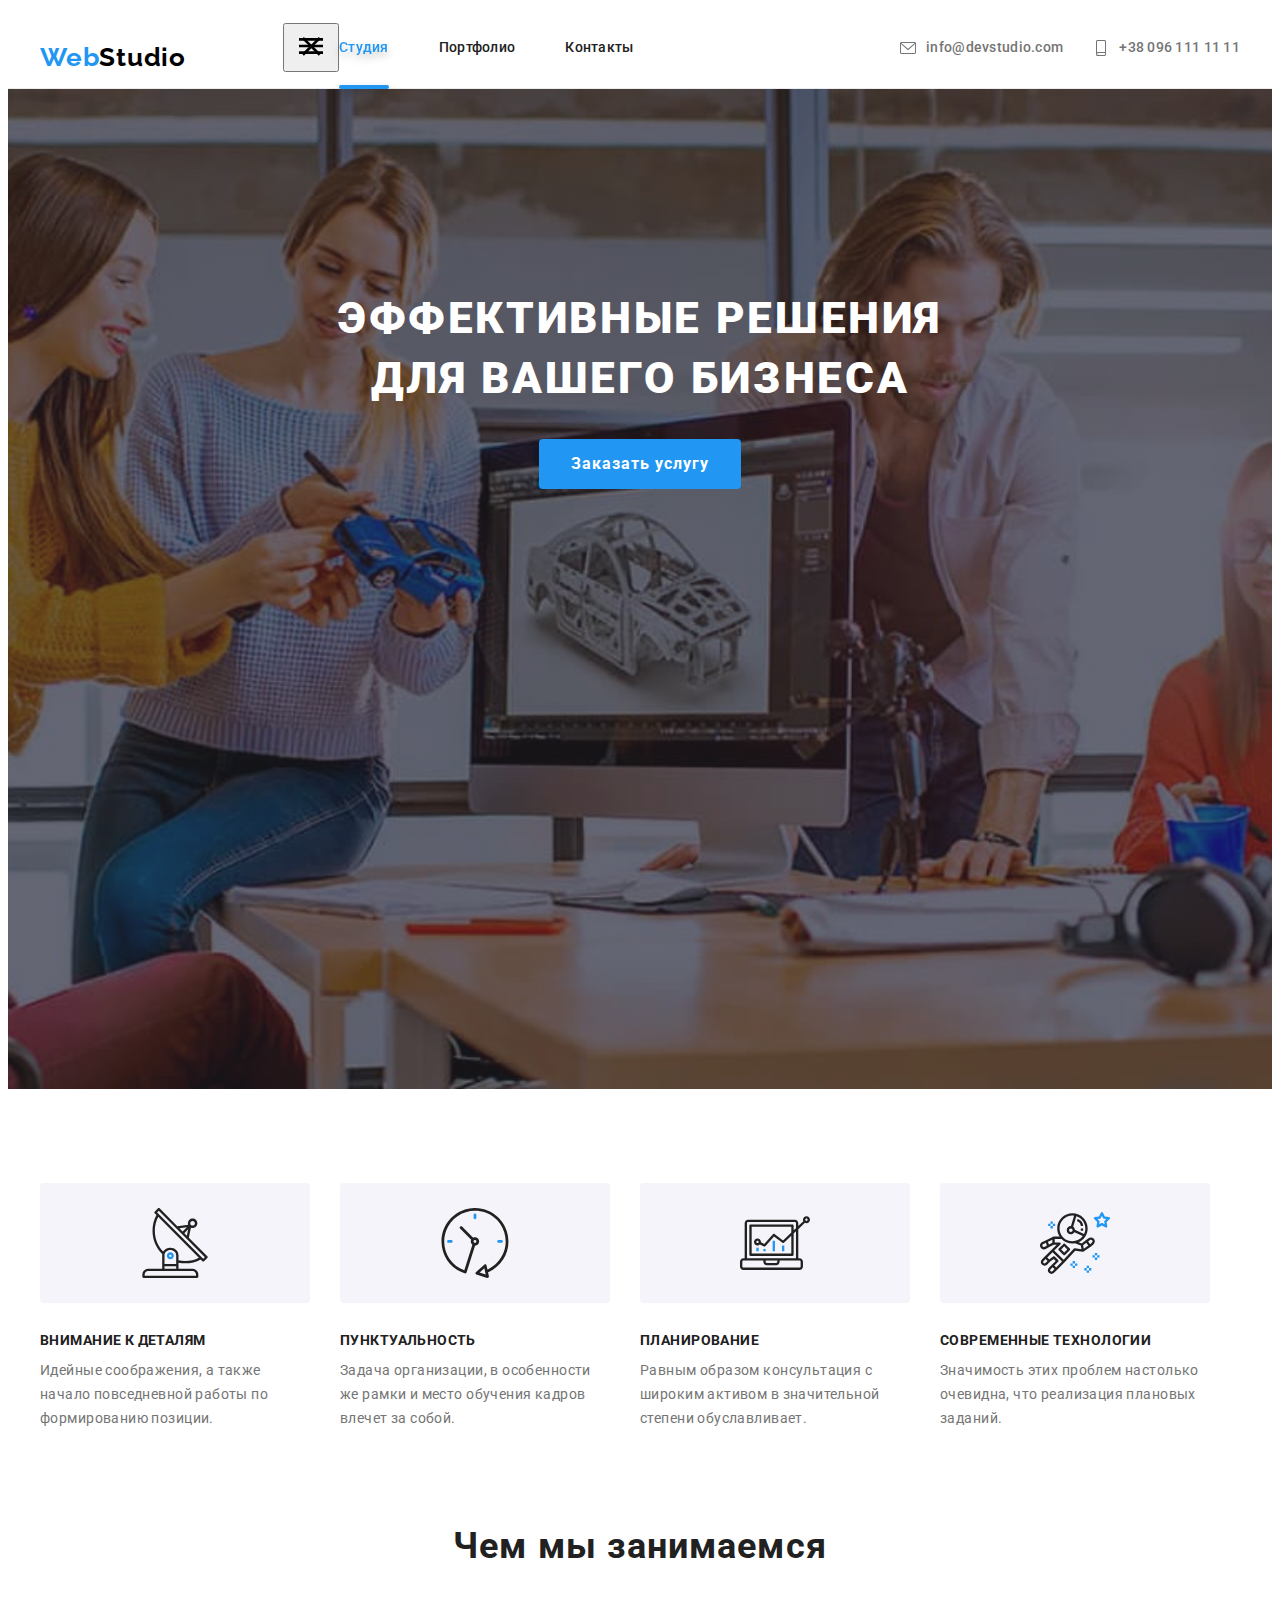
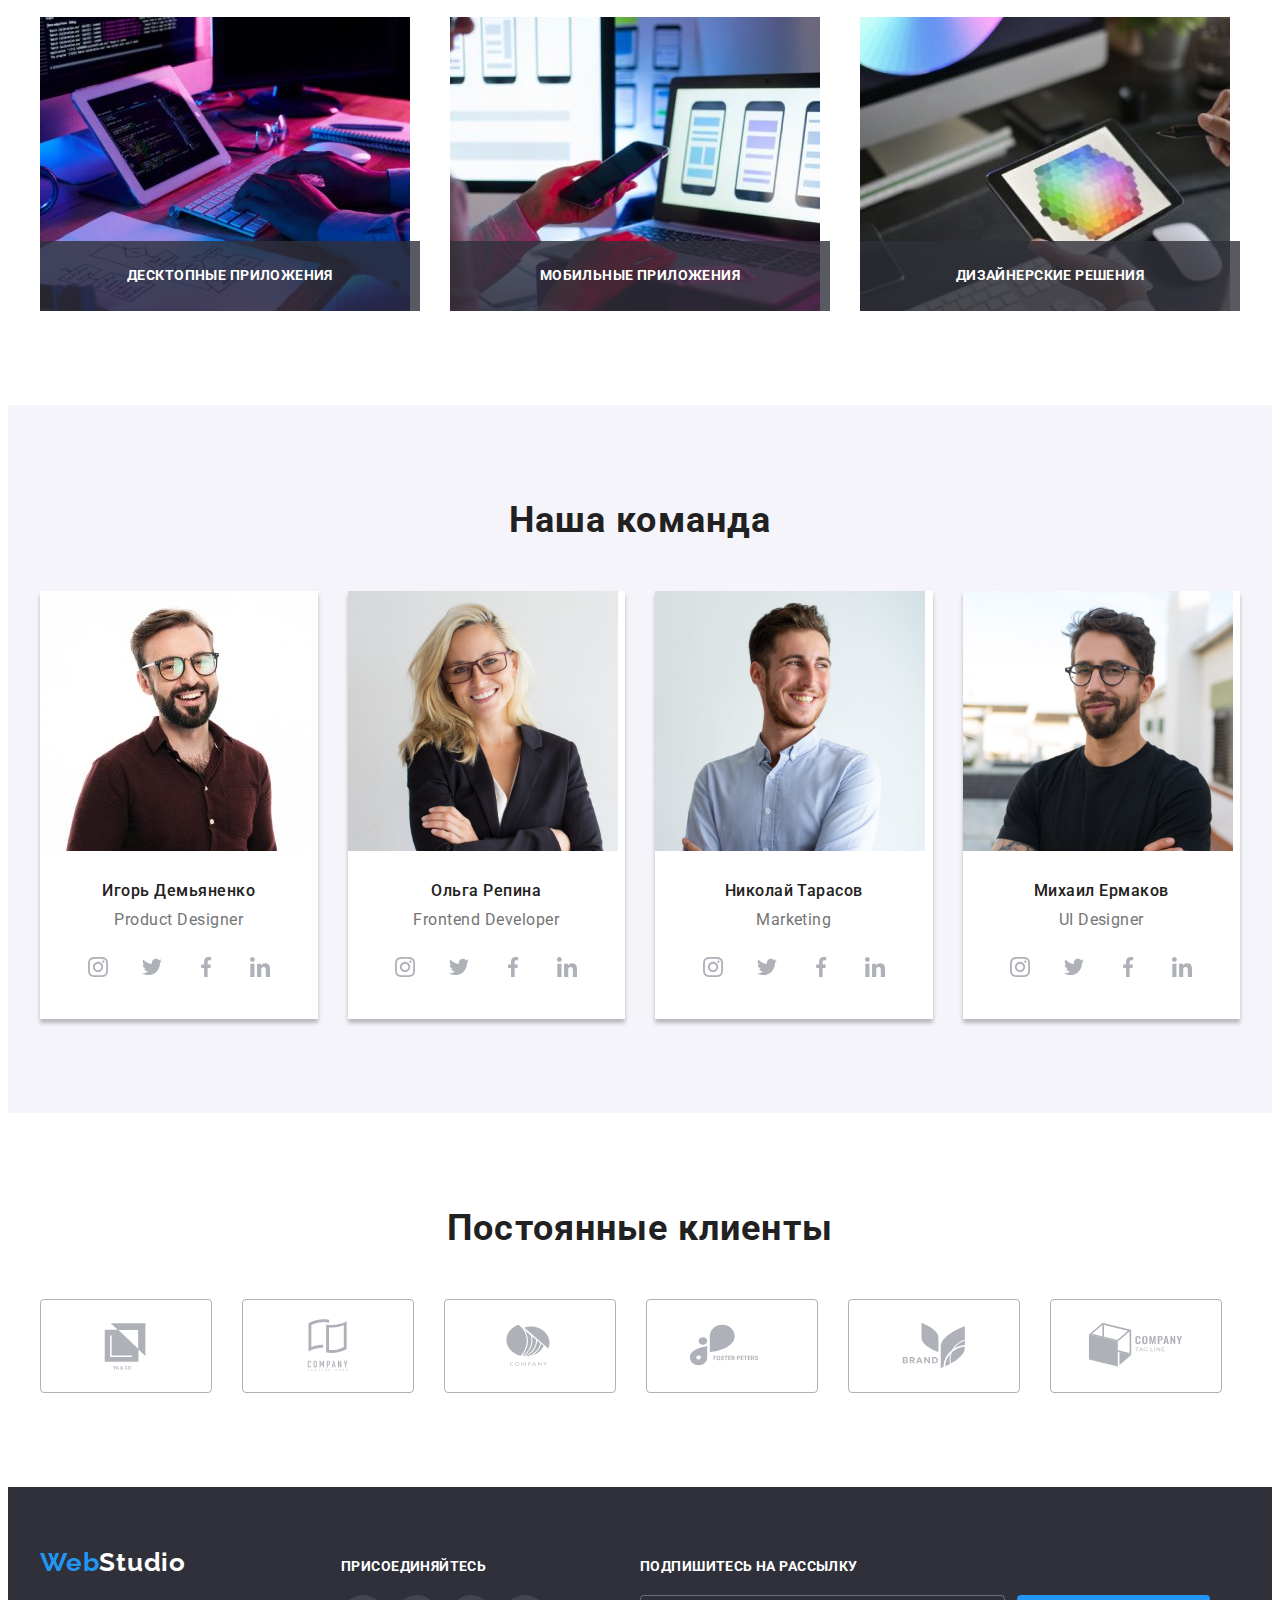
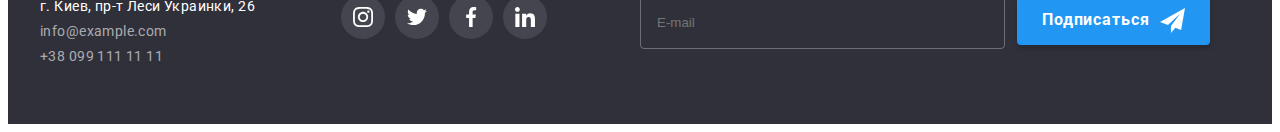
==== index.html @ d012c8f7 "hw8 ver2" ====
<!DOCTYPE html>
<html lang="ru">
  <head>
    <meta charset="UTF-8" />
    <meta name="viewport" content="width=device-width,initial-scale=1.0" />
    <title>WebStudio</title>
    <link rel="preconnect" href="https://fonts.googleapis.com" />
    <link rel="preconnect" href="https://fonts.gstatic.com" crossorigin />
    <link
      href="https://fonts.googleapis.com/css2?family=Raleway:wght@700&family=Roboto:wght@400;500;700;900&display=swap"
      rel="stylesheet"
    />
    <link
      rel="stylesheet"
      href="https://cdnjs.cloudflare.com/ajax/libs/modern-normalize/1.1.0/modern-normalize.min.css"
      integrity="sha512-wpPYUAdjBVSE4KJnH1VR1HeZfpl1ub8YT/NKx4PuQ5NmX2tKuGu6U/JRp5y+Y8XG2tV+wKQpNHVUX03MfMFn9Q=="
      crossorigin="anonymous"
      referrerpolicy="no-referrer"
    />
    <link rel="stylesheet" href="./css/main.min.css" />
  </head>
  <body>
    <!--Шапка-->
    <header class="header">
      <div class="container header__container">
        <div class="logo-mobmenu-block">
          <a class="logo-name__header logo-name" href="./index.html">
            <span class="logo-web">Web</span>Studio</a
          >
          <button
            type="button"
            class="menu"
            aria-expanded="false"
            aria-controls="menu-container"
            data-menu-button
          >
            <svg
              height="40"
              width="40"
              aria-label="Переключатель мобильного меню"
            >
              <use
                class="icon-menu"
                href="./images/icons.svg#icon-menu_40px-1"
              ></use>
              <use
                class="icon-close"
                href="./images/icons.svg#icon-close_40px"
              ></use>
            </svg>
          </button>
        </div>
        <nav class="header__nav">
          <ul class="header__nav list">
            <li class="header-menu__item">
              <a href="./index.html" class="link connect-item__all current"
                >Студия
              </a>
            </li>
            <li class="header-menu__item">
              <a href="./portfolio.html" class="link connect-item__all"
                >Портфолио</a
              >
            </li>
            <li class="header-menu__item">
              <a href="" class="link connect-item__all">Контакты</a>
            </li>
          </ul>
        </nav>
        <ul class="header-contact__link list">
          <li class="connect-item">
            <a href="mailto:info@devstudio.com" class="link connect-item__all"
              ><svg width="16px" height="16px" class="icon-picture">
                <use href="./images/icons.svg#icon-cont_envelope"></use>
              </svg>
              info@devstudio.com</a
            >
          </li>
          <li class="connect-item">
            <a href="tel:+380961111111" class="link connect-item__all">
              <svg width="16px" height="16px" class="icon-picture">
                <use href="./images/icons.svg#icon-cont_smartphone"></use>
              </svg>
              +38 096 111 11 11</a
            >
          </li>
        </ul>
      </div>
    </header>
    <main>
      <!--Герой-->
      <section class="hero">
        <div class="container">
          <h1 class="hero-title">Эффективные решения для вашего бизнеса</h1>
          <button
            data-modal-open
            class="button-hero button primary"
            type="button"
          >
            Заказать услугу
          </button>
        </div>
      </section>
      <!--Преимущества-->
      <section class="section-features">
        <div class="container">
          <h2 class="visually-hidden">Features</h2>
          <ul class="list list-features">
            <li class="features-item">
              <div class="features-icon-background">
                <svg class="features-icon" width="70px" height="70px">
                  <use href="./images/icons.svg#icon-f_antenna"></use>
                </svg>
              </div>
              <h3 class="features-title">Внимание к деталям</h3>
              <p class="features-text">
                Идейные соображения, а также начало повседневной работы по
                формированию позиции.
              </p>
            </li>
            <li class="features-item">
              <div class="features-icon-background">
                <svg class="features-icon" width="70px" height="70px">
                  <use href="./images/icons.svg#icon-f_clock"></use>
                </svg>
              </div>
              <h3 class="features-title">Пунктуальность</h3>
              <p class="features-text">
                Задача организации, в особенности же рамки и место обучения
                кадров влечет за собой.
              </p>
            </li>
            <li class="features-item">
              <div class="features-icon-background">
                <svg class="features-icon" width="70px" height="70px">
                  <use href="./images/icons.svg#icon-f_diagram"></use>
                </svg>
              </div>
              <h3 class="features-title">Планирование</h3>
              <p class="features-text">
                Равным образом консультация с широким активом в значительной
                степени обуславливает.
              </p>
            </li>
            <li class="features-item">
              <div class="features-icon-background">
                <svg class="features-icon" width="70px" height="70px">
                  <use href="./images/icons.svg#icon-f_astronaut"></use>
                </svg>
              </div>
              <h3 class="features-title">Современные технологии</h3>
              <p class="features-text">
                Значимость этих проблем настолько очевидна, что реализация
                плановых заданий.
              </p>
            </li>
          </ul>
        </div>
      </section>
      <!--Чем мы занимаемся-->
      <section class="section section-doing">
        <div class="container">
          <h2 class="section-title">Чем мы занимаемся</h2>
          <ul class="list list-doing">
            <li class="list-doing-item">
              <div class="thumb">
                <img
                  class="image-item"
                  src="./images/doing_01.jpg"
                  alt="box1"
                  width="370"
                />
                <h3 class="text-doing">Десктопные приложения</h3>
              </div>
            </li>
            <li class="list-doing-item">
              <div class="thumb">
                <img
                  class="image-item"
                  src="./images/doing_02.jpg"
                  alt="box2"
                  width="370"
                />
                <h3 class="text-doing">Мобильные приложения</h3>
              </div>
            </li>
            <li class="list-doing-item">
              <div class="thumb">
                <img
                  class="image-item"
                  src="./images/doing_03.jpg"
                  alt="box3"
                  width="370"
                />
                <h3 class="text-doing">Дизайнерские решения</h3>
              </div>
            </li>
          </ul>
        </div>
      </section>
      <!--Команда-->
      <section class="section section-team">
        <div class="container container-team">
          <h2 class="section-title">Наша команда</h2>
          <ul class="list list-team">
            <li class="team-icon">
              <img
                class="image-item"
                src="./images/team_01.jpg"
                alt="Фото Игорь Демьяненко"
                width="270"
              />
              <div class="team-item-descrip">
                <h3 class="team-title">Игорь Демьяненко</h3>
                <p class="team-list-text" lang="en">Product Designer</p>
                <ul class="team-social list social-list">
                  <li class="social-item">
                    <a href="" class="social-link">
                      <svg class="social-icon" width="20" height="20">
                        <use href="./images/icons.svg#icon-s_instagram"></use>
                      </svg>
                    </a>
                  </li>
                  <li class="social-item">
                    <a href="" class="social-link">
                      <svg class="social-icon" width="20" height="20">
                        <use href="./images/icons.svg#icon-s_twitter"></use>
                      </svg>
                    </a>
                  </li>
                  <li class="social-item">
                    <a href="" class="social-link">
                      <svg class="social-icon" width="20" height="20">
                        <use href="./images/icons.svg#icon-s_facebook"></use>
                      </svg>
                    </a>
                  </li>
                  <li class="social-item">
                    <a href="" class="social-link">
                      <svg class="social-icon" width="20" height="20">
                        <use href="./images/icons.svg#icon-s_linkedin"></use>
                      </svg>
                    </a>
                  </li>
                </ul>
              </div>
            </li>
            <li class="team-icon">
              <img
                class="image-item"
                src="./images/team_02.jpg"
                alt="Фото Ольга Репина"
                width="270"
              />
              <div class="team-item-descrip">
                <h3 class="team-title">Ольга Репина</h3>
                <p class="team-list-text" lang="en">Frontend Developer</p>
                <ul class="team-social list social-list">
                  <li class="social-item">
                    <a href="" class="social-link">
                      <svg class="social-icon" width="20" height="20">
                        <use href="./images/icons.svg#icon-s_instagram"></use>
                      </svg>
                    </a>
                  </li>
                  <li class="social-item">
                    <a href="" class="social-link">
                      <svg class="social-icon" width="20" height="20">
                        <use href="./images/icons.svg#icon-s_twitter"></use>
                      </svg>
                    </a>
                  </li>
                  <li class="social-item">
                    <a href="" class="social-link">
                      <svg class="social-icon" width="20" height="20">
                        <use href="./images/icons.svg#icon-s_facebook"></use>
                      </svg>
                    </a>
                  </li>
                  <li class="social-item">
                    <a href="" class="social-link">
                      <svg class="social-icon" width="20" height="20">
                        <use href="./images/icons.svg#icon-s_linkedin"></use>
                      </svg>
                    </a>
                  </li>
                </ul>
              </div>
            </li>
            <li class="team-icon">
              <img
                class="image-item"
                src="./images/team_03.jpg"
                alt="Фото Николай Тарасов"
                width="270"
              />
              <div class="team-item-descrip">
                <h3 class="team-title">Николай Тарасов</h3>
                <p class="team-list-text" lang="en">Marketing</p>
                <ul class="team-social list social-list">
                  <li class="social-item">
                    <a href="" class="social-link">
                      <svg class="social-icon" width="20" height="20">
                        <use href="./images/icons.svg#icon-s_instagram"></use>
                      </svg>
                    </a>
                  </li>
                  <li class="social-item">
                    <a href="" class="social-link">
                      <svg class="social-icon" width="20" height="20">
                        <use href="./images/icons.svg#icon-s_twitter"></use>
                      </svg>
                    </a>
                  </li>
                  <li class="social-item">
                    <a href="" class="social-link">
                      <svg class="social-icon" width="20" height="20">
                        <use href="./images/icons.svg#icon-s_facebook"></use>
                      </svg>
                    </a>
                  </li>
                  <li class="social-item">
                    <a href="" class="social-link">
                      <svg class="social-icon" width="20" height="20">
                        <use href="./images/icons.svg#icon-s_linkedin"></use>
                      </svg>
                    </a>
                  </li>
                </ul>
              </div>
            </li>
            <li class="team-icon">
              <img
                class="image-item"
                src="./images/team_04.jpg"
                alt="Фото Михаил Ермаков"
                width="270"
              />
              <div class="team-item-descrip">
                <h3 class="team-title">Михаил Ермаков</h3>
                <p class="team-list-text" lang="en">UI Designer</p>
                <ul class="team-social list social-list">
                  <li class="social-item">
                    <a href="" class="social-link">
                      <svg class="social-icon" width="20" height="20">
                        <use href="./images/icons.svg#icon-s_instagram"></use>
                      </svg>
                    </a>
                  </li>
                  <li class="social-item">
                    <a href="" class="social-link">
                      <svg class="social-icon" width="20" height="20">
                        <use href="./images/icons.svg#icon-s_twitter"></use>
                      </svg>
                    </a>
                  </li>
                  <li class="social-item">
                    <a href="" class="social-link">
                      <svg class="social-icon" width="20" height="20">
                        <use href="./images/icons.svg#icon-s_facebook"></use>
                      </svg>
                    </a>
                  </li>
                  <li class="social-item">
                    <a href="" class="social-link">
                      <svg class="social-icon" width="20" height="20">
                        <use href="./images/icons.svg#icon-s_linkedin"></use>
                      </svg>
                    </a>
                  </li>
                </ul>
              </div>
            </li>
          </ul>
        </div>
      </section>
    </main>
    <!-- Наши клиенты -->
    <section class="section section-clients">
      <div class="container">
        <h2 class="section-title">Постоянные клиенты</h2>
        <ul class="list list-clients">
          <li class="clients-icon-background">
            <a href="" class="item-box">
              <svg class="clients-icon" width="106px" height="60px">
                <use href="./images/icons.svg#icon-comp_group_01"></use>
              </svg>
            </a>
          </li>
          <li class="clients-icon-background">
            <a href="" class="item-box">
              <svg class="clients-icon" width="106px" height="60px">
                <use href="./images/icons.svg#icon-comp_group_02"></use>
              </svg>
            </a>
          </li>
          <li class="clients-icon-background">
            <a href="" class="item-box">
              <svg class="clients-icon" width="106px" height="60px">
                <use href="./images/icons.svg#icon-comp_group_03"></use>
              </svg>
            </a>
          </li>
          <li class="clients-icon-background">
            <a href="" class="item-box">
              <svg class="clients-icon" width="106px" height="60px">
                <use href="./images/icons.svg#icon-comp_group_04"></use>
              </svg>
            </a>
          </li>
          <li class="clients-icon-background">
            <a href="" class="item-box">
              <svg class="clients-icon" width="106px" height="60px">
                <use href="./images/icons.svg#icon-comp_group_05"></use>
              </svg>
            </a>
          </li>
          <li class="clients-icon-background">
            <a href="" class="item-box">
              <svg class="clients-icon" width="106px" height="60px">
                <use href="./images/icons.svg#icon-comp_group_06"></use>
              </svg>
            </a>
          </li>
        </ul>
      </div>
    </section>
    <!--Футер-->
    <footer class="footer">
      <div class="container container-bottom">
        <div class="bottom-left">
          <a class="logo-name__footer link logo-name" href="./index.html">
            <span class="logo-web">Web</span>Studio</a
          >
          <address class="footer-adress">
            <ul class="footer-list">
              <li class="item-contacts">г. Киев, пр-т Леси Украинки, 26</li>
              <li class="item-contacts">
                <a href="mailto:info@example.com" class="footer-link"
                  >info@example.com</a
                >
              </li>
              <li class="item-contacts">
                <a href="tel:+380991111111" class="footer-link"
                  >+38 099 111 11 11</a
                >
              </li>
            </ul>
          </address>
        </div>
        <div class="links">
          <p class="bottom-title">Присоединяйтесь</p>
          <ul class="bottom-icon-list">
            <li class="bottom-icon-list-item list">
              <a class="icon-link link" href="">
                <svg class="item-bottom icon" width="20px" height="20px">
                  <use href="./images/icons.svg#icon-s_instagram"></use>
                </svg>
              </a>
            </li>
            <li class="bottom-icon-list-item list">
              <a class="icon-link link" href="">
                <svg class="item-bottom icon" width="20px" height="20px">
                  <use href="./images/icons.svg#icon-s_twitter"></use>
                </svg>
              </a>
            </li>
            <li class="bottom-icon-list-item list">
              <a class="icon-link link" href="">
                <svg class="item-bottom icon" width="20px" height="20px">
                  <use href="./images/icons.svg#icon-s_facebook"></use>
                </svg>
              </a>
            </li>
            <li class="bottom-icon-list-item list">
              <a class="icon-link link" href="">
                <svg class="item-bottom icon" width="20px" height="20px">
                  <use href="./images/icons.svg#icon-s_linkedin"></use>
                </svg>
              </a>
            </li>
          </ul>
        </div>
        <div class="form-footer">
          <p class="bottom-title">Подпишитесь на рассылку</p>
          <form class="form-subscribe" action="#">
            <input
              type="email"
              class="input-subscribe"
              name="mail"
              placeholder="E-mail"
              required
            />
            <button type="submit" class="btn-subscribe">
              <span class="btn-name">Подписаться</span>
              <svg class="btn-subscribe-icon" width="25px" height="25px">
                <use
                  class="btn-svg-icon"
                  href="./images/icons.svg#icon-send"
                ></use>
              </svg>
            </button>
          </form>
        </div>
      </div>
    </footer>
    <!-- модальное окно -->
    <div class="backdrop is-hidden" data-modal>
      <div class="modal">
        <p class="text-modal-form">Оставьте свои данные, мы вам перезвоним</p>
        <form action="#" class="form-modal">
          <label class="label-modal" for="text">Имя</label>
          <span class="input-modal">
            <input
              class="input-form"
              type="text"
              id="text"
              name="user-name"
              placeholder=" "
              required
              minlength="2"
            />
            <svg class="svg-modal">
              <use href="./images/icons.svg#icon-person-black"></use>
            </svg>
          </span>
          <label class="label-modal" for="tel">Телефон</label>
          <span class="input-modal">
            <input
              class="input-form"
              type="tel"
              id="tel"
              name="user-tel"
              placeholder=" "
              required
            />
            <svg class="svg-modal">
              <use href="./images/icons.svg#icon-phone-black"></use>
            </svg>
          </span>
          <label class="label-modal" for="email">Почта</label>
          <span class="input-modal">
            <input
              class="input-form"
              type="email"
              id="email"
              name="user-mail"
              placeholder=" "
              required
            />
            <svg class="svg-modal">
              <use href="./images/icons.svg#icon-email-black"></use>
            </svg>
          </span>
          <label class="label-modal" for="textarea">Комментарий</label>
          <textarea
            class="textarea-form"
            name="textarea"
            id="textarea"
            maxlength="660"
            placeholder="Введите текст"
          ></textarea>
          <span class="policy">
            <input
              class="input-policy visually-hidden"
              type="checkbox"
              name="police"
              value="police"
              id="checkbox"
              required
            />
            <label class="label-policy" for="checkbox"
              >Соглашаюсь с рассылкой и принимаю
              <a class="link-conditions" href="">Условия договора</a>
            </label>
          </span>
          <button type="submit" class="btn-form-link">Отправить</button>
        </form>
        <button type="button" class="btn-close" data-modal-close>
          <svg class="close-icon" width="18px" height="18px">
            <use href="./images/icons.svg#icon-close-black"></use>
          </svg>
        </button>
      </div>
    </div>
    <script src="./js/modal.js"></script>
    <script src="./js/mobile-menu.js"></script>
  </body>
</html>
---- css/main.min.css ----
:root{--primary-text-color: #757575;--title-text-color: #212121;--accent-color: #2196f3;--primary-white-color: #ffffff;--primary-black-color: #000000;--footer-bcg-color: #2f303a;--footer-adr-color: rgba(255, 255, 255, 0.6);--secondary-bcg-color: #f5f4fa;--time-func: cubic-bezier(0.4, 0, 0.2, 1);--maine-font: 'Roboto', sans-serif;--secondary-font: 'Raleway', sans-serif}.visually-hidden{position:absolute;white-space:nowrap;width:1px;height:1px;overflow:hidden;border:0;padding:0;clip:rect(0 0 0 0);clip-path:inset(50%);margin:-1px}body{background-color:var(--primary-white-color);color:var(--primary-text-color);font-family:var(--maine-font)}p,h1,h2,h3,h4,h5,h6{margin:0}ul{margin:0;padding:0}.container{width:1200px;padding-left:15px;padding-right:15px;margin:0 auto}.list{list-style:none}.link{text-decoration:none}.section-title{color:var(--title-text-color);font-weight:700;font-size:36px;line-height:1.17;text-align:center;letter-spacing:0.03em;margin-bottom:50px}.social-list{display:flex;justify-content:center}.social-item{width:44px;height:44px;margin-right:10px}.social-item:last-child{margin-right:0}.social-link{width:100%;height:100%;border-radius:50%;display:flex;align-items:center;justify-content:center;transition:color 250ms var(--time-func),background-color 250ms var(--time-func)}.social-link:hover,.social-link:focus{background:var(--accent-color)}.social-icon{fill:#afb1b8}.social-link:hover .social-icon,.social-link:focus .social-icon{fill:var(--primary-white-color)}footer{background-color:var(--footer-bcg-color)}.footer{padding-top:60px;padding-bottom:60px}.container-bottom{display:flex;align-items:baseline}.item-contacts:not(:last-child){margin-bottom:9px}.item-contacts{transition:color 250ms var(--time-func)}.bottom-left{width:231px;margin-right:70px}.footer-list{list-style:none;color:var(--primary-white-color)}.footer-list .footer-link{color:var(--footer-adr-color);text-decoration:none;transition:color 250ms var(--time-func)}.footer-list :hover,.footer-list :focus{color:var(--accent-color)}.footer-adress{font-style:inherit;font-size:14px;letter-spacing:0.03em}.bottom-title{margin-top:0;margin-bottom:20px;font-weight:700;font-size:14px;line-height:1.14;letter-spacing:0.03em;text-transform:uppercase;color:var(--primary-white-color)}.bottom-icon-list{display:flex}.item-bottom{fill:var(--primary-white-color)}.bottom-icon-list-item{width:44px;height:44px}.bottom-icon-list-item .link:hover,.bottom-icon-list-item .link:focus{background-color:var(--accent-color)}.bottom-icon-list-item .link{fill:currentColor}.bottom-icon-list-item:not(:last-child){margin-right:10px}.icon-link{width:100%;height:100%;background-color:rgba(255,255,255,0.1);border-radius:50%;display:flex;align-items:center;justify-content:center;transition:color 250ms var(--time-func),background-color 250ms var(--time-func)}.form-footer{width:570px;height:86px;margin-left:93px}.form-subscribe{display:flex}.input-subscribe{padding-left:16px;position:relative;width:358px;height:50px;background-color:transparent;border:1px solid rgba(255,255,255,0.3);border-radius:4px;color:rgba(255,255,255,0.6)}.btn-subscribe{display:flex;align-items:center;justify-content:center;width:200px;height:50px;border:none;border-radius:4px;background-color:var(--accent-color);cursor:pointer;color:var(--primary-white-color);margin-left:12px;box-shadow:0px 4px 4px 0px #00000026}.btn-name{font-family:var(--maine-font);font-style:normal;font-weight:700;font-size:16px;line-height:1.87;letter-spacing:0.06em;margin-right:10px}.btn-svg-icon{fill:var(--primary-white-color)}.modal{position:absolute;padding:40px;top:50%;left:50%;transform:translate(-50%, -50%);transition:transform 250ms var(--time-func);width:528px;height:581px;background:var(--primary-white-color);box-shadow:0px 1px 3px rgba(0,0,0,0.12),0px 1px 1px rgba(0,0,0,0.14),0px 2px 1px rgba(0,0,0,0.2);border-radius:4px}.text-modal-form{font-family:var(--maine-font);font-style:normal;font-weight:700;font-size:20px;line-height:1.15;text-align:center;letter-spacing:0.03em;color:var(--title-text-color)}.form-modal{margin-top:12px;display:flex;flex-direction:column}.label-modal{margin-bottom:4px;font-family:var(--maine-font);font-style:normal;font-weight:normal;font-size:12px;line-height:1.166;letter-spacing:0.01em;color:var(--primary-text-color)}.input-modal{display:inline-grid;position:relative;margin-bottom:10px}.input-form{height:40px;padding-left:42px}.svg-modal{position:absolute;margin-left:12px;top:50%;transform:translateY(-50%);height:18px;width:18px;transition:fill 250ms var(--time-func)}.textarea-form{padding:12px 16px;height:120px;width:100%;font-family:var(--maine-font);margin-bottom:20px;font-style:normal;font-weight:normal;font-size:12px;line-height:1.166;letter-spacing:0.01em}.link-conditions{color:var(--accent-color)}.policy{margin-bottom:30px;text-align:center}.label-policy{font-family:var(--maine-font);font-style:normal;font-weight:normal;font-size:14px;line-height:1.71;letter-spacing:0.03em;color:var(--primary-text-color)}.label-policy::before{display:inline-block;content:'';vertical-align:middle;margin-right:8px;border:1px solid var(--primary-text-color);border-radius:4px;height:16px;width:15px;transition:background-color 250ms linear var(--time-func) transrorm 250ms linear var(--time-func)}.input-policy:focus+.label-policy::before{border:2px solid var(--accent-color)}.input-policy:checked+.label-policy::before{border:1px solid var(--accent-color);background-color:var(--accent-color);background-image:url(../images/icon_check.svg);background-size:cover;background-position:center;background-repeat:no-repeat}.input-form:placeholder-shown{border:1px solid rgba(33,33,33,0.2);border-radius:4px;transition:border-color 250ms var(--time-func)}.input-form:placeholder-shown:focus,.textarea-form:placeholder-shown:focus{outline:none;border:1px solid var(--accent-color);border-radius:4px}.textarea-form:placeholder-shown{border:1px solid rgba(33,33,33,0.2);border-radius:4px;resize:none;transition:border-color 250ms var(--time-func)}.input-form:focus+.svg-modal{fill:var(--accent-color)}.btn-form-link{color:var(--primary-white-color);border:none;padding:0;width:200px;height:50px;background:#188ce8;box-shadow:0px 4px 4px rgba(0,0,0,0.15);border-radius:4px;font-family:var(--maine-font);font-style:normal;font-weight:700;font-size:16px;line-height:1.88;letter-spacing:0.06em;cursor:pointer;display:block;margin:0 auto;transition:color 250ms var(--time-func),background-color 250ms var(--time-func),box-shadow 250ms var(--time-func)}.btn-close{position:absolute;top:8px;right:8px;display:flex;justify-content:center;align-items:center;padding:0;width:30px;height:30px;border-radius:50%;cursor:pointer;color:var(--title-text-color);background:var(--primary-white-color);border:1px solid rgba(0,0,0,0.1)}.btn-close:hover,.btn-close:focus>.close-icon{fill:var(--accent-color);transition:color 250ms linear var(--time-func) transrorm 250ms linear var(--time-func)}.backdrop{position:fixed;width:100vw;height:100vh;left:0;top:0;background-color:rgba(0,0,0,0.2);opacity:1;transition:opacity 250ms var(--time-func);z-index:2}.backdrop.is-hidden{opacity:0;pointer-events:none}.backdrop.is-hidden .modal{transform:translate(-50%, -50%) scale(1.1)}.header{border-bottom:1px solid #ececec}.header__nav{display:flex;align-items:center}.header__container{display:flex;align-items:center}.header-menu__item:not(:last-child){margin-right:50px}.header__nav{display:flex}.header__nav .link{color:var(--title-text-color);font-weight:500;font-size:14px;line-height:1.14;letter-spacing:0.02em;transition:color 250ms var(--time-func)}.header__nav .link:hover,.header__nav .link:focus{color:var(--accent-color)}.header__nav .link.current{color:var(--accent-color);transition:filter 250ms var(--time-func);filter:drop-shadow(0px 4px 4px rgba(0,0,0,0.25))}.current.link::after{position:absolute;content:'';width:100%;height:4px;bottom:-1px;left:0;background:var(--accent-color);border-radius:2px}.header-contact__link{list-style:none;display:flex;margin-left:auto}.header-contact__link .link{color:var(--title-text-color);font-weight:500;font-size:14px;line-height:1.14;letter-spacing:0.02em;color:var(--primary-text-color);transition:color 250ms var(--time-func)}.header-contact__link .link:hover,.header-contact__link .link:focus{color:var(--accent-color)}.connect-item:not(:last-child){margin-right:30px}.connect-item__all{display:block;align-items:center;padding-top:32px;padding-bottom:32px;display:flex;fill:currentColor}.icon-picture{margin-right:10px}.logo-name__header{text-decoration:none;color:var(--primary-black-color);margin-right:93px;padding-top:24px;padding-bottom:25px}.logo-name__footer{color:var(--primary-white-color);display:inline-block;margin-bottom:20px}.logo-name{font-family:var(--secondary-font);font-weight:700;font-size:26px;line-height:1.19;letter-spacing:0.03em;transition:color 250ms var(--time-func)}.logo-name:hover{color:var(--accent-color)}.logo-web{color:var(--accent-color)}.button-hero{display:block;margin:0 auto;padding:10px 32px}.button{cursor:pointer;border:none;border-radius:4px;color:var(--title-text-color);background-color:var(--secondary-bcg-color);font-family:inherit;font-weight:700;font-size:16px;line-height:1.87;letter-spacing:0.06em}.button:hover,.button:focus{background-color:var(--primary-white-color);color:var(--accent-color)}button.primary{background-color:var(--accent-color);color:var(--primary-white-color);transition:color 250ms var(--time-func),background-color 250ms var(--time-func)}button.secondery{background-color:var(--primary-white-color);color:var(--accent-color);transition:color 250ms var(--time-func),background-color 250ms var(--time-func)}.button-filtr{font-weight:500;font-size:16px;line-height:1.62;text-align:center;letter-spacing:0.03em;transition:color 250ms var(--time-func),background-color 250ms var(--time-func),box-shadow 250ms var(--time-func)}.button-filtr:hover,.button-filtr:focus{background-color:var(--accent-color);color:var(--primary-white-color);box-shadow:0px 4px 4px 0px #00000040}.button-filtr.active{background-color:var(--accent-color);color:var(--primary-white-color);box-shadow:0px 4px 4px 0px #00000040}.hero{background:var(--footer-bcg-color);padding-top:200px;padding-bottom:200px;max-width:1600px;height:600px;margin-left:auto;margin-right:auto;background-image:linear-gradient(rgba(47,48,58,0.4), rgba(47,48,58,0.4)),url(../images/hero.jpg);background-position:center;background-repeat:no-repeat;background-size:cover}.hero-title{color:var(--primary-white-color);font-weight:900;font-size:44px;line-height:1.36;text-align:center;letter-spacing:0.06em;text-transform:uppercase;width:696px;margin:0 auto;margin-bottom:30px}.list-team{display:flex;flex-wrap:wrap;margin-left:-30px;margin-bottom:-30px}.team-icon{background-color:var(--primary-white-color);width:calc(100% / 4 - 30px);margin-left:30px;margin-bottom:30px;box-shadow:0px 4px 4px 0px #00000040}.section-team{background-color:var(--secondary-bcg-color);padding-top:94px;padding-bottom:94px}.section-team .team-title{color:var(--title-text-color);font-weight:500;font-size:16px;line-height:1.19;text-align:center;letter-spacing:0.03em;margin-bottom:10px}.team-list-text{font-size:16px;line-height:1.19;text-align:center;letter-spacing:0.03em;margin-bottom:16px}.team-item-descrip{padding-top:30px;padding-bottom:30px}.section-clients{background-color:var(--primary-white-color);padding-top:94px;padding-bottom:94px}.clients-icon{fill:currentColor;transition:fill 250ms var(--time-func)}.list-clients{display:flex}.clients-icon-background{margin-right:30px}.clients-icon-background:last-child{margin-right:0pc}.item-box{color:#afb1b8;display:flex;height:92px;width:170px;border:1px solid #afb1b8;border-radius:4px;align-items:center;justify-content:center;transition:border-color 250ms var(--time-func)}.item-box:hover,.item-box:focus{border-color:var(--accent-color)}.item-box:focus .clients-icon,.item-box:hover .clients-icon{fill:var(--accent-color)}.thumb{position:relative}.text-doing{position:absolute;display:flex;justify-content:center;height:70px;width:100%;bottom:0;left:0;margin:auto;align-items:center;font-style:normal;font-weight:700;font-size:14px;line-height:1.14;text-align:center;letter-spacing:0.03em;text-transform:uppercase;background:rgba(47,48,58,0.8);color:var(--primary-white-color)}.section-doing{padding-bottom:94px}.list-doing{display:flex;flex-wrap:wrap;margin-left:-30px;margin-bottom:-30px}.list-doing-item{width:calc(100% / 3 - 30px);margin-left:30px;margin-bottom:30px}.section-features .features-title{color:var(--title-text-color);font-weight:700;font-size:14px;line-height:1.14;letter-spacing:0.03em;text-transform:uppercase;margin-bottom:10px}.features-text{font-size:14px;line-height:1.71;letter-spacing:0.03em}.section-features{padding-top:94px;padding-bottom:94px}.list-features{display:flex}.features-item{width:270px}.features-item:not(:last-child){margin-right:30px}.features-icon-background{display:flex;align-items:center;justify-content:center;height:120px;width:270px;margin-bottom:30px;background-color:var(--secondary-bcg-color);border-radius:4px}.portfolio-list .title{color:var(--title-text-color);font-weight:700;font-size:18px;line-height:2;letter-spacing:0.06em;margin-bottom:4px}.portfolio-list-text{font-size:16px;line-height:1.87;letter-spacing:0.03em}.menu-partfolio{display:flex;justify-content:center;margin-bottom:50px}.item-filtr:not(:last-child){margin-right:8px}.section-portfolio{padding-top:94px;padding-bottom:94px}.portfolio-item-descrip{padding-top:20px;padding-bottom:20px;padding-left:24px;padding-right:24px;border-bottom:1px solid #eeeeee;border-left:1px solid #eeeeee;border-right:1px solid #eeeeee}.portfolio-list{display:flex;flex-wrap:wrap;margin-left:-30px;margin-bottom:-30px}.item-portfolio{width:calc(100% / 3 - 30px);margin-left:30px;margin-bottom:30px}.item-portfolio:hover .overlay-box{transform:translateY(0%)}.portfolio-project-item:focus .overlay-box{transform:translateY(0%)}.portfolio-project-item{display:inline-block;transition:box-shadow 1000ms var(--time-func)}.portfolio-project-item:focus,.portfolio-project-item:hover{box-shadow:0px 4px 4px 0px #00000040}.image-portfolio{position:relative;overflow:hidden}.overlay-box{position:absolute;top:0;left:0;width:100%;height:100%;background:rgba(33,150,243,0.9);transform:translateY(101%);transition:transform 250ms var(--time-func)}.overlay-box-text{padding:63px 24px 63px 24px;margin:0;color:var(--primary-white-color);font-weight:400;font-size:18px;line-height:1.56}.image-item{display:block;max-width:100%;height:auto}.button-filtr{padding:6px 22px}
/*# sourceMappingURL=main.min.css.map */
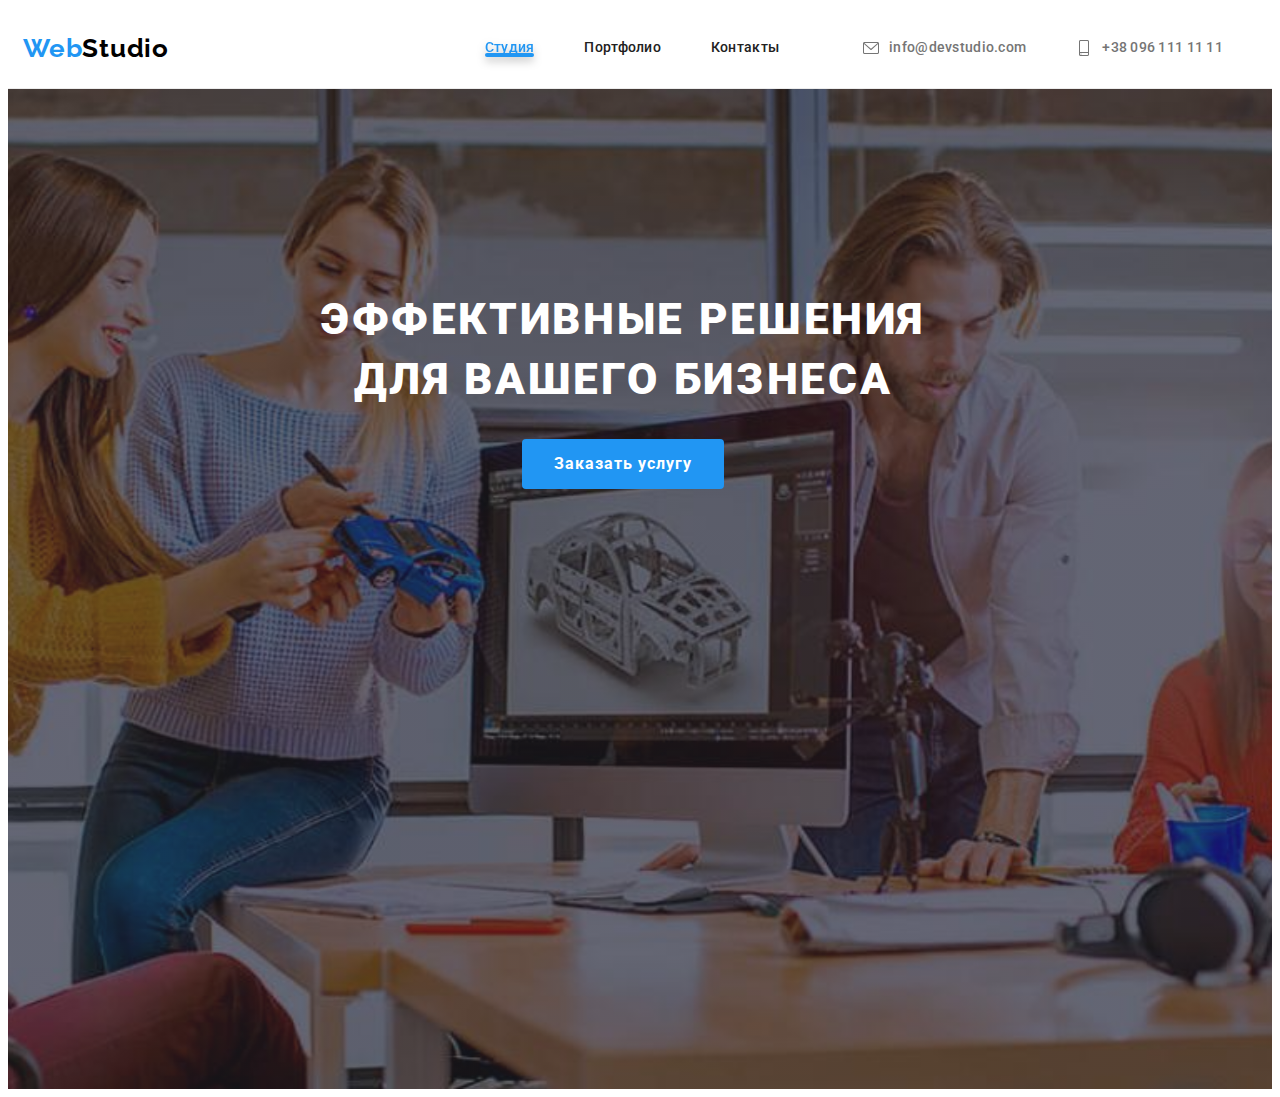
==== commit 1a3e2e75: "херо+модалка" ====
--- a/index.html
+++ b/index.html
@@ -50,48 +50,60 @@
             </svg>
           </button>
         </div>
-        <nav class="header__nav">
-          <ul class="header__nav list">
-            <li class="header-menu__item">
-              <a href="./index.html" class="link connect-item__all current"
-                >Студия
-              </a>
-            </li>
-            <li class="header-menu__item">
-              <a href="./portfolio.html" class="link connect-item__all"
-                >Портфолио</a
+        <div class="navigation-menu" data-menu>
+          <nav class="header-nav__cont">
+            <ul class="header__nav list">
+              <li class="header-menu__item">
+                <a href="./index.html" class="link connect-item__all current"
+                  >Студия
+                </a>
+              </li>
+              <li class="header-menu__item">
+                <a href="./portfolio.html" class="link connect-item__all"
+                  >Портфолио</a
+                >
+              </li>
+              <li class="header-menu__item">
+                <a href="" class="link connect-item__all">Контакты</a>
+              </li>
+            </ul>
+          </nav>
+          <ul class="header-contact__link list">
+            <li class="connect-item">
+              <a href="mailto:info@devstudio.com" class="link connect-item__all"
+                ><svg width="16px" height="16px" class="icon-picture">
+                  <use href="./images/icons.svg#icon-cont_envelope"></use>
+                </svg>
+                info@devstudio.com</a
               >
             </li>
-            <li class="header-menu__item">
-              <a href="" class="link connect-item__all">Контакты</a>
+            <li class="connect-item ">
+              <a href="tel:+380961111111" class="connect-item-phone link connect-item__all ">
+                <svg width="16px" height="16px" class="icon-picture">
+                  <use href="./images/icons.svg#icon-cont_smartphone"></use>
+                </svg>
+                +38 096 111 11 11</a
+              >
             </li>
           </ul>
-        </nav>
-        <ul class="header-contact__link list">
-          <li class="connect-item">
-            <a href="mailto:info@devstudio.com" class="link connect-item__all"
-              ><svg width="16px" height="16px" class="icon-picture">
-                <use href="./images/icons.svg#icon-cont_envelope"></use>
-              </svg>
-              info@devstudio.com</a
-            >
-          </li>
-          <li class="connect-item">
-            <a href="tel:+380961111111" class="link connect-item__all">
-              <svg width="16px" height="16px" class="icon-picture">
-                <use href="./images/icons.svg#icon-cont_smartphone"></use>
-              </svg>
-              +38 096 111 11 11</a
-            >
-          </li>
-        </ul>
+          <ul class="social-mobile-list list">
+            <li class="social-mobile-item"><a class="social-mobile-link link"
+          href="" >Instagram</a></li>
+            <li class="social-mobile-item"><a class="social-mobile-link link"
+          href="" >Twiter</a></li>
+            <li class="social-mobile-item"><a class="social-mobile-link link"
+          href="" >Facebook</a></li>
+            <li class="social-mobile-item"><a class="social-mobile-link link"
+          href="" >LinkedIn</a></li>
+          </ul>
+        </div>
       </div>
     </header>
     <main>
-      <!--Герой-->
-      <section class="hero">
+      <!-- Герой -->
+       <section class="hero"> 
         <div class="container">
-          <h1 class="hero-title">Эффективные решения для вашего бизнеса</h1>
+          <h1 class="hero-title">Эффективные решения <br/> для вашего бизнеса</h1>
           <button
             data-modal-open
             class="button-hero button primary"
@@ -99,10 +111,10 @@
           >
             Заказать услугу
           </button>
-        </div>
-      </section>
+        </div> 
+       </section>
       <!--Преимущества-->
-      <section class="section-features">
+      <!-- <section class="section-features">
         <div class="container">
           <h2 class="visually-hidden">Features</h2>
           <ul class="list list-features">
@@ -156,9 +168,9 @@
             </li>
           </ul>
         </div>
-      </section>
+      </section> -->
       <!--Чем мы занимаемся-->
-      <section class="section section-doing">
+      <!-- <section class="section section-doing">
         <div class="container">
           <h2 class="section-title">Чем мы занимаемся</h2>
           <ul class="list list-doing">
@@ -197,9 +209,9 @@
             </li>
           </ul>
         </div>
-      </section>
+      </section> -->
       <!--Команда-->
-      <section class="section section-team">
+      <!-- <section class="section section-team">
         <div class="container container-team">
           <h2 class="section-title">Наша команда</h2>
           <ul class="list list-team">
@@ -374,9 +386,9 @@
           </ul>
         </div>
       </section>
-    </main>
+    </main> -->
     <!-- Наши клиенты -->
-    <section class="section section-clients">
+    <!-- <section class="section section-clients">
       <div class="container">
         <h2 class="section-title">Постоянные клиенты</h2>
         <ul class="list list-clients">
@@ -424,9 +436,9 @@
           </li>
         </ul>
       </div>
-    </section>
+    </section> -->
     <!--Футер-->
-    <footer class="footer">
+    <!-- <footer class="footer">
       <div class="container container-bottom">
         <div class="bottom-left">
           <a class="logo-name__footer link logo-name" href="./index.html">
@@ -503,7 +515,7 @@
           </form>
         </div>
       </div>
-    </footer>
+    </footer> -->
     <!-- модальное окно -->
     <div class="backdrop is-hidden" data-modal>
       <div class="modal">
--- a/css/main.min.css
+++ b/css/main.min.css
@@ -1,2 +1,2 @@
-:root{--primary-text-color: #757575;--title-text-color: #212121;--accent-color: #2196f3;--primary-white-color: #ffffff;--primary-black-color: #000000;--footer-bcg-color: #2f303a;--footer-adr-color: rgba(255, 255, 255, 0.6);--secondary-bcg-color: #f5f4fa;--time-func: cubic-bezier(0.4, 0, 0.2, 1);--maine-font: 'Roboto', sans-serif;--secondary-font: 'Raleway', sans-serif}.visually-hidden{position:absolute;white-space:nowrap;width:1px;height:1px;overflow:hidden;border:0;padding:0;clip:rect(0 0 0 0);clip-path:inset(50%);margin:-1px}body{background-color:var(--primary-white-color);color:var(--primary-text-color);font-family:var(--maine-font)}p,h1,h2,h3,h4,h5,h6{margin:0}ul{margin:0;padding:0}.container{width:1200px;padding-left:15px;padding-right:15px;margin:0 auto}.list{list-style:none}.link{text-decoration:none}.section-title{color:var(--title-text-color);font-weight:700;font-size:36px;line-height:1.17;text-align:center;letter-spacing:0.03em;margin-bottom:50px}.social-list{display:flex;justify-content:center}.social-item{width:44px;height:44px;margin-right:10px}.social-item:last-child{margin-right:0}.social-link{width:100%;height:100%;border-radius:50%;display:flex;align-items:center;justify-content:center;transition:color 250ms var(--time-func),background-color 250ms var(--time-func)}.social-link:hover,.social-link:focus{background:var(--accent-color)}.social-icon{fill:#afb1b8}.social-link:hover .social-icon,.social-link:focus .social-icon{fill:var(--primary-white-color)}footer{background-color:var(--footer-bcg-color)}.footer{padding-top:60px;padding-bottom:60px}.container-bottom{display:flex;align-items:baseline}.item-contacts:not(:last-child){margin-bottom:9px}.item-contacts{transition:color 250ms var(--time-func)}.bottom-left{width:231px;margin-right:70px}.footer-list{list-style:none;color:var(--primary-white-color)}.footer-list .footer-link{color:var(--footer-adr-color);text-decoration:none;transition:color 250ms var(--time-func)}.footer-list :hover,.footer-list :focus{color:var(--accent-color)}.footer-adress{font-style:inherit;font-size:14px;letter-spacing:0.03em}.bottom-title{margin-top:0;margin-bottom:20px;font-weight:700;font-size:14px;line-height:1.14;letter-spacing:0.03em;text-transform:uppercase;color:var(--primary-white-color)}.bottom-icon-list{display:flex}.item-bottom{fill:var(--primary-white-color)}.bottom-icon-list-item{width:44px;height:44px}.bottom-icon-list-item .link:hover,.bottom-icon-list-item .link:focus{background-color:var(--accent-color)}.bottom-icon-list-item .link{fill:currentColor}.bottom-icon-list-item:not(:last-child){margin-right:10px}.icon-link{width:100%;height:100%;background-color:rgba(255,255,255,0.1);border-radius:50%;display:flex;align-items:center;justify-content:center;transition:color 250ms var(--time-func),background-color 250ms var(--time-func)}.form-footer{width:570px;height:86px;margin-left:93px}.form-subscribe{display:flex}.input-subscribe{padding-left:16px;position:relative;width:358px;height:50px;background-color:transparent;border:1px solid rgba(255,255,255,0.3);border-radius:4px;color:rgba(255,255,255,0.6)}.btn-subscribe{display:flex;align-items:center;justify-content:center;width:200px;height:50px;border:none;border-radius:4px;background-color:var(--accent-color);cursor:pointer;color:var(--primary-white-color);margin-left:12px;box-shadow:0px 4px 4px 0px #00000026}.btn-name{font-family:var(--maine-font);font-style:normal;font-weight:700;font-size:16px;line-height:1.87;letter-spacing:0.06em;margin-right:10px}.btn-svg-icon{fill:var(--primary-white-color)}.modal{position:absolute;padding:40px;top:50%;left:50%;transform:translate(-50%, -50%);transition:transform 250ms var(--time-func);width:528px;height:581px;background:var(--primary-white-color);box-shadow:0px 1px 3px rgba(0,0,0,0.12),0px 1px 1px rgba(0,0,0,0.14),0px 2px 1px rgba(0,0,0,0.2);border-radius:4px}.text-modal-form{font-family:var(--maine-font);font-style:normal;font-weight:700;font-size:20px;line-height:1.15;text-align:center;letter-spacing:0.03em;color:var(--title-text-color)}.form-modal{margin-top:12px;display:flex;flex-direction:column}.label-modal{margin-bottom:4px;font-family:var(--maine-font);font-style:normal;font-weight:normal;font-size:12px;line-height:1.166;letter-spacing:0.01em;color:var(--primary-text-color)}.input-modal{display:inline-grid;position:relative;margin-bottom:10px}.input-form{height:40px;padding-left:42px}.svg-modal{position:absolute;margin-left:12px;top:50%;transform:translateY(-50%);height:18px;width:18px;transition:fill 250ms var(--time-func)}.textarea-form{padding:12px 16px;height:120px;width:100%;font-family:var(--maine-font);margin-bottom:20px;font-style:normal;font-weight:normal;font-size:12px;line-height:1.166;letter-spacing:0.01em}.link-conditions{color:var(--accent-color)}.policy{margin-bottom:30px;text-align:center}.label-policy{font-family:var(--maine-font);font-style:normal;font-weight:normal;font-size:14px;line-height:1.71;letter-spacing:0.03em;color:var(--primary-text-color)}.label-policy::before{display:inline-block;content:'';vertical-align:middle;margin-right:8px;border:1px solid var(--primary-text-color);border-radius:4px;height:16px;width:15px;transition:background-color 250ms linear var(--time-func) transrorm 250ms linear var(--time-func)}.input-policy:focus+.label-policy::before{border:2px solid var(--accent-color)}.input-policy:checked+.label-policy::before{border:1px solid var(--accent-color);background-color:var(--accent-color);background-image:url(../images/icon_check.svg);background-size:cover;background-position:center;background-repeat:no-repeat}.input-form:placeholder-shown{border:1px solid rgba(33,33,33,0.2);border-radius:4px;transition:border-color 250ms var(--time-func)}.input-form:placeholder-shown:focus,.textarea-form:placeholder-shown:focus{outline:none;border:1px solid var(--accent-color);border-radius:4px}.textarea-form:placeholder-shown{border:1px solid rgba(33,33,33,0.2);border-radius:4px;resize:none;transition:border-color 250ms var(--time-func)}.input-form:focus+.svg-modal{fill:var(--accent-color)}.btn-form-link{color:var(--primary-white-color);border:none;padding:0;width:200px;height:50px;background:#188ce8;box-shadow:0px 4px 4px rgba(0,0,0,0.15);border-radius:4px;font-family:var(--maine-font);font-style:normal;font-weight:700;font-size:16px;line-height:1.88;letter-spacing:0.06em;cursor:pointer;display:block;margin:0 auto;transition:color 250ms var(--time-func),background-color 250ms var(--time-func),box-shadow 250ms var(--time-func)}.btn-close{position:absolute;top:8px;right:8px;display:flex;justify-content:center;align-items:center;padding:0;width:30px;height:30px;border-radius:50%;cursor:pointer;color:var(--title-text-color);background:var(--primary-white-color);border:1px solid rgba(0,0,0,0.1)}.btn-close:hover,.btn-close:focus>.close-icon{fill:var(--accent-color);transition:color 250ms linear var(--time-func) transrorm 250ms linear var(--time-func)}.backdrop{position:fixed;width:100vw;height:100vh;left:0;top:0;background-color:rgba(0,0,0,0.2);opacity:1;transition:opacity 250ms var(--time-func);z-index:2}.backdrop.is-hidden{opacity:0;pointer-events:none}.backdrop.is-hidden .modal{transform:translate(-50%, -50%) scale(1.1)}.header{border-bottom:1px solid #ececec}.header__nav{display:flex;align-items:center}.header__container{display:flex;align-items:center}.header-menu__item:not(:last-child){margin-right:50px}.header__nav{display:flex}.header__nav .link{color:var(--title-text-color);font-weight:500;font-size:14px;line-height:1.14;letter-spacing:0.02em;transition:color 250ms var(--time-func)}.header__nav .link:hover,.header__nav .link:focus{color:var(--accent-color)}.header__nav .link.current{color:var(--accent-color);transition:filter 250ms var(--time-func);filter:drop-shadow(0px 4px 4px rgba(0,0,0,0.25))}.current.link::after{position:absolute;content:'';width:100%;height:4px;bottom:-1px;left:0;background:var(--accent-color);border-radius:2px}.header-contact__link{list-style:none;display:flex;margin-left:auto}.header-contact__link .link{color:var(--title-text-color);font-weight:500;font-size:14px;line-height:1.14;letter-spacing:0.02em;color:var(--primary-text-color);transition:color 250ms var(--time-func)}.header-contact__link .link:hover,.header-contact__link .link:focus{color:var(--accent-color)}.connect-item:not(:last-child){margin-right:30px}.connect-item__all{display:block;align-items:center;padding-top:32px;padding-bottom:32px;display:flex;fill:currentColor}.icon-picture{margin-right:10px}.logo-name__header{text-decoration:none;color:var(--primary-black-color);margin-right:93px;padding-top:24px;padding-bottom:25px}.logo-name__footer{color:var(--primary-white-color);display:inline-block;margin-bottom:20px}.logo-name{font-family:var(--secondary-font);font-weight:700;font-size:26px;line-height:1.19;letter-spacing:0.03em;transition:color 250ms var(--time-func)}.logo-name:hover{color:var(--accent-color)}.logo-web{color:var(--accent-color)}.button-hero{display:block;margin:0 auto;padding:10px 32px}.button{cursor:pointer;border:none;border-radius:4px;color:var(--title-text-color);background-color:var(--secondary-bcg-color);font-family:inherit;font-weight:700;font-size:16px;line-height:1.87;letter-spacing:0.06em}.button:hover,.button:focus{background-color:var(--primary-white-color);color:var(--accent-color)}button.primary{background-color:var(--accent-color);color:var(--primary-white-color);transition:color 250ms var(--time-func),background-color 250ms var(--time-func)}button.secondery{background-color:var(--primary-white-color);color:var(--accent-color);transition:color 250ms var(--time-func),background-color 250ms var(--time-func)}.button-filtr{font-weight:500;font-size:16px;line-height:1.62;text-align:center;letter-spacing:0.03em;transition:color 250ms var(--time-func),background-color 250ms var(--time-func),box-shadow 250ms var(--time-func)}.button-filtr:hover,.button-filtr:focus{background-color:var(--accent-color);color:var(--primary-white-color);box-shadow:0px 4px 4px 0px #00000040}.button-filtr.active{background-color:var(--accent-color);color:var(--primary-white-color);box-shadow:0px 4px 4px 0px #00000040}.hero{background:var(--footer-bcg-color);padding-top:200px;padding-bottom:200px;max-width:1600px;height:600px;margin-left:auto;margin-right:auto;background-image:linear-gradient(rgba(47,48,58,0.4), rgba(47,48,58,0.4)),url(../images/hero.jpg);background-position:center;background-repeat:no-repeat;background-size:cover}.hero-title{color:var(--primary-white-color);font-weight:900;font-size:44px;line-height:1.36;text-align:center;letter-spacing:0.06em;text-transform:uppercase;width:696px;margin:0 auto;margin-bottom:30px}.list-team{display:flex;flex-wrap:wrap;margin-left:-30px;margin-bottom:-30px}.team-icon{background-color:var(--primary-white-color);width:calc(100% / 4 - 30px);margin-left:30px;margin-bottom:30px;box-shadow:0px 4px 4px 0px #00000040}.section-team{background-color:var(--secondary-bcg-color);padding-top:94px;padding-bottom:94px}.section-team .team-title{color:var(--title-text-color);font-weight:500;font-size:16px;line-height:1.19;text-align:center;letter-spacing:0.03em;margin-bottom:10px}.team-list-text{font-size:16px;line-height:1.19;text-align:center;letter-spacing:0.03em;margin-bottom:16px}.team-item-descrip{padding-top:30px;padding-bottom:30px}.section-clients{background-color:var(--primary-white-color);padding-top:94px;padding-bottom:94px}.clients-icon{fill:currentColor;transition:fill 250ms var(--time-func)}.list-clients{display:flex}.clients-icon-background{margin-right:30px}.clients-icon-background:last-child{margin-right:0pc}.item-box{color:#afb1b8;display:flex;height:92px;width:170px;border:1px solid #afb1b8;border-radius:4px;align-items:center;justify-content:center;transition:border-color 250ms var(--time-func)}.item-box:hover,.item-box:focus{border-color:var(--accent-color)}.item-box:focus .clients-icon,.item-box:hover .clients-icon{fill:var(--accent-color)}.thumb{position:relative}.text-doing{position:absolute;display:flex;justify-content:center;height:70px;width:100%;bottom:0;left:0;margin:auto;align-items:center;font-style:normal;font-weight:700;font-size:14px;line-height:1.14;text-align:center;letter-spacing:0.03em;text-transform:uppercase;background:rgba(47,48,58,0.8);color:var(--primary-white-color)}.section-doing{padding-bottom:94px}.list-doing{display:flex;flex-wrap:wrap;margin-left:-30px;margin-bottom:-30px}.list-doing-item{width:calc(100% / 3 - 30px);margin-left:30px;margin-bottom:30px}.section-features .features-title{color:var(--title-text-color);font-weight:700;font-size:14px;line-height:1.14;letter-spacing:0.03em;text-transform:uppercase;margin-bottom:10px}.features-text{font-size:14px;line-height:1.71;letter-spacing:0.03em}.section-features{padding-top:94px;padding-bottom:94px}.list-features{display:flex}.features-item{width:270px}.features-item:not(:last-child){margin-right:30px}.features-icon-background{display:flex;align-items:center;justify-content:center;height:120px;width:270px;margin-bottom:30px;background-color:var(--secondary-bcg-color);border-radius:4px}.portfolio-list .title{color:var(--title-text-color);font-weight:700;font-size:18px;line-height:2;letter-spacing:0.06em;margin-bottom:4px}.portfolio-list-text{font-size:16px;line-height:1.87;letter-spacing:0.03em}.menu-partfolio{display:flex;justify-content:center;margin-bottom:50px}.item-filtr:not(:last-child){margin-right:8px}.section-portfolio{padding-top:94px;padding-bottom:94px}.portfolio-item-descrip{padding-top:20px;padding-bottom:20px;padding-left:24px;padding-right:24px;border-bottom:1px solid #eeeeee;border-left:1px solid #eeeeee;border-right:1px solid #eeeeee}.portfolio-list{display:flex;flex-wrap:wrap;margin-left:-30px;margin-bottom:-30px}.item-portfolio{width:calc(100% / 3 - 30px);margin-left:30px;margin-bottom:30px}.item-portfolio:hover .overlay-box{transform:translateY(0%)}.portfolio-project-item:focus .overlay-box{transform:translateY(0%)}.portfolio-project-item{display:inline-block;transition:box-shadow 1000ms var(--time-func)}.portfolio-project-item:focus,.portfolio-project-item:hover{box-shadow:0px 4px 4px 0px #00000040}.image-portfolio{position:relative;overflow:hidden}.overlay-box{position:absolute;top:0;left:0;width:100%;height:100%;background:rgba(33,150,243,0.9);transform:translateY(101%);transition:transform 250ms var(--time-func)}.overlay-box-text{padding:63px 24px 63px 24px;margin:0;color:var(--primary-white-color);font-weight:400;font-size:18px;line-height:1.56}.image-item{display:block;max-width:100%;height:auto}.button-filtr{padding:6px 22px}
+:root{--primary-text-color: #757575;--title-text-color: #212121;--accent-color: #2196f3;--primary-white-color: #ffffff;--primary-black-color: #000000;--footer-bcg-color: #2f303a;--footer-adr-color: rgba(255, 255, 255, 0.6);--secondary-bcg-color: #f5f4fa;--time-func: cubic-bezier(0.4, 0, 0.2, 1);--maine-font: 'Roboto', sans-serif;--secondary-font: 'Raleway', sans-serif}.visually-hidden{position:absolute;white-space:nowrap;width:1px;height:1px;overflow:hidden;border:0;padding:0;clip:rect(0 0 0 0);clip-path:inset(50%);margin:-1px}.social-list{display:flex;justify-content:center}.social-item{width:44px;height:44px;margin-right:10px}.social-item:last-child{margin-right:0}.social-link{width:100%;height:100%;border-radius:50%;display:flex;align-items:center;justify-content:center;transition:color 250ms var(--time-func),background-color 250ms var(--time-func)}.social-link:hover,.social-link:focus{background:var(--accent-color)}.social-icon{fill:#afb1b8}.social-link:hover .social-icon,.social-link:focus .social-icon{fill:var(--primary-white-color)}body{background-color:var(--primary-white-color);color:var(--primary-text-color);font-family:var(--maine-font)}p,h1,h2,h3,h4,h5,h6{margin:0}ul{margin:0;padding:0}.container{padding:0 15px}@media screen and (min-width: 480px){.container{width:480px}}@media screen and (min-width: 768px){.container{width:768px}}@media screen and (min-width: 1200px){.container{width:1200px}}.list{list-style:none}.link{text-decoration:none}.section-title{color:var(--title-text-color);font-weight:700;font-size:36px;line-height:1.17;text-align:center;letter-spacing:0.03em;margin-bottom:50px}footer{background-color:var(--footer-bcg-color)}.footer{padding-top:60px;padding-bottom:60px}.container-bottom{display:flex;align-items:baseline}.item-contacts:not(:last-child){margin-bottom:9px}.item-contacts{transition:color 250ms var(--time-func)}.bottom-left{width:231px;margin-right:70px}.footer-list{list-style:none;color:var(--primary-white-color)}.footer-list .footer-link{color:var(--footer-adr-color);text-decoration:none;transition:color 250ms var(--time-func)}.footer-list :hover,.footer-list :focus{color:var(--accent-color)}.footer-adress{font-style:inherit;font-size:14px;letter-spacing:0.03em}.bottom-title{margin-top:0;margin-bottom:20px;font-weight:700;font-size:14px;line-height:1.14;letter-spacing:0.03em;text-transform:uppercase;color:var(--primary-white-color)}.bottom-icon-list{display:flex}.item-bottom{fill:var(--primary-white-color)}.bottom-icon-list-item{width:44px;height:44px}.bottom-icon-list-item .link:hover,.bottom-icon-list-item .link:focus{background-color:var(--accent-color)}.bottom-icon-list-item .link{fill:currentColor}.bottom-icon-list-item:not(:last-child){margin-right:10px}.icon-link{width:100%;height:100%;background-color:rgba(255,255,255,0.1);border-radius:50%;display:flex;align-items:center;justify-content:center;transition:color 250ms var(--time-func),background-color 250ms var(--time-func)}.form-footer{width:570px;height:86px;margin-left:93px}.form-subscribe{display:flex}.input-subscribe{padding-left:16px;position:relative;width:358px;height:50px;background-color:transparent;border:1px solid rgba(255,255,255,0.3);border-radius:4px;color:rgba(255,255,255,0.6)}.btn-subscribe{display:flex;align-items:center;justify-content:center;width:200px;height:50px;border:none;border-radius:4px;background-color:var(--accent-color);cursor:pointer;color:var(--primary-white-color);margin-left:12px;box-shadow:0px 4px 4px 0px #00000026}.btn-name{font-family:var(--maine-font);font-style:normal;font-weight:700;font-size:16px;line-height:1.87;letter-spacing:0.06em;margin-right:10px}.btn-svg-icon{fill:var(--primary-white-color)}.modal{position:absolute;padding:40px;z-index:102;top:67%;left:50%;transform:translate(-50%, -50%);transition:transform 250ms var(--time-func);width:450px;height:609px;background:var(--primary-white-color);box-shadow:0px 1px 3px rgba(0,0,0,0.12),0px 1px 1px rgba(0,0,0,0.14),0px 2px 1px rgba(0,0,0,0.2);border-radius:4px}@media screen and (min-width: 1200px){.modal{width:528px;height:581px;top:50%}}.text-modal-form{font-family:var(--maine-font);font-style:normal;font-weight:700;font-size:20px;line-height:1.15;text-align:center;letter-spacing:0.03em;color:var(--title-text-color)}.form-modal{margin-top:12px;display:flex;flex-direction:column}.label-modal{margin-bottom:4px;font-family:var(--maine-font);font-style:normal;font-weight:normal;font-size:12px;line-height:1.166;letter-spacing:0.01em;color:var(--primary-text-color)}.input-modal{display:inline-grid;position:relative;margin-bottom:10px}.input-form{height:40px;padding-left:42px}.svg-modal{position:absolute;margin-left:12px;top:50%;transform:translateY(-50%);height:18px;width:18px;transition:fill 250ms var(--time-func)}.textarea-form{padding:12px 16px;height:120px;width:100%;font-family:var(--maine-font);margin-bottom:20px;font-style:normal;font-weight:normal;font-size:12px;line-height:1.166;letter-spacing:0.01em}.link-conditions{color:var(--accent-color)}.policy{margin-bottom:30px;text-align:center}.label-policy{font-family:var(--maine-font);font-style:normal;font-weight:normal;font-size:14px;line-height:1.71;letter-spacing:0.03em;color:var(--primary-text-color)}.label-policy::before{display:inline-block;content:'';vertical-align:middle;margin-right:8px;border:1px solid var(--primary-text-color);border-radius:4px;height:16px;width:15px;transition:background-color 250ms linear var(--time-func) transrorm 250ms linear var(--time-func)}.input-policy:focus+.label-policy::before{border:2px solid var(--accent-color)}.input-policy:checked+.label-policy::before{border:1px solid var(--accent-color);background-color:var(--accent-color);background-image:url(../images/icon_check.svg);background-size:cover;background-position:center;background-repeat:no-repeat}.input-form:placeholder-shown{border:1px solid rgba(33,33,33,0.2);border-radius:4px;transition:border-color 250ms var(--time-func)}.input-form:placeholder-shown:focus,.textarea-form:placeholder-shown:focus{outline:none;border:1px solid var(--accent-color);border-radius:4px}.textarea-form:placeholder-shown{border:1px solid rgba(33,33,33,0.2);border-radius:4px;resize:none;transition:border-color 250ms var(--time-func)}.input-form:focus+.svg-modal{fill:var(--accent-color)}.btn-form-link{color:var(--primary-white-color);border:none;padding:0;width:200px;height:50px;background:#188ce8;box-shadow:0px 4px 4px rgba(0,0,0,0.15);border-radius:4px;font-family:var(--maine-font);font-style:normal;font-weight:700;font-size:16px;line-height:1.88;letter-spacing:0.06em;cursor:pointer;display:block;margin:0 auto;transition:color 250ms var(--time-func),background-color 250ms var(--time-func),box-shadow 250ms var(--time-func)}.btn-close{position:absolute;top:8px;right:8px;display:flex;justify-content:center;align-items:center;padding:0;width:30px;height:30px;border-radius:50%;cursor:pointer;color:var(--title-text-color);background:var(--primary-white-color);border:1px solid rgba(0,0,0,0.1)}.btn-close:hover,.btn-close:focus>.close-icon{fill:var(--accent-color);transition:color 250ms linear var(--time-func) transrorm 250ms linear var(--time-func)}.backdrop{position:fixed;width:100vw;height:100vh;overflow-y:scroll;left:0;top:0;background-color:rgba(0,0,0,0.2);opacity:1;transition:opacity 250ms var(--time-func);z-index:2}.backdrop.is-hidden{opacity:0;pointer-events:none}.backdrop.is-hidden .modal{transform:translate(-50%, -50%) scale(1.1)}.logo-name__header{text-decoration:none;color:var(--primary-black-color)}@media screen and (min-width: 768px) and (max-width: 1199px){.logo-name__header{margin-right:88px}}.logo-name__footer{color:var(--primary-white-color);display:inline-block;margin-bottom:20px}.logo-name{font-family:var(--secondary-font);font-weight:700;font-size:26px;line-height:1.19;letter-spacing:0.03em;transition:color 250ms var(--time-func)}.logo-name:hover{color:var(--accent-color)}.logo-web{color:var(--accent-color)}.logo-mobmenu-block{display:flex;align-items:center;justify-content:space-between}.menu{position:absolute;right:0;z-index:100;display:inline-flex;margin:0;padding:0;border:none;background-color:transparent;cursor:pointer;outline:none}.menu:hover .icon-close,.menu:hover .icon-menu .menu:focus .icon-close,.menu:focus .icon-menu{fill:var(--accent-color)}@media screen and (min-width: 768px){.menu{display:none}}.menu .icon-close{display:none}.menu.is-open .icon-close{display:block}.menu.is-open .icon-menu{display:none}@media screen and (max-width: 767px){.navigation-menu{display:none;z-index:10;padding:48px 40px;background-color:#fff;position:absolute;content:'';text-align:center;display:none;width:100%;top:0;left:0}.navigation-menu.navigation-menu.is-open{display:block}}@media screen and (min-width: 768px){.navigation-menu{display:flex;align-items:center}}.button-hero{display:block;margin:0 auto;padding:10px 32px}.button{cursor:pointer;border:none;border-radius:4px;color:var(--title-text-color);background-color:var(--secondary-bcg-color);font-family:inherit;font-weight:700;font-size:16px;line-height:1.87;letter-spacing:0.06em}.button:hover,.button:focus{background-color:var(--primary-white-color);color:var(--accent-color)}button.primary{background-color:var(--accent-color);color:var(--primary-white-color);transition:color 250ms var(--time-func),background-color 250ms var(--time-func)}button.secondery{background-color:var(--primary-white-color);color:var(--accent-color);transition:color 250ms var(--time-func),background-color 250ms var(--time-func)}.button-filtr{font-weight:500;font-size:16px;line-height:1.62;text-align:center;letter-spacing:0.03em;transition:color 250ms var(--time-func),background-color 250ms var(--time-func),box-shadow 250ms var(--time-func)}.button-filtr:hover,.button-filtr:focus{background-color:var(--accent-color);color:var(--primary-white-color);box-shadow:0px 4px 4px 0px #00000040}.button-filtr.active{background-color:var(--accent-color);color:var(--primary-white-color);box-shadow:0px 4px 4px 0px #00000040}.hero{background:var(--footer-bcg-color);padding:118px 0;max-width:480px;height:400px;margin-left:auto;margin-right:auto;background-image:linear-gradient(rgba(47,48,58,0.4), rgba(47,48,58,0.4)),url("../../images/hero/hero_img_m.jpg");background-position:center;background-repeat:no-repeat;background-size:cover}@media (min-device-pixel-ratio: 2), (min-resolution: 192dpi), (min-resolution: 2dppx){.hero{background-image:linear-gradient(rgba(47,48,58,0.4), rgba(47,48,58,0.4)),url("../../images/hero/hero_img_m@2x.jpg")}}@media screen and (min-width: 768px){.hero{background-image:linear-gradient(rgba(47,48,58,0.4), rgba(47,48,58,0.4)),url("../../images/hero/hero_img_t.jpg");max-width:768px;height:400px}}@media screen and (min-width: 768px) and (min-device-pixel-ratio: 2), screen and (min-width: 768px) and (min-resolution: 192dpi), screen and (min-width: 768px) and (min-resolution: 2dppx){.hero{background-image:linear-gradient(rgba(47,48,58,0.4), rgba(47,48,58,0.4)),url("../../images/hero/hero_img_t@2x.jpg")}}@media screen and (min-width: 1200px){.hero{background-image:linear-gradient(rgba(47,48,58,0.4), rgba(47,48,58,0.4)),url("../../images/hero/hero_img_d.jpg");max-width:1600px;height:600px;padding:200px 0}}@media screen and (min-width: 1200px) and (min-device-pixel-ratio: 2), screen and (min-width: 1200px) and (min-resolution: 192dpi), screen and (min-width: 1200px) and (min-resolution: 2dppx){.hero{background-image:linear-gradient(rgba(47,48,58,0.4), rgba(47,48,58,0.4)),url("../../images/hero/hero_img_d@2x.jpg")}}.hero-title{text-transform:uppercase;text-align:center;color:var(--primary-white-color);font-style:normal;font-weight:900;font-size:26px;line-height:1.6153;margin-bottom:30px;letter-spacing:0.06em}@media screen and (min-width: 1200px){.hero-title{font-size:44px;line-height:1.364}}.list-team{display:flex;flex-wrap:wrap;margin-left:-30px;margin-bottom:-30px}.team-icon{background-color:var(--primary-white-color);width:calc(100% / 4 - 30px);margin-left:30px;margin-bottom:30px;box-shadow:0px 4px 4px 0px #00000040}.section-team{background-color:var(--secondary-bcg-color);padding-top:94px;padding-bottom:94px}.section-team .team-title{color:var(--title-text-color);font-weight:500;font-size:16px;line-height:1.19;text-align:center;letter-spacing:0.03em;margin-bottom:10px}.team-list-text{font-size:16px;line-height:1.19;text-align:center;letter-spacing:0.03em;margin-bottom:16px}.team-item-descrip{padding-top:30px;padding-bottom:30px}.section-clients{background-color:var(--primary-white-color);padding-top:94px;padding-bottom:94px}.clients-icon{fill:currentColor;transition:fill 250ms var(--time-func)}.list-clients{display:flex}.clients-icon-background{margin-right:30px}.clients-icon-background:last-child{margin-right:0pc}.item-box{color:#afb1b8;display:flex;height:92px;width:170px;border:1px solid #afb1b8;border-radius:4px;align-items:center;justify-content:center;transition:border-color 250ms var(--time-func)}.item-box:hover,.item-box:focus{border-color:var(--accent-color)}.item-box:focus .clients-icon,.item-box:hover .clients-icon{fill:var(--accent-color)}.thumb{position:relative}.text-doing{position:absolute;display:flex;justify-content:center;height:70px;width:100%;bottom:0;left:0;margin:auto;align-items:center;font-style:normal;font-weight:700;font-size:14px;line-height:1.14;text-align:center;letter-spacing:0.03em;text-transform:uppercase;background:rgba(47,48,58,0.8);color:var(--primary-white-color)}.section-doing{padding-bottom:94px}.list-doing{display:flex;flex-wrap:wrap;margin-left:-30px;margin-bottom:-30px}.list-doing-item{width:calc(100% / 3 - 30px);margin-left:30px;margin-bottom:30px}.section-features .features-title{color:var(--title-text-color);font-weight:700;font-size:14px;line-height:1.14;letter-spacing:0.03em;text-transform:uppercase;margin-bottom:10px}.features-text{font-size:14px;line-height:1.71;letter-spacing:0.03em}.section-features{padding-top:94px;padding-bottom:94px}.list-features{display:flex}.features-item{width:270px}.features-item:not(:last-child){margin-right:30px}.features-icon-background{display:flex;align-items:center;justify-content:center;height:120px;width:270px;margin-bottom:30px;background-color:var(--secondary-bcg-color);border-radius:4px}.portfolio-list .title{color:var(--title-text-color);font-weight:700;font-size:18px;line-height:2;letter-spacing:0.06em;margin-bottom:4px}.portfolio-list-text{font-size:16px;line-height:1.87;letter-spacing:0.03em}.menu-partfolio{display:flex;justify-content:center;margin-bottom:50px}.item-filtr:not(:last-child){margin-right:8px}.section-portfolio{padding-top:94px;padding-bottom:94px}.portfolio-item-descrip{padding-top:20px;padding-bottom:20px;padding-left:24px;padding-right:24px;border-bottom:1px solid #eeeeee;border-left:1px solid #eeeeee;border-right:1px solid #eeeeee}.portfolio-list{display:flex;flex-wrap:wrap;margin-left:-30px;margin-bottom:-30px}.item-portfolio{width:calc(100% / 3 - 30px);margin-left:30px;margin-bottom:30px}.item-portfolio:hover .overlay-box{transform:translateY(0%)}.portfolio-project-item:focus .overlay-box{transform:translateY(0%)}.portfolio-project-item{display:inline-block;transition:box-shadow 1000ms var(--time-func)}.portfolio-project-item:focus,.portfolio-project-item:hover{box-shadow:0px 4px 4px 0px #00000040}.image-portfolio{position:relative;overflow:hidden}.overlay-box{position:absolute;top:0;left:0;width:100%;height:100%;background:rgba(33,150,243,0.9);transform:translateY(101%);transition:transform 250ms var(--time-func)}.overlay-box-text{padding:63px 24px 63px 24px;margin:0;color:var(--primary-white-color);font-weight:400;font-size:18px;line-height:1.56}.image-item{display:block;max-width:100%;height:auto}.button-filtr{padding:6px 22px}.header{border-bottom:1px solid #ececec;position:relative}@media screen and (max-width: 767px){.header{padding:16px 0}}.header-nav__cont{display:flex;align-items:center}.header-menu__item:not(:last-child){margin-bottom:32px}@media screen and (min-width: 768px){.header-menu__item:not(:last-child){margin-right:50px;margin-bottom:0px}}@media screen and (min-width: 768px){.header-menu__item{padding-top:32px;padding-bottom:32px}}@media screen and (min-width: 768px){.header__container{display:flex;align-items:center}}@media screen and (min-width: 1200px){.header__container{display:flex;justify-content:space-between}}.connect-item{margin-bottom:32px}@media screen and (min-width: 768px){.connect-item{margin-bottom:0px}}@media screen and (min-width: 768px){.connect-item:not(:last-child){margin-bottom:10px}}@media screen and (min-width: 1200px){.connect-item:not(:last-child){margin-right:50px;margin-bottom:0}}@media screen and (min-width: 768px){.header__nav{display:flex}}.header__nav .link{font-size:40px;color:var(--title-text-color);font-weight:500;line-height:1.18;letter-spacing:0.02em;transition:color 250ms var(--time-func)}@media screen and (min-width: 768px){.header__nav .link{font-size:14px;line-height:1.14}}.header__nav .link:hover,.header__nav .link:focus{color:var(--accent-color)}.header__nav .link.current{color:var(--accent-color);transition:filter 250ms var(--time-func)}@media screen and (min-width: 768px){.header__nav .link.current{filter:drop-shadow(0px 4px 4px rgba(0,0,0,0.25))}}@media screen and (min-width: 768px){.current.link::after{position:absolute;content:'';width:100%;height:4px;bottom:-1px;left:0;background:var(--accent-color);border-radius:2px}}.header-contact__link{list-style:none;display:flex;flex-direction:column-reverse;margin-left:auto;margin-top:306px}@media screen and (min-width: 768px){.header-contact__link{flex-direction:column;font-size:14px;line-height:1.14;margin-top:0px;margin-left:84px}}@media screen and (min-width: 1200px){.header-contact__link{display:flex;flex-direction:row}}.header-contact__link .link{color:var(--title-text-color);font-weight:500;font-size:28px;line-height:1.18;letter-spacing:0.02em;color:var(--primary-text-color);transition:color 250ms var(--time-func)}@media screen and (min-width: 768px){.header-contact__link .link{font-size:14px;line-height:1.14}}.header-contact__link .link:hover,.header-contact__link .link:focus{color:var(--accent-color);font-size:40px}@media screen and (min-width: 768px){.header-contact__link .link:hover,.header-contact__link .link:focus{font-size:14px;line-height:1.14}}.connect-item__all{display:block;align-items:center;display:flex;fill:currentColor}.icon-picture{display:none;margin-right:10px}@media screen and (min-width: 768px){.icon-picture{display:block}}.social-mobile-list{margin-top:32px;display:flex}@media screen and (min-width: 768px){.social-mobile-list{display:none}}.social-mobile-link{font-family:Roboto;font-style:normal;font-weight:500;font-size:18px;line-height:1.22;letter-spacing:0.02em;color:var(--accent-color)}.social-mobile-item:not(:last-child){margin-right:10px;padding-right:10px;border-right:1px solid rgba(33,33,33,0.2)}
 /*# sourceMappingURL=main.min.css.map */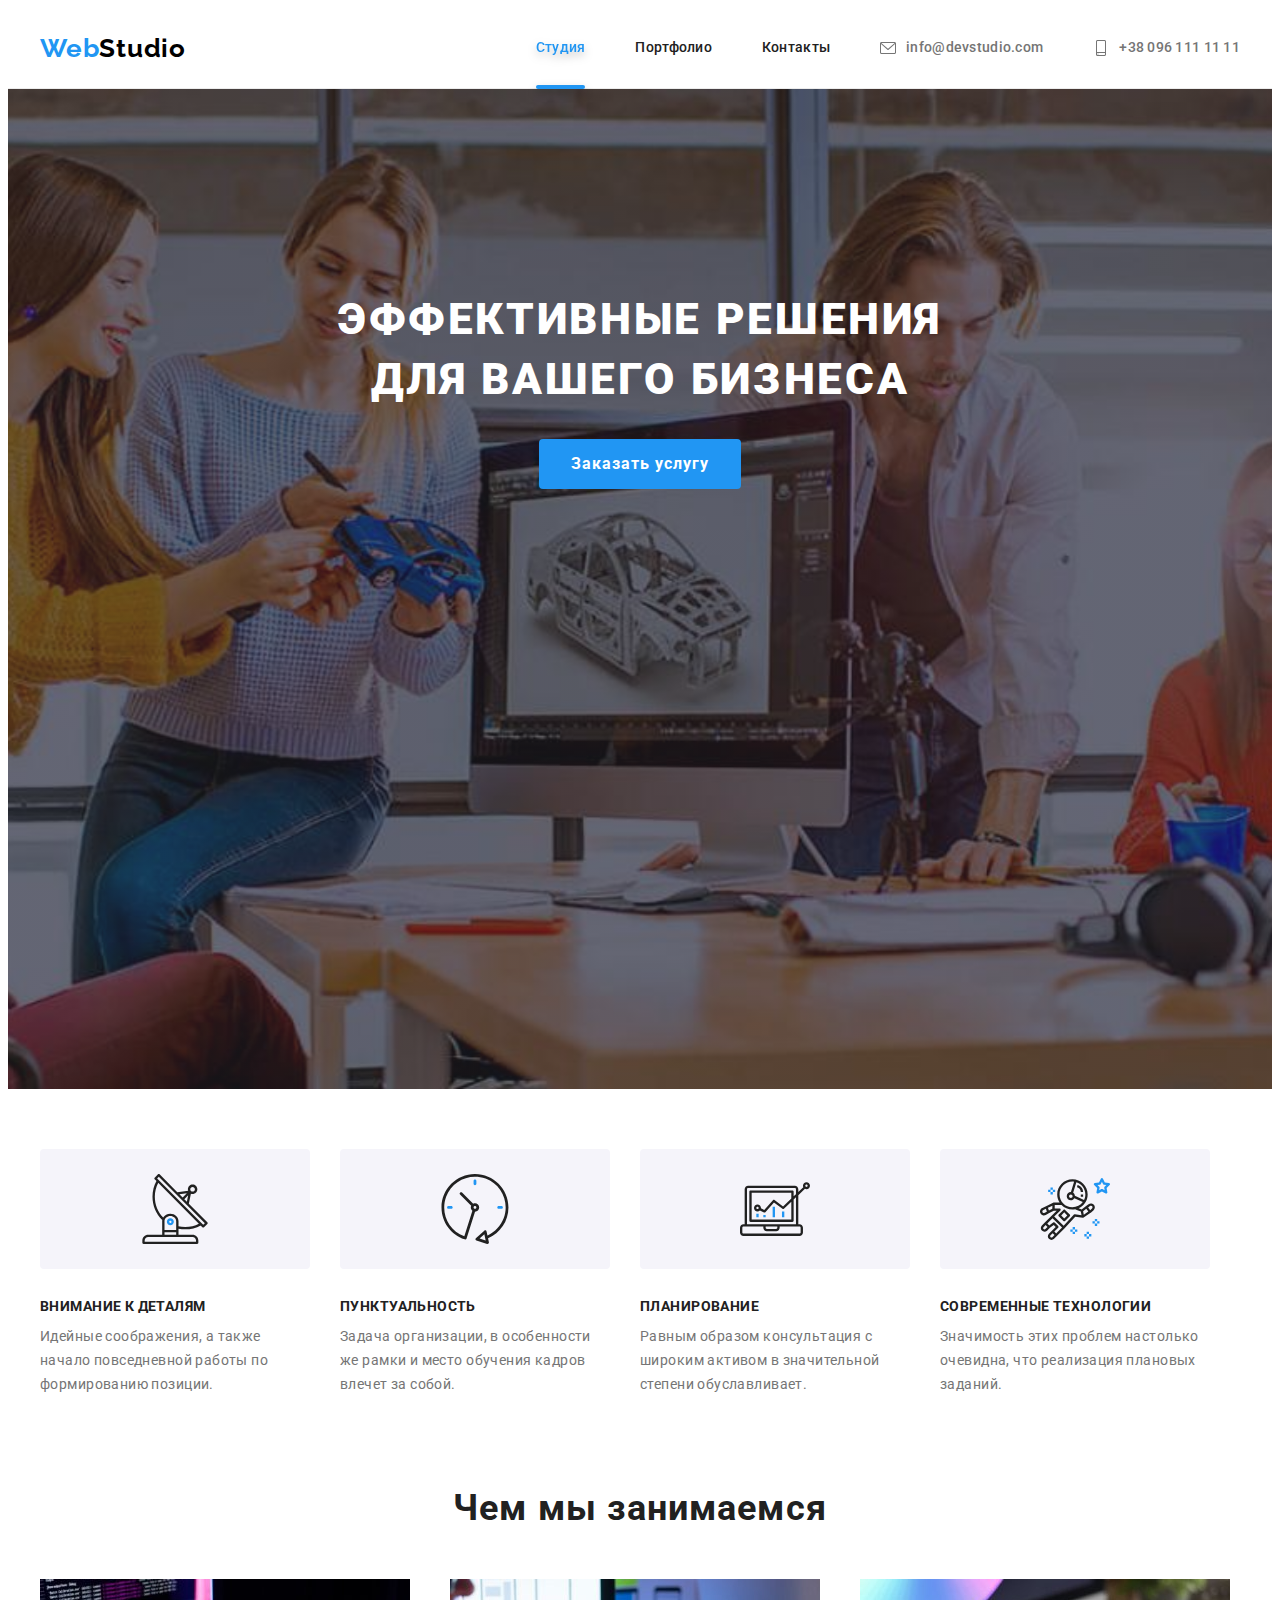
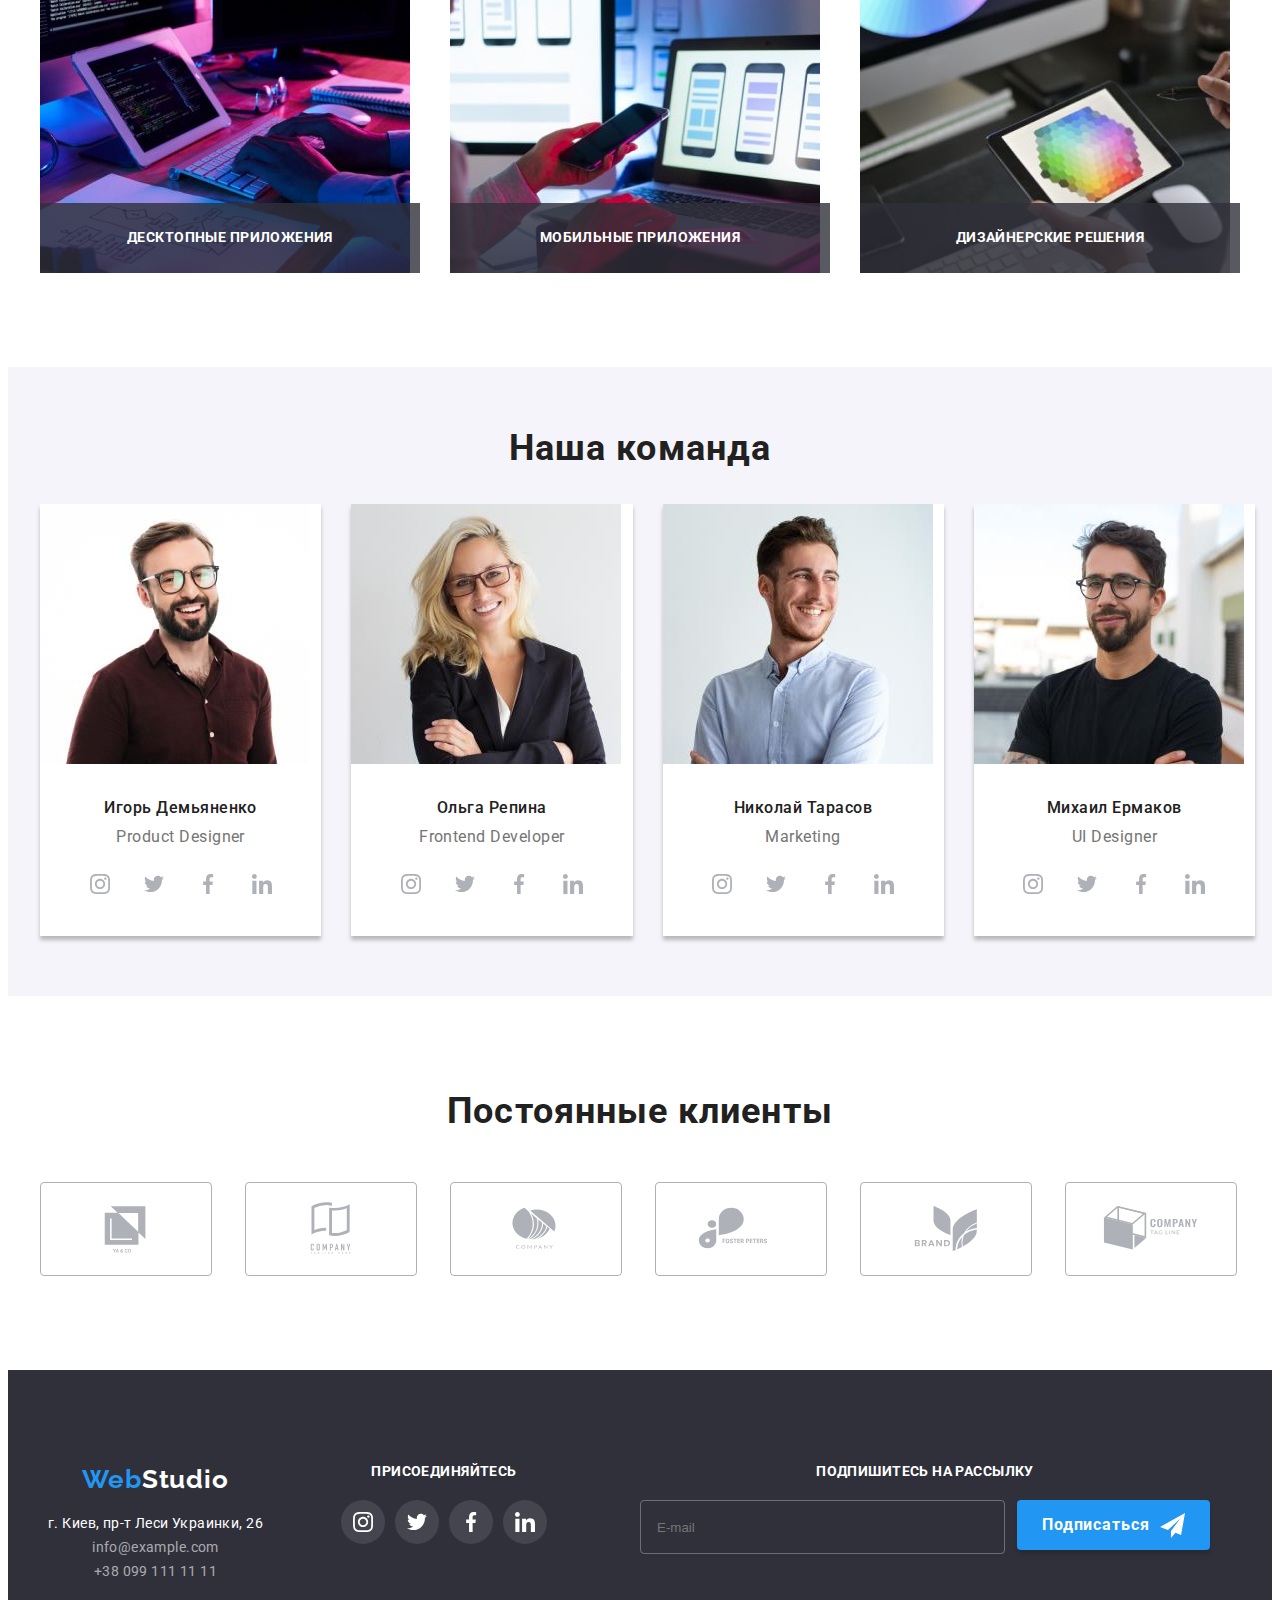
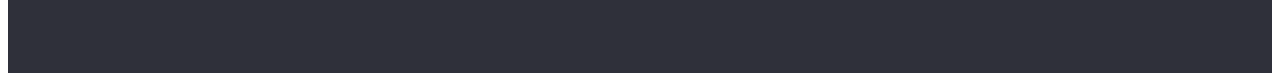
==== commit 7e169523: "hw8 ver 1" ====
--- a/index.html
+++ b/index.html
@@ -54,17 +54,17 @@
           <nav class="header-nav__cont">
             <ul class="header__nav list">
               <li class="header-menu__item">
-                <a href="./index.html" class="link connect-item__all current"
+                <a href="./index.html" class="link connect-item__all nav-link current"
                   >Студия
                 </a>
               </li>
               <li class="header-menu__item">
-                <a href="./portfolio.html" class="link connect-item__all"
+                <a href="./portfolio.html" class="link connect-item__all nav-link"
                   >Портфолио</a
                 >
               </li>
               <li class="header-menu__item">
-                <a href="" class="link connect-item__all">Контакты</a>
+                <a href="" class="link connect-item__all nav-link">Контакты</a>
               </li>
             </ul>
           </nav>
@@ -77,8 +77,11 @@
                 info@devstudio.com</a
               >
             </li>
-            <li class="connect-item ">
-              <a href="tel:+380961111111" class="connect-item-phone link connect-item__all ">
+            <li class="connect-item">
+              <a
+                href="tel:+380961111111"
+                class="connect-item-phone link connect-item__all"
+              >
                 <svg width="16px" height="16px" class="icon-picture">
                   <use href="./images/icons.svg#icon-cont_smartphone"></use>
                 </svg>
@@ -87,23 +90,30 @@
             </li>
           </ul>
           <ul class="social-mobile-list list">
-            <li class="social-mobile-item"><a class="social-mobile-link link"
-          href="" >Instagram</a></li>
-            <li class="social-mobile-item"><a class="social-mobile-link link"
-          href="" >Twiter</a></li>
-            <li class="social-mobile-item"><a class="social-mobile-link link"
-          href="" >Facebook</a></li>
-            <li class="social-mobile-item"><a class="social-mobile-link link"
-          href="" >LinkedIn</a></li>
+            <li class="social-mobile-item">
+              <a class="social-mobile-link link" href="">Instagram</a>
+            </li>
+            <li class="social-mobile-item">
+              <a class="social-mobile-link link" href="">Twiter</a>
+            </li>
+            <li class="social-mobile-item">
+              <a class="social-mobile-link link" href="">Facebook</a>
+            </li>
+            <li class="social-mobile-item">
+              <a class="social-mobile-link link" href="">LinkedIn</a>
+            </li>
           </ul>
         </div>
       </div>
     </header>
     <main>
       <!-- Герой -->
-       <section class="hero"> 
+      <section class="hero">
         <div class="container">
-          <h1 class="hero-title">Эффективные решения <br/> для вашего бизнеса</h1>
+          <h1 class="hero-title">
+            Эффективные решения <br />
+            для вашего бизнеса
+          </h1>
           <button
             data-modal-open
             class="button-hero button primary"
@@ -111,10 +121,10 @@
           >
             Заказать услугу
           </button>
-        </div> 
-       </section>
+        </div>
+      </section>
       <!--Преимущества-->
-      <!-- <section class="section-features">
+      <section class="section-features">
         <div class="container">
           <h2 class="visually-hidden">Features</h2>
           <ul class="list list-features">
@@ -168,9 +178,9 @@
             </li>
           </ul>
         </div>
-      </section> -->
+      </section>
       <!--Чем мы занимаемся-->
-      <!-- <section class="section section-doing">
+      <section class="section section-doing">
         <div class="container">
           <h2 class="section-title">Чем мы занимаемся</h2>
           <ul class="list list-doing">
@@ -209,19 +219,53 @@
             </li>
           </ul>
         </div>
-      </section> -->
+      </section>
       <!--Команда-->
-      <!-- <section class="section section-team">
+      <section class="section section-team">
         <div class="container container-team">
           <h2 class="section-title">Наша команда</h2>
           <ul class="list list-team">
             <li class="team-icon">
-              <img
+              <picture>
+                <source
+                  srcset="
+                    ./images/t-01/product_designer_d.jpg    1x,
+                    ./images/t-01/product_designer_d@2x.jpg 2x,
+                    ./images/t-01/product_designer_d.webp   1x
+                  "
+                  media="(min-width:1200px)"
+                  type="image/webp"
+                />
+                <source
+                  srcset="
+                    ./images/t-01/product_designer_t.jpg    1x,
+                    ./images/t-01/product_designer_t@2x.jpg 2x,
+                    ./images/t-01/product_designer_t.webp   1x
+                  "
+                  media="(min-width:768px)"
+                  type="image/webp"
+                />
+                <source
+                  srcset="
+                    ./images/t-01/product_designer_m.jpg    1x,
+                    ./images/t-01/product_designer_m@2x.jpg 2x,
+                    ./images/t-01/product_designer_m.webp   1x
+                  "
+                  media="(min-width:480px)"
+                  type="image/webp"
+                />
+                <img
+                  src="./images/t-01/product_designer_m.jpg"
+                  alt="Фото Игорь Демьяненко"
+                />
+              </picture>
+
+              <!-- <img
                 class="image-item"
                 src="./images/team_01.jpg"
                 alt="Фото Игорь Демьяненко"
                 width="270"
-              />
+              /> -->
               <div class="team-item-descrip">
                 <h3 class="team-title">Игорь Демьяненко</h3>
                 <p class="team-list-text" lang="en">Product Designer</p>
@@ -258,12 +302,46 @@
               </div>
             </li>
             <li class="team-icon">
-              <img
+              <picture>
+                <source
+                  srcset="
+                    ./images/t-02/frontend_developer_d.jpg    1x,
+                    ./images/t-02/frontend_developer_d@2x.jpg 2x,
+                    ./images/t-02/frontend_developer_d.webp   1x
+                  "
+                  media="(min-width:1200px)"
+                  type="image/webp"
+                />
+                <source
+                  srcset="
+                    ./images/t-02/frontend_developer_t.jpg    1x,
+                    ./images/t-02/frontend_developer_t@2x.jpg 2x,
+                    ./images/t-02/frontend_developer_t.webp   1x
+                  "
+                  media="(min-width:768px)"
+                  type="image/webp"
+                />
+                <source
+                  srcset="
+                    ./images/t-02/frontend_developer_m.jpg    1x,
+                    ./images/t-02/frontend_developer_m@2x.jpg 2x,
+                    ./images/t-02/frontend_developer_m.webp   1x
+                  "
+                  media="(min-width:480px)"
+                  type="image/webp"
+                />
+                <img
+                  src="./images/t-02/frontend_developer_m.jpg"
+                  alt="Фото Ольга Репина"
+                />
+              </picture>
+
+              <!-- <img
                 class="image-item"
                 src="./images/team_02.jpg"
                 alt="Фото Ольга Репина"
                 width="270"
-              />
+              /> -->
               <div class="team-item-descrip">
                 <h3 class="team-title">Ольга Репина</h3>
                 <p class="team-list-text" lang="en">Frontend Developer</p>
@@ -300,12 +378,45 @@
               </div>
             </li>
             <li class="team-icon">
-              <img
+              <picture>
+                <source
+                  srcset="
+                    ./images/t-03/marketing_d.jpg    1x,
+                    ./images/t-03/marketing_d@2x.jpg 2x,
+                    ./images/t-03/marketing_d.webp   1x
+                  "
+                  media="(min-width:1200px)"
+                  type="image/webp"
+                />
+                <source
+                  srcset="
+                    ./images/t-03/marketing_t.jpg    1x,
+                    ./images/t-03/marketing_t@2x.jpg 2x,
+                    ./images/t-03/marketing_t.webp   1x
+                  "
+                  media="(min-width:768px)"
+                  type="image/webp"
+                />
+                <source
+                  srcset="
+                    ./images/t-03/marketing_m.jpg    1x,
+                    ./images/t-03/marketing_m@2x.jpg 2x,
+                    ./images/t-03/marketing_m.webp   1x
+                  "
+                  media="(min-width:480px)"
+                  type="image/webp"
+                />
+                <img
+                  src="./images/t-03/marketing_m.jpg"
+                  alt="Фото Николай Тарасов"
+                />
+              </picture>
+              <!-- <img
                 class="image-item"
                 src="./images/team_03.jpg"
                 alt="Фото Николай Тарасов"
                 width="270"
-              />
+              /> -->
               <div class="team-item-descrip">
                 <h3 class="team-title">Николай Тарасов</h3>
                 <p class="team-list-text" lang="en">Marketing</p>
@@ -342,12 +453,45 @@
               </div>
             </li>
             <li class="team-icon">
-              <img
+              <picture>
+                <source
+                  srcset="
+                    ./images/t-04/ui_designer_d.jpg    1x,
+                    ./images/t-04/ui_designer_d@2x.jpg 2x,
+                    ./images/t-04/ui_designer_d.webp   1x
+                  "
+                  media="(min-width:1200px)"
+                  type="image/webp"
+                />
+                <source
+                  srcset="
+                    ./images/t-04/ui_designer_t.jpg    1x,
+                    ./images/t-04/ui_designer_t@2x.jpg 2x,
+                    ./images/t-04/ui_designer_t.webp   1x
+                  "
+                  media="(min-width:768px)"
+                  type="image/webp"
+                />
+                <source
+                  srcset="
+                    ./images/t-04/ui_designer_m.jpg    1x,
+                    ./images/t-04/ui_designer_m@2x.jpg 2x,
+                    ./images/t-04/ui_designer_m.webp   1x
+                  "
+                  media="(min-width:480px)"
+                  type="image/webp"
+                />
+                <img
+                  src="./images/t-04/ui_designer_m.jpg"
+                  alt="Фото Михаил Ермаков"
+                />
+              </picture>
+              <!-- <img
                 class="image-item"
                 src="./images/team_04.jpg"
                 alt="Фото Михаил Ермаков"
                 width="270"
-              />
+              /> -->
               <div class="team-item-descrip">
                 <h3 class="team-title">Михаил Ермаков</h3>
                 <p class="team-list-text" lang="en">UI Designer</p>
@@ -386,9 +530,9 @@
           </ul>
         </div>
       </section>
-    </main> -->
+    </main>
     <!-- Наши клиенты -->
-    <!-- <section class="section section-clients">
+    <section class="section section-clients">
       <div class="container">
         <h2 class="section-title">Постоянные клиенты</h2>
         <ul class="list list-clients">
@@ -436,63 +580,66 @@
           </li>
         </ul>
       </div>
-    </section> -->
+    </section>
     <!--Футер-->
-    <!-- <footer class="footer">
+    <footer class="footer">
       <div class="container container-bottom">
-        <div class="bottom-left">
-          <a class="logo-name__footer link logo-name" href="./index.html">
-            <span class="logo-web">Web</span>Studio</a
-          >
-          <address class="footer-adress">
-            <ul class="footer-list">
-              <li class="item-contacts">г. Киев, пр-т Леси Украинки, 26</li>
-              <li class="item-contacts">
-                <a href="mailto:info@example.com" class="footer-link"
-                  >info@example.com</a
-                >
+        <div class="contact-social-wraper">
+          <div class="bottom-left">
+            <a class="logo-name__footer link logo-name" href="./index.html">
+              <span class="logo-web">Web</span>Studio</a
+            >
+            <address class="footer-adress">
+              <ul class="footer-list">
+                <li class="item-contacts">г. Киев, пр-т Леси Украинки, 26</li>
+                <li class="item-contacts">
+                  <a href="mailto:info@example.com" class="footer-link"
+                    >info@example.com</a
+                  >
+                </li>
+                <li class="item-contacts">
+                  <a href="tel:+380991111111" class="footer-link"
+                    >+38 099 111 11 11</a
+                  >
+                </li>
+              </ul>
+            </address>
+          </div>
+          <div class="links">
+            <p class="bottom-title">Присоединяйтесь</p>
+            <ul class="bottom-icon-list">
+              <li class="bottom-icon-list-item list">
+                <a class="icon-link link" href="">
+                  <svg class="item-bottom icon" width="20px" height="20px">
+                    <use href="./images/icons.svg#icon-s_instagram"></use>
+                  </svg>
+                </a>
               </li>
-              <li class="item-contacts">
-                <a href="tel:+380991111111" class="footer-link"
-                  >+38 099 111 11 11</a
-                >
+              <li class="bottom-icon-list-item list">
+                <a class="icon-link link" href="">
+                  <svg class="item-bottom icon" width="20px" height="20px">
+                    <use href="./images/icons.svg#icon-s_twitter"></use>
+                  </svg>
+                </a>
+              </li>
+              <li class="bottom-icon-list-item list">
+                <a class="icon-link link" href="">
+                  <svg class="item-bottom icon" width="20px" height="20px">
+                    <use href="./images/icons.svg#icon-s_facebook"></use>
+                  </svg>
+                </a>
+              </li>
+              <li class="bottom-icon-list-item list">
+                <a class="icon-link link" href="">
+                  <svg class="item-bottom icon" width="20px" height="20px">
+                    <use href="./images/icons.svg#icon-s_linkedin"></use>
+                  </svg>
+                </a>
               </li>
             </ul>
-          </address>
+          </div>
         </div>
-        <div class="links">
-          <p class="bottom-title">Присоединяйтесь</p>
-          <ul class="bottom-icon-list">
-            <li class="bottom-icon-list-item list">
-              <a class="icon-link link" href="">
-                <svg class="item-bottom icon" width="20px" height="20px">
-                  <use href="./images/icons.svg#icon-s_instagram"></use>
-                </svg>
-              </a>
-            </li>
-            <li class="bottom-icon-list-item list">
-              <a class="icon-link link" href="">
-                <svg class="item-bottom icon" width="20px" height="20px">
-                  <use href="./images/icons.svg#icon-s_twitter"></use>
-                </svg>
-              </a>
-            </li>
-            <li class="bottom-icon-list-item list">
-              <a class="icon-link link" href="">
-                <svg class="item-bottom icon" width="20px" height="20px">
-                  <use href="./images/icons.svg#icon-s_facebook"></use>
-                </svg>
-              </a>
-            </li>
-            <li class="bottom-icon-list-item list">
-              <a class="icon-link link" href="">
-                <svg class="item-bottom icon" width="20px" height="20px">
-                  <use href="./images/icons.svg#icon-s_linkedin"></use>
-                </svg>
-              </a>
-            </li>
-          </ul>
-        </div>
+
         <div class="form-footer">
           <p class="bottom-title">Подпишитесь на рассылку</p>
           <form class="form-subscribe" action="#">
@@ -515,7 +662,7 @@
           </form>
         </div>
       </div>
-    </footer> -->
+    </footer>
     <!-- модальное окно -->
     <div class="backdrop is-hidden" data-modal>
       <div class="modal">
--- a/css/main.min.css
+++ b/css/main.min.css
@@ -1,2 +1,2 @@
-:root{--primary-text-color: #757575;--title-text-color: #212121;--accent-color: #2196f3;--primary-white-color: #ffffff;--primary-black-color: #000000;--footer-bcg-color: #2f303a;--footer-adr-color: rgba(255, 255, 255, 0.6);--secondary-bcg-color: #f5f4fa;--time-func: cubic-bezier(0.4, 0, 0.2, 1);--maine-font: 'Roboto', sans-serif;--secondary-font: 'Raleway', sans-serif}.visually-hidden{position:absolute;white-space:nowrap;width:1px;height:1px;overflow:hidden;border:0;padding:0;clip:rect(0 0 0 0);clip-path:inset(50%);margin:-1px}.social-list{display:flex;justify-content:center}.social-item{width:44px;height:44px;margin-right:10px}.social-item:last-child{margin-right:0}.social-link{width:100%;height:100%;border-radius:50%;display:flex;align-items:center;justify-content:center;transition:color 250ms var(--time-func),background-color 250ms var(--time-func)}.social-link:hover,.social-link:focus{background:var(--accent-color)}.social-icon{fill:#afb1b8}.social-link:hover .social-icon,.social-link:focus .social-icon{fill:var(--primary-white-color)}body{background-color:var(--primary-white-color);color:var(--primary-text-color);font-family:var(--maine-font)}p,h1,h2,h3,h4,h5,h6{margin:0}ul{margin:0;padding:0}.container{padding:0 15px}@media screen and (min-width: 480px){.container{width:480px}}@media screen and (min-width: 768px){.container{width:768px}}@media screen and (min-width: 1200px){.container{width:1200px}}.list{list-style:none}.link{text-decoration:none}.section-title{color:var(--title-text-color);font-weight:700;font-size:36px;line-height:1.17;text-align:center;letter-spacing:0.03em;margin-bottom:50px}footer{background-color:var(--footer-bcg-color)}.footer{padding-top:60px;padding-bottom:60px}.container-bottom{display:flex;align-items:baseline}.item-contacts:not(:last-child){margin-bottom:9px}.item-contacts{transition:color 250ms var(--time-func)}.bottom-left{width:231px;margin-right:70px}.footer-list{list-style:none;color:var(--primary-white-color)}.footer-list .footer-link{color:var(--footer-adr-color);text-decoration:none;transition:color 250ms var(--time-func)}.footer-list :hover,.footer-list :focus{color:var(--accent-color)}.footer-adress{font-style:inherit;font-size:14px;letter-spacing:0.03em}.bottom-title{margin-top:0;margin-bottom:20px;font-weight:700;font-size:14px;line-height:1.14;letter-spacing:0.03em;text-transform:uppercase;color:var(--primary-white-color)}.bottom-icon-list{display:flex}.item-bottom{fill:var(--primary-white-color)}.bottom-icon-list-item{width:44px;height:44px}.bottom-icon-list-item .link:hover,.bottom-icon-list-item .link:focus{background-color:var(--accent-color)}.bottom-icon-list-item .link{fill:currentColor}.bottom-icon-list-item:not(:last-child){margin-right:10px}.icon-link{width:100%;height:100%;background-color:rgba(255,255,255,0.1);border-radius:50%;display:flex;align-items:center;justify-content:center;transition:color 250ms var(--time-func),background-color 250ms var(--time-func)}.form-footer{width:570px;height:86px;margin-left:93px}.form-subscribe{display:flex}.input-subscribe{padding-left:16px;position:relative;width:358px;height:50px;background-color:transparent;border:1px solid rgba(255,255,255,0.3);border-radius:4px;color:rgba(255,255,255,0.6)}.btn-subscribe{display:flex;align-items:center;justify-content:center;width:200px;height:50px;border:none;border-radius:4px;background-color:var(--accent-color);cursor:pointer;color:var(--primary-white-color);margin-left:12px;box-shadow:0px 4px 4px 0px #00000026}.btn-name{font-family:var(--maine-font);font-style:normal;font-weight:700;font-size:16px;line-height:1.87;letter-spacing:0.06em;margin-right:10px}.btn-svg-icon{fill:var(--primary-white-color)}.modal{position:absolute;padding:40px;z-index:102;top:67%;left:50%;transform:translate(-50%, -50%);transition:transform 250ms var(--time-func);width:450px;height:609px;background:var(--primary-white-color);box-shadow:0px 1px 3px rgba(0,0,0,0.12),0px 1px 1px rgba(0,0,0,0.14),0px 2px 1px rgba(0,0,0,0.2);border-radius:4px}@media screen and (min-width: 1200px){.modal{width:528px;height:581px;top:50%}}.text-modal-form{font-family:var(--maine-font);font-style:normal;font-weight:700;font-size:20px;line-height:1.15;text-align:center;letter-spacing:0.03em;color:var(--title-text-color)}.form-modal{margin-top:12px;display:flex;flex-direction:column}.label-modal{margin-bottom:4px;font-family:var(--maine-font);font-style:normal;font-weight:normal;font-size:12px;line-height:1.166;letter-spacing:0.01em;color:var(--primary-text-color)}.input-modal{display:inline-grid;position:relative;margin-bottom:10px}.input-form{height:40px;padding-left:42px}.svg-modal{position:absolute;margin-left:12px;top:50%;transform:translateY(-50%);height:18px;width:18px;transition:fill 250ms var(--time-func)}.textarea-form{padding:12px 16px;height:120px;width:100%;font-family:var(--maine-font);margin-bottom:20px;font-style:normal;font-weight:normal;font-size:12px;line-height:1.166;letter-spacing:0.01em}.link-conditions{color:var(--accent-color)}.policy{margin-bottom:30px;text-align:center}.label-policy{font-family:var(--maine-font);font-style:normal;font-weight:normal;font-size:14px;line-height:1.71;letter-spacing:0.03em;color:var(--primary-text-color)}.label-policy::before{display:inline-block;content:'';vertical-align:middle;margin-right:8px;border:1px solid var(--primary-text-color);border-radius:4px;height:16px;width:15px;transition:background-color 250ms linear var(--time-func) transrorm 250ms linear var(--time-func)}.input-policy:focus+.label-policy::before{border:2px solid var(--accent-color)}.input-policy:checked+.label-policy::before{border:1px solid var(--accent-color);background-color:var(--accent-color);background-image:url(../images/icon_check.svg);background-size:cover;background-position:center;background-repeat:no-repeat}.input-form:placeholder-shown{border:1px solid rgba(33,33,33,0.2);border-radius:4px;transition:border-color 250ms var(--time-func)}.input-form:placeholder-shown:focus,.textarea-form:placeholder-shown:focus{outline:none;border:1px solid var(--accent-color);border-radius:4px}.textarea-form:placeholder-shown{border:1px solid rgba(33,33,33,0.2);border-radius:4px;resize:none;transition:border-color 250ms var(--time-func)}.input-form:focus+.svg-modal{fill:var(--accent-color)}.btn-form-link{color:var(--primary-white-color);border:none;padding:0;width:200px;height:50px;background:#188ce8;box-shadow:0px 4px 4px rgba(0,0,0,0.15);border-radius:4px;font-family:var(--maine-font);font-style:normal;font-weight:700;font-size:16px;line-height:1.88;letter-spacing:0.06em;cursor:pointer;display:block;margin:0 auto;transition:color 250ms var(--time-func),background-color 250ms var(--time-func),box-shadow 250ms var(--time-func)}.btn-close{position:absolute;top:8px;right:8px;display:flex;justify-content:center;align-items:center;padding:0;width:30px;height:30px;border-radius:50%;cursor:pointer;color:var(--title-text-color);background:var(--primary-white-color);border:1px solid rgba(0,0,0,0.1)}.btn-close:hover,.btn-close:focus>.close-icon{fill:var(--accent-color);transition:color 250ms linear var(--time-func) transrorm 250ms linear var(--time-func)}.backdrop{position:fixed;width:100vw;height:100vh;overflow-y:scroll;left:0;top:0;background-color:rgba(0,0,0,0.2);opacity:1;transition:opacity 250ms var(--time-func);z-index:2}.backdrop.is-hidden{opacity:0;pointer-events:none}.backdrop.is-hidden .modal{transform:translate(-50%, -50%) scale(1.1)}.logo-name__header{text-decoration:none;color:var(--primary-black-color)}@media screen and (min-width: 768px) and (max-width: 1199px){.logo-name__header{margin-right:88px}}.logo-name__footer{color:var(--primary-white-color);display:inline-block;margin-bottom:20px}.logo-name{font-family:var(--secondary-font);font-weight:700;font-size:26px;line-height:1.19;letter-spacing:0.03em;transition:color 250ms var(--time-func)}.logo-name:hover{color:var(--accent-color)}.logo-web{color:var(--accent-color)}.logo-mobmenu-block{display:flex;align-items:center;justify-content:space-between}.menu{position:absolute;right:0;z-index:100;display:inline-flex;margin:0;padding:0;border:none;background-color:transparent;cursor:pointer;outline:none}.menu:hover .icon-close,.menu:hover .icon-menu .menu:focus .icon-close,.menu:focus .icon-menu{fill:var(--accent-color)}@media screen and (min-width: 768px){.menu{display:none}}.menu .icon-close{display:none}.menu.is-open .icon-close{display:block}.menu.is-open .icon-menu{display:none}@media screen and (max-width: 767px){.navigation-menu{display:none;z-index:10;padding:48px 40px;background-color:#fff;position:absolute;content:'';text-align:center;display:none;width:100%;top:0;left:0}.navigation-menu.navigation-menu.is-open{display:block}}@media screen and (min-width: 768px){.navigation-menu{display:flex;align-items:center}}.button-hero{display:block;margin:0 auto;padding:10px 32px}.button{cursor:pointer;border:none;border-radius:4px;color:var(--title-text-color);background-color:var(--secondary-bcg-color);font-family:inherit;font-weight:700;font-size:16px;line-height:1.87;letter-spacing:0.06em}.button:hover,.button:focus{background-color:var(--primary-white-color);color:var(--accent-color)}button.primary{background-color:var(--accent-color);color:var(--primary-white-color);transition:color 250ms var(--time-func),background-color 250ms var(--time-func)}button.secondery{background-color:var(--primary-white-color);color:var(--accent-color);transition:color 250ms var(--time-func),background-color 250ms var(--time-func)}.button-filtr{font-weight:500;font-size:16px;line-height:1.62;text-align:center;letter-spacing:0.03em;transition:color 250ms var(--time-func),background-color 250ms var(--time-func),box-shadow 250ms var(--time-func)}.button-filtr:hover,.button-filtr:focus{background-color:var(--accent-color);color:var(--primary-white-color);box-shadow:0px 4px 4px 0px #00000040}.button-filtr.active{background-color:var(--accent-color);color:var(--primary-white-color);box-shadow:0px 4px 4px 0px #00000040}.hero{background:var(--footer-bcg-color);padding:118px 0;max-width:480px;height:400px;margin-left:auto;margin-right:auto;background-image:linear-gradient(rgba(47,48,58,0.4), rgba(47,48,58,0.4)),url("../../images/hero/hero_img_m.jpg");background-position:center;background-repeat:no-repeat;background-size:cover}@media (min-device-pixel-ratio: 2), (min-resolution: 192dpi), (min-resolution: 2dppx){.hero{background-image:linear-gradient(rgba(47,48,58,0.4), rgba(47,48,58,0.4)),url("../../images/hero/hero_img_m@2x.jpg")}}@media screen and (min-width: 768px){.hero{background-image:linear-gradient(rgba(47,48,58,0.4), rgba(47,48,58,0.4)),url("../../images/hero/hero_img_t.jpg");max-width:768px;height:400px}}@media screen and (min-width: 768px) and (min-device-pixel-ratio: 2), screen and (min-width: 768px) and (min-resolution: 192dpi), screen and (min-width: 768px) and (min-resolution: 2dppx){.hero{background-image:linear-gradient(rgba(47,48,58,0.4), rgba(47,48,58,0.4)),url("../../images/hero/hero_img_t@2x.jpg")}}@media screen and (min-width: 1200px){.hero{background-image:linear-gradient(rgba(47,48,58,0.4), rgba(47,48,58,0.4)),url("../../images/hero/hero_img_d.jpg");max-width:1600px;height:600px;padding:200px 0}}@media screen and (min-width: 1200px) and (min-device-pixel-ratio: 2), screen and (min-width: 1200px) and (min-resolution: 192dpi), screen and (min-width: 1200px) and (min-resolution: 2dppx){.hero{background-image:linear-gradient(rgba(47,48,58,0.4), rgba(47,48,58,0.4)),url("../../images/hero/hero_img_d@2x.jpg")}}.hero-title{text-transform:uppercase;text-align:center;color:var(--primary-white-color);font-style:normal;font-weight:900;font-size:26px;line-height:1.6153;margin-bottom:30px;letter-spacing:0.06em}@media screen and (min-width: 1200px){.hero-title{font-size:44px;line-height:1.364}}.list-team{display:flex;flex-wrap:wrap;margin-left:-30px;margin-bottom:-30px}.team-icon{background-color:var(--primary-white-color);width:calc(100% / 4 - 30px);margin-left:30px;margin-bottom:30px;box-shadow:0px 4px 4px 0px #00000040}.section-team{background-color:var(--secondary-bcg-color);padding-top:94px;padding-bottom:94px}.section-team .team-title{color:var(--title-text-color);font-weight:500;font-size:16px;line-height:1.19;text-align:center;letter-spacing:0.03em;margin-bottom:10px}.team-list-text{font-size:16px;line-height:1.19;text-align:center;letter-spacing:0.03em;margin-bottom:16px}.team-item-descrip{padding-top:30px;padding-bottom:30px}.section-clients{background-color:var(--primary-white-color);padding-top:94px;padding-bottom:94px}.clients-icon{fill:currentColor;transition:fill 250ms var(--time-func)}.list-clients{display:flex}.clients-icon-background{margin-right:30px}.clients-icon-background:last-child{margin-right:0pc}.item-box{color:#afb1b8;display:flex;height:92px;width:170px;border:1px solid #afb1b8;border-radius:4px;align-items:center;justify-content:center;transition:border-color 250ms var(--time-func)}.item-box:hover,.item-box:focus{border-color:var(--accent-color)}.item-box:focus .clients-icon,.item-box:hover .clients-icon{fill:var(--accent-color)}.thumb{position:relative}.text-doing{position:absolute;display:flex;justify-content:center;height:70px;width:100%;bottom:0;left:0;margin:auto;align-items:center;font-style:normal;font-weight:700;font-size:14px;line-height:1.14;text-align:center;letter-spacing:0.03em;text-transform:uppercase;background:rgba(47,48,58,0.8);color:var(--primary-white-color)}.section-doing{padding-bottom:94px}.list-doing{display:flex;flex-wrap:wrap;margin-left:-30px;margin-bottom:-30px}.list-doing-item{width:calc(100% / 3 - 30px);margin-left:30px;margin-bottom:30px}.section-features .features-title{color:var(--title-text-color);font-weight:700;font-size:14px;line-height:1.14;letter-spacing:0.03em;text-transform:uppercase;margin-bottom:10px}.features-text{font-size:14px;line-height:1.71;letter-spacing:0.03em}.section-features{padding-top:94px;padding-bottom:94px}.list-features{display:flex}.features-item{width:270px}.features-item:not(:last-child){margin-right:30px}.features-icon-background{display:flex;align-items:center;justify-content:center;height:120px;width:270px;margin-bottom:30px;background-color:var(--secondary-bcg-color);border-radius:4px}.portfolio-list .title{color:var(--title-text-color);font-weight:700;font-size:18px;line-height:2;letter-spacing:0.06em;margin-bottom:4px}.portfolio-list-text{font-size:16px;line-height:1.87;letter-spacing:0.03em}.menu-partfolio{display:flex;justify-content:center;margin-bottom:50px}.item-filtr:not(:last-child){margin-right:8px}.section-portfolio{padding-top:94px;padding-bottom:94px}.portfolio-item-descrip{padding-top:20px;padding-bottom:20px;padding-left:24px;padding-right:24px;border-bottom:1px solid #eeeeee;border-left:1px solid #eeeeee;border-right:1px solid #eeeeee}.portfolio-list{display:flex;flex-wrap:wrap;margin-left:-30px;margin-bottom:-30px}.item-portfolio{width:calc(100% / 3 - 30px);margin-left:30px;margin-bottom:30px}.item-portfolio:hover .overlay-box{transform:translateY(0%)}.portfolio-project-item:focus .overlay-box{transform:translateY(0%)}.portfolio-project-item{display:inline-block;transition:box-shadow 1000ms var(--time-func)}.portfolio-project-item:focus,.portfolio-project-item:hover{box-shadow:0px 4px 4px 0px #00000040}.image-portfolio{position:relative;overflow:hidden}.overlay-box{position:absolute;top:0;left:0;width:100%;height:100%;background:rgba(33,150,243,0.9);transform:translateY(101%);transition:transform 250ms var(--time-func)}.overlay-box-text{padding:63px 24px 63px 24px;margin:0;color:var(--primary-white-color);font-weight:400;font-size:18px;line-height:1.56}.image-item{display:block;max-width:100%;height:auto}.button-filtr{padding:6px 22px}.header{border-bottom:1px solid #ececec;position:relative}@media screen and (max-width: 767px){.header{padding:16px 0}}.header-nav__cont{display:flex;align-items:center}.header-menu__item:not(:last-child){margin-bottom:32px}@media screen and (min-width: 768px){.header-menu__item:not(:last-child){margin-right:50px;margin-bottom:0px}}@media screen and (min-width: 768px){.header-menu__item{padding-top:32px;padding-bottom:32px}}@media screen and (min-width: 768px){.header__container{display:flex;align-items:center}}@media screen and (min-width: 1200px){.header__container{display:flex;justify-content:space-between}}.connect-item{margin-bottom:32px}@media screen and (min-width: 768px){.connect-item{margin-bottom:0px}}@media screen and (min-width: 768px){.connect-item:not(:last-child){margin-bottom:10px}}@media screen and (min-width: 1200px){.connect-item:not(:last-child){margin-right:50px;margin-bottom:0}}@media screen and (min-width: 768px){.header__nav{display:flex}}.header__nav .link{font-size:40px;color:var(--title-text-color);font-weight:500;line-height:1.18;letter-spacing:0.02em;transition:color 250ms var(--time-func)}@media screen and (min-width: 768px){.header__nav .link{font-size:14px;line-height:1.14}}.header__nav .link:hover,.header__nav .link:focus{color:var(--accent-color)}.header__nav .link.current{color:var(--accent-color);transition:filter 250ms var(--time-func)}@media screen and (min-width: 768px){.header__nav .link.current{filter:drop-shadow(0px 4px 4px rgba(0,0,0,0.25))}}@media screen and (min-width: 768px){.current.link::after{position:absolute;content:'';width:100%;height:4px;bottom:-1px;left:0;background:var(--accent-color);border-radius:2px}}.header-contact__link{list-style:none;display:flex;flex-direction:column-reverse;margin-left:auto;margin-top:306px}@media screen and (min-width: 768px){.header-contact__link{flex-direction:column;font-size:14px;line-height:1.14;margin-top:0px;margin-left:84px}}@media screen and (min-width: 1200px){.header-contact__link{display:flex;flex-direction:row}}.header-contact__link .link{color:var(--title-text-color);font-weight:500;font-size:28px;line-height:1.18;letter-spacing:0.02em;color:var(--primary-text-color);transition:color 250ms var(--time-func)}@media screen and (min-width: 768px){.header-contact__link .link{font-size:14px;line-height:1.14}}.header-contact__link .link:hover,.header-contact__link .link:focus{color:var(--accent-color);font-size:40px}@media screen and (min-width: 768px){.header-contact__link .link:hover,.header-contact__link .link:focus{font-size:14px;line-height:1.14}}.connect-item__all{display:block;align-items:center;display:flex;fill:currentColor}.icon-picture{display:none;margin-right:10px}@media screen and (min-width: 768px){.icon-picture{display:block}}.social-mobile-list{margin-top:32px;display:flex}@media screen and (min-width: 768px){.social-mobile-list{display:none}}.social-mobile-link{font-family:Roboto;font-style:normal;font-weight:500;font-size:18px;line-height:1.22;letter-spacing:0.02em;color:var(--accent-color)}.social-mobile-item:not(:last-child){margin-right:10px;padding-right:10px;border-right:1px solid rgba(33,33,33,0.2)}
+:root{--primary-text-color: #757575;--title-text-color: #212121;--accent-color: #2196f3;--primary-white-color: #ffffff;--primary-black-color: #000000;--footer-bcg-color: #2f303a;--footer-adr-color: rgba(255, 255, 255, 0.6);--secondary-bcg-color: #f5f4fa;--time-func: cubic-bezier(0.4, 0, 0.2, 1);--maine-font: 'Roboto', sans-serif;--secondary-font: 'Raleway', sans-serif}.visually-hidden{position:absolute;white-space:nowrap;width:1px;height:1px;overflow:hidden;border:0;padding:0;clip:rect(0 0 0 0);clip-path:inset(50%);margin:-1px}.social-list{display:flex;justify-content:center}.social-item{width:44px;height:44px;margin-right:10px}.social-item:last-child{margin-right:0}.social-link{width:100%;height:100%;border-radius:50%;display:flex;align-items:center;justify-content:center;transition:color 250ms var(--time-func),background-color 250ms var(--time-func)}.social-link:hover,.social-link:focus{background:var(--accent-color)}.social-icon{fill:#afb1b8}.social-link:hover .social-icon,.social-link:focus .social-icon{fill:var(--primary-white-color)}body{background-color:var(--primary-white-color);color:var(--primary-text-color);font-family:var(--maine-font)}p,h1,h2,h3,h4,h5,h6{margin:0}ul{margin:0;padding:0}.container{padding:0 15px;margin:0 auto}@media screen and (min-width: 480px){.container{width:480px}}@media screen and (min-width: 768px){.container{width:768px}}@media screen and (min-width: 1200px){.container{width:1200px}}.list{list-style:none}.link{text-decoration:none}.section-title{color:var(--title-text-color);font-weight:700;font-size:28px;line-height:1.18;text-align:center;letter-spacing:0.03em;margin-bottom:30px}@media screen and (min-width: 1200px){.section-title{margin-bottom:50px;font-size:36px;line-height:1.17}}.footer{flex-direction:column;padding:60px 0;background-color:var(--footer-bcg-color);margin:0 auto;text-align:center}@media screen and (min-width: 1200px){.footer{padding:94px 0}}@media screen and (min-width: 1200px){.container-bottom{display:flex}}.item-contacts:not(:last-child){margin-bottom:9px}.item-contacts{transition:color 250ms var(--time-func)}.bottom-left{text-align:center}@media screen and (min-width: 768px){.bottom-left{margin-right:165px}}@media screen and (min-width: 1200px){.bottom-left{width:231px;margin-right:70px}}.footer-list{list-style:none;color:var(--primary-white-color)}.footer-list .footer-link{color:var(--footer-adr-color);text-decoration:none;transition:color 250ms var(--time-func)}.footer-list :hover,.footer-list :focus{color:var(--accent-color)}.footer-adress{margin-top:20px;margin-bottom:60px;font-style:inherit;font-size:14px;letter-spacing:0.03em}.footer-adress :not(:last-child){margin-bottom:8px}@media screen and (min-width: 1200px){.footer-adress{margin-top:0;margin-bottom:0}}@media screen and (max-width: 767px){.links{margin-top:20px;margin-bottom:60px;text-align:center}}@media screen and (min-width: 768px){.contact-social-wraper{display:flex;justify-content:center}}.bottom-title{margin-top:0;margin-bottom:20px;font-weight:700;font-size:14px;line-height:1.14;letter-spacing:0.03em;text-transform:uppercase;color:var(--primary-white-color)}.bottom-icon-list{display:flex;justify-content:center}.item-bottom{fill:var(--primary-white-color)}.bottom-icon-list-item{width:44px;height:44px}.bottom-icon-list-item .link:hover,.bottom-icon-list-item .link:focus{background-color:var(--accent-color)}.bottom-icon-list-item .link{fill:currentColor}.bottom-icon-list-item:not(:last-child){margin-right:10px}.icon-link{width:100%;height:100%;background-color:rgba(255,255,255,0.1);border-radius:50%;display:flex;align-items:center;justify-content:center;transition:color 250ms var(--time-func),background-color 250ms var(--time-func)}.form-footer{text-align:center}@media screen and (min-width: 1200px){.form-footer{width:570px;height:86px;margin-left:93px}}@media screen and (max-width: 1199px){.form-subscribe{display:flex;flex-direction:column;align-items:center}}@media screen and (min-width: 1200px){.form-subscribe{display:flex}}.input-subscribe{margin-bottom:20px;padding-left:16px;position:relative;width:358px;height:50px;background-color:transparent;border:1px solid rgba(255,255,255,0.3);border-radius:4px;color:rgba(255,255,255,0.6)}.btn-subscribe{display:flex;align-items:center;justify-content:center;width:200px;height:50px;border:none;border-radius:4px;background-color:var(--accent-color);cursor:pointer;color:var(--primary-white-color);margin-left:12px;box-shadow:0px 4px 4px 0px #00000026}.btn-name{font-family:var(--maine-font);font-style:normal;font-weight:700;font-size:16px;line-height:1.87;letter-spacing:0.06em;margin-right:10px}.btn-svg-icon{fill:var(--primary-white-color)}.modal{position:absolute;padding:40px;z-index:102;top:67%;left:50%;transform:translate(-50%, -50%);transition:transform 250ms var(--time-func);width:450px;height:609px;background:var(--primary-white-color);box-shadow:0px 1px 3px rgba(0,0,0,0.12),0px 1px 1px rgba(0,0,0,0.14),0px 2px 1px rgba(0,0,0,0.2);border-radius:4px}@media screen and (min-width: 1200px){.modal{width:528px;height:581px;top:50%}}.text-modal-form{font-family:var(--maine-font);font-style:normal;font-weight:700;font-size:20px;line-height:1.15;text-align:center;letter-spacing:0.03em;color:var(--title-text-color)}.form-modal{margin-top:12px;display:flex;flex-direction:column}.label-modal{margin-bottom:4px;font-family:var(--maine-font);font-style:normal;font-weight:normal;font-size:12px;line-height:1.166;letter-spacing:0.01em;color:var(--primary-text-color)}.input-modal{display:inline-grid;position:relative;margin-bottom:10px}.input-form{height:40px;padding-left:42px}.svg-modal{position:absolute;margin-left:12px;top:50%;transform:translateY(-50%);height:18px;width:18px;transition:fill 250ms var(--time-func)}.textarea-form{padding:12px 16px;height:120px;width:100%;font-family:var(--maine-font);margin-bottom:20px;font-style:normal;font-weight:normal;font-size:12px;line-height:1.166;letter-spacing:0.01em}.link-conditions{color:var(--accent-color)}.policy{margin-bottom:30px;text-align:center}.label-policy{font-family:var(--maine-font);font-style:normal;font-weight:normal;font-size:14px;line-height:1.71;letter-spacing:0.03em;color:var(--primary-text-color)}.label-policy::before{display:inline-block;content:'';vertical-align:middle;margin-right:8px;border:1px solid var(--primary-text-color);border-radius:4px;height:16px;width:15px;transition:background-color 250ms linear var(--time-func) transrorm 250ms linear var(--time-func)}.input-policy:focus+.label-policy::before{border:2px solid var(--accent-color)}.input-policy:checked+.label-policy::before{border:1px solid var(--accent-color);background-color:var(--accent-color);background-image:url(../images/icon_check.svg);background-size:cover;background-position:center;background-repeat:no-repeat}.input-form:placeholder-shown{border:1px solid rgba(33,33,33,0.2);border-radius:4px;transition:border-color 250ms var(--time-func)}.input-form:placeholder-shown:focus,.textarea-form:placeholder-shown:focus{outline:none;border:1px solid var(--accent-color);border-radius:4px}.textarea-form:placeholder-shown{border:1px solid rgba(33,33,33,0.2);border-radius:4px;resize:none;transition:border-color 250ms var(--time-func)}.input-form:focus+.svg-modal{fill:var(--accent-color)}.btn-form-link{color:var(--primary-white-color);border:none;padding:0;width:200px;height:50px;background:#188ce8;box-shadow:0px 4px 4px rgba(0,0,0,0.15);border-radius:4px;font-family:var(--maine-font);font-style:normal;font-weight:700;font-size:16px;line-height:1.88;letter-spacing:0.06em;cursor:pointer;display:block;margin:0 auto;transition:color 250ms var(--time-func),background-color 250ms var(--time-func),box-shadow 250ms var(--time-func)}.btn-close{position:absolute;top:8px;right:8px;display:flex;justify-content:center;align-items:center;padding:0;width:30px;height:30px;border-radius:50%;cursor:pointer;color:var(--title-text-color);background:var(--primary-white-color);border:1px solid rgba(0,0,0,0.1)}.btn-close:hover,.btn-close:focus>.close-icon{fill:var(--accent-color);transition:color 250ms linear var(--time-func) transrorm 250ms linear var(--time-func)}.backdrop{position:fixed;width:100vw;height:100vh;overflow-y:scroll;left:0;top:0;background-color:rgba(0,0,0,0.2);opacity:1;transition:opacity 250ms var(--time-func);z-index:2}.backdrop.is-hidden{opacity:0;pointer-events:none}.backdrop.is-hidden .modal{transform:translate(-50%, -50%) scale(1.1)}.logo-name__header{text-decoration:none;color:var(--primary-black-color)}@media screen and (min-width: 768px) and (max-width: 1199px){.logo-name__header{margin-right:88px}}.logo-name__footer{color:var(--primary-white-color);display:inline-block}@media screen and (min-width: 1200px){.logo-name__footer{margin-bottom:20px}}.logo-name{font-family:var(--secondary-font);font-weight:700;font-size:24px;line-height:1.17;letter-spacing:0.03em;transition:color 250ms var(--time-func)}.logo-name:hover{color:var(--accent-color)}@media screen and (min-width: 1200px){.logo-name{font-size:26px;line-height:1.19}}.logo-web{color:var(--accent-color)}.logo-mobmenu-block{position:relative;display:flex;align-items:center;justify-content:space-between}.menu{position:absolute;right:0;z-index:100;display:inline-flex;margin:0;padding:0;border:none;background-color:transparent;cursor:pointer;outline:none}.menu:hover .icon-close,.menu:hover .icon-menu .menu:focus .icon-close,.menu:focus .icon-menu{fill:var(--accent-color)}@media screen and (min-width: 768px){.menu{display:none}}.menu .icon-close{display:none}.menu.is-open .icon-close{display:block}.menu.is-open .icon-menu{display:none}@media screen and (max-width: 767px){.navigation-menu{display:none;z-index:10;padding:48px 40px;background-color:#fff;position:absolute;content:'';text-align:center;display:none;width:100%;top:0;left:0}.navigation-menu.navigation-menu.is-open{display:block}}@media screen and (min-width: 768px){.navigation-menu{display:flex;align-items:center}}.button-hero{display:block;margin:0 auto;padding:10px 32px}.button{cursor:pointer;border:none;border-radius:4px;color:var(--title-text-color);background-color:var(--secondary-bcg-color);font-family:inherit;font-weight:700;font-size:16px;line-height:1.87;letter-spacing:0.06em}.button:hover,.button:focus{background-color:var(--primary-white-color);color:var(--accent-color)}button.primary{background-color:var(--accent-color);color:var(--primary-white-color);transition:color 250ms var(--time-func),background-color 250ms var(--time-func)}button.secondery{background-color:var(--primary-white-color);color:var(--accent-color);transition:color 250ms var(--time-func),background-color 250ms var(--time-func)}.button-filtr{font-weight:500;font-size:16px;line-height:1.62;text-align:center;letter-spacing:0.03em;transition:color 250ms var(--time-func),background-color 250ms var(--time-func),box-shadow 250ms var(--time-func)}.button-filtr:hover,.button-filtr:focus{background-color:var(--accent-color);color:var(--primary-white-color);box-shadow:0px 4px 4px 0px #00000040}.button-filtr.active{background-color:var(--accent-color);color:var(--primary-white-color);box-shadow:0px 4px 4px 0px #00000040}.hero{background:var(--footer-bcg-color);padding:118px 0;max-width:480px;height:400px;margin-left:auto;margin-right:auto;background-image:linear-gradient(rgba(47,48,58,0.4), rgba(47,48,58,0.4)),url("../../images/hero/hero_img_m.jpg");background-position:center;background-repeat:no-repeat;background-size:cover}@media (min-device-pixel-ratio: 2), (min-resolution: 192dpi), (min-resolution: 2dppx){.hero{background-image:linear-gradient(rgba(47,48,58,0.4), rgba(47,48,58,0.4)),url("../../images/hero/hero_img_m@2x.jpg")}}@media screen and (min-width: 768px){.hero{background-image:linear-gradient(rgba(47,48,58,0.4), rgba(47,48,58,0.4)),url("../../images/hero/hero_img_t.jpg");max-width:768px;height:400px}}@media screen and (min-width: 768px) and (min-device-pixel-ratio: 2), screen and (min-width: 768px) and (min-resolution: 192dpi), screen and (min-width: 768px) and (min-resolution: 2dppx){.hero{background-image:linear-gradient(rgba(47,48,58,0.4), rgba(47,48,58,0.4)),url("../../images/hero/hero_img_t@2x.jpg")}}@media screen and (min-width: 1200px){.hero{background-image:linear-gradient(rgba(47,48,58,0.4), rgba(47,48,58,0.4)),url("../../images/hero/hero_img_d.jpg");max-width:1600px;height:600px;padding:200px 0}}@media screen and (min-width: 1200px) and (min-device-pixel-ratio: 2), screen and (min-width: 1200px) and (min-resolution: 192dpi), screen and (min-width: 1200px) and (min-resolution: 2dppx){.hero{background-image:linear-gradient(rgba(47,48,58,0.4), rgba(47,48,58,0.4)),url("../../images/hero/hero_img_d@2x.jpg")}}.hero-title{text-transform:uppercase;text-align:center;color:var(--primary-white-color);font-style:normal;font-weight:900;font-size:26px;line-height:1.6153;margin-bottom:30px;letter-spacing:0.06em}@media screen and (min-width: 1200px){.hero-title{font-size:44px;line-height:1.364}}.list-team{display:flex;flex-direction:column;align-items:center}@media screen and (min-width: 768px){.list-team{flex-direction:row;flex-wrap:wrap;margin:-15px}}@media screen and (min-width: 1200px){.list-team{flex-wrap:wrap;margin-left:-30px;margin-bottom:-30px}}.team-icon{display:flex;flex-direction:column;margin:15px;background-color:var(--primary-white-color);width:450px;box-shadow:0px 4px 4px 0px #00000040}@media screen and (min-width: 768px){.team-icon{width:354px}}@media screen and (min-width: 1200px){.team-icon{width:calc(100% / 4 - 30px);margin:0;margin-left:30px;margin-bottom:30px}}.section-team{background-color:var(--secondary-bcg-color);padding:60px 0}.section-team .team-title{color:var(--title-text-color);font-weight:500;font-size:16px;line-height:1.19;text-align:center;letter-spacing:0.03em;margin-bottom:10px}.team-list-text{font-size:16px;line-height:1.19;text-align:center;letter-spacing:0.03em;margin-bottom:16px}.team-item-descrip{padding-top:30px;padding-bottom:30px}.section-clients{background-color:var(--primary-white-color);padding:60px 0}@media screen and (min-width: 1200px){.section-clients{padding-top:94px;padding-bottom:94px}}.clients-icon{fill:currentColor;transition:fill 250ms var(--time-func)}.list-clients{display:flex;flex-wrap:wrap;justify-content:center;margin:-15px}.clients-icon-background{margin:15px;width:calc((100% - 2 * 30px) / 2)}@media screen and (min-width: 768px){.clients-icon-background{width:calc((100% - 3 * 30px) / 3)}}@media screen and (min-width: 768px){.clients-icon-background{margin-right:30px}}@media screen and (min-width: 1200px){.clients-icon-background{width:calc((100% - 6 * 30px) / 6);margin-right:15px}}.item-box{color:#afb1b8;display:flex;height:92px;width:100%;border:1px solid #afb1b8;border-radius:4px;align-items:center;justify-content:center;transition:border-color 250ms var(--time-func)}.item-box:hover,.item-box:focus{border-color:var(--accent-color)}@media screen and (min-width: 768px){.item-box{width:100%}}@media screen and (min-width: 1200px){.item-box{height:92px;width:170px}}.item-box:focus .clients-icon,.item-box:hover .clients-icon{fill:var(--accent-color)}.thumb{position:relative}.text-doing{position:absolute;display:flex;justify-content:center;height:70px;width:100%;bottom:0;left:0;margin:auto;align-items:center;font-style:normal;font-weight:700;font-size:14px;line-height:1.14;text-align:center;letter-spacing:0.03em;text-transform:uppercase;background:rgba(47,48,58,0.8);color:var(--primary-white-color)}.section-doing{padding-bottom:94px;display:none}@media screen and (min-width: 1200px){.section-doing{display:block}}.list-doing{display:flex;flex-wrap:wrap;margin-left:-30px;margin-bottom:-30px}.list-doing-item{width:calc(100% / 3 - 30px);margin-left:30px;margin-bottom:30px}.section-features .features-title{color:var(--title-text-color);font-weight:700;font-size:14px;line-height:1.14;letter-spacing:0.03em;text-transform:uppercase;margin-bottom:10px}.features-text{font-size:14px;line-height:1.71;letter-spacing:0.03em}.section-features{padding:60px 0;min-width:320px;margin:0 auto}.list-features{display:flex;flex-direction:column;align-items:center}@media screen and (min-width: 768px){.list-features{flex-direction:row;flex-wrap:wrap}}.features-item{margin-bottom:30px}@media screen and (min-width: 768px){.features-item{width:354px}.features-item:nth-child(odd){margin-right:30px}}@media screen and (min-width: 1200px){.features-item{width:270px}.features-item:not(:last-child){margin-right:30px}}.features-icon-background{display:flex;align-items:center;justify-content:center;height:120px;width:100%;margin-bottom:30px;background-color:var(--secondary-bcg-color);border-radius:4px}.portfolio-list .title{color:var(--title-text-color);font-weight:700;font-size:18px;line-height:2;letter-spacing:0.06em;margin-bottom:4px}.portfolio-list-text{font-size:16px;line-height:1.87;letter-spacing:0.03em}.menu-partfolio{display:flex;flex-wrap:wrap;margin-bottom:25px}@media screen and (min-width: 768px){.menu-partfolio{justify-content:center;margin-bottom:30px}}@media screen and (min-width: 1200px){.menu-partfolio{margin-bottom:50px}}.item-filtr:not(:last-child){margin-right:8px}.item-filtr:not(:last-child) :nth-child(-n+3){margin-bottom:15 px}.section-portfolio{padding-top:60px}@media screen and (min-width: 1200px){.section-portfolio{padding-top:94px;padding-bottom:94px}}.portfolio-item-descrip{padding-top:20px;padding-bottom:20px;padding-left:24px;padding-right:24px;border-bottom:1px solid #eeeeee;border-left:1px solid #eeeeee;border-right:1px solid #eeeeee}@media screen and (min-width: 768px){.portfolio-list{display:flex;flex-wrap:wrap}}@media screen and (min-width: 1200px){.portfolio-list{margin-bottom:-30px;padding-bottom:60px}}.item-portfolio{width:calc(100% / 1 - 30px);margin-bottom:30px}.item-portfolio:hover .overlay-box{transform:translateY(0%)}@media screen and (min-width: 768px){.item-portfolio{width:calc(100% / 2 - 30px);margin:15px}}@media screen and (min-width: 1200px){.item-portfolio{width:calc(100% / 3 - 30px)}}.portfolio-project-item:focus .overlay-box{transform:translateY(0%)}.portfolio-project-item{display:inline-block;transition:box-shadow 1000ms var(--time-func)}.portfolio-project-item:focus,.portfolio-project-item:hover{box-shadow:0px 4px 4px 0px #00000040}.image-portfolio{position:relative;overflow:hidden}.overlay-box{position:absolute;top:0;left:0;width:100%;height:100%;background:rgba(33,150,243,0.9);transform:translateY(101%);transition:transform 250ms var(--time-func)}.overlay-box-text{padding:63px 24px 63px 24px;margin:0;color:var(--primary-white-color);font-weight:400;font-size:18px;line-height:1.56}.image-item{display:block;max-width:100%;height:auto}.button-filtr{padding:6px 22px;margin-bottom:15px}@media screen and (min-width: 768px){.button-filtr{margin-bottom:0}}.header{border-bottom:1px solid #ececec;position:relative}@media screen and (max-width: 767px){.header{padding:16px 0}}.header-nav__cont{display:flex;align-items:center}.header-menu__item:not(:last-child){margin-bottom:32px}@media screen and (min-width: 768px){.header-menu__item:not(:last-child){margin-right:50px;margin-bottom:0px}}@media screen and (min-width: 768px){.header__container{display:flex;align-items:center}}@media screen and (min-width: 1200px){.header__container{display:flex;justify-content:space-between}}.connect-item{margin-bottom:32px}@media screen and (min-width: 768px){.connect-item{margin-bottom:0px}}@media screen and (min-width: 768px){.nav-link{padding-top:32px;padding-bottom:32px}}@media screen and (min-width: 768px){.connect-item:not(:last-child){margin-bottom:10px}}@media screen and (min-width: 1200px){.connect-item:not(:last-child){margin-right:50px;margin-bottom:0}}@media screen and (min-width: 768px){.header__nav{display:flex}}.header__nav .link{font-size:40px;color:var(--title-text-color);font-weight:500;line-height:1.18;letter-spacing:0.02em;transition:color 250ms var(--time-func)}@media screen and (min-width: 768px){.header__nav .link{font-size:14px;line-height:1.14}}.header__nav .link:hover,.header__nav .link:focus{color:var(--accent-color)}.header__nav .link.current{color:var(--accent-color);transition:filter 250ms var(--time-func)}@media screen and (min-width: 768px){.header__nav .link.current{filter:drop-shadow(0px 4px 4px rgba(0,0,0,0.25))}}@media screen and (min-width: 768px){.current.link::after{position:absolute;content:'';width:100%;height:4px;bottom:-1px;left:0;background:var(--accent-color);border-radius:2px}}.header-contact__link{list-style:none;display:flex;flex-direction:column-reverse;margin-left:auto;margin-top:306px}@media screen and (min-width: 768px){.header-contact__link{flex-direction:column;font-size:14px;line-height:1.14;margin-top:0px;margin-left:50px}}@media screen and (min-width: 1200px){.header-contact__link{display:flex;flex-direction:row}}.header-contact__link .link{color:var(--title-text-color);font-weight:500;font-size:28px;line-height:1.18;letter-spacing:0.02em;color:var(--primary-text-color);transition:color 250ms var(--time-func)}@media screen and (min-width: 768px){.header-contact__link .link{font-size:14px;line-height:1.14}}.header-contact__link .link:hover,.header-contact__link .link:focus{color:var(--accent-color);font-size:40px}@media screen and (min-width: 768px){.header-contact__link .link:hover,.header-contact__link .link:focus{font-size:14px;line-height:1.14}}.connect-item__all{display:block;align-items:center;display:flex;fill:currentColor}.icon-picture{display:none;margin-right:10px}@media screen and (min-width: 768px){.icon-picture{display:block}}.social-mobile-list{margin-top:32px;display:flex}@media screen and (min-width: 768px){.social-mobile-list{display:none}}.social-mobile-link{font-family:Roboto;font-style:normal;font-weight:500;font-size:18px;line-height:1.22;letter-spacing:0.02em;color:var(--accent-color)}.social-mobile-item:not(:last-child){margin-right:10px;padding-right:10px;border-right:1px solid rgba(33,33,33,0.2)}
 /*# sourceMappingURL=main.min.css.map */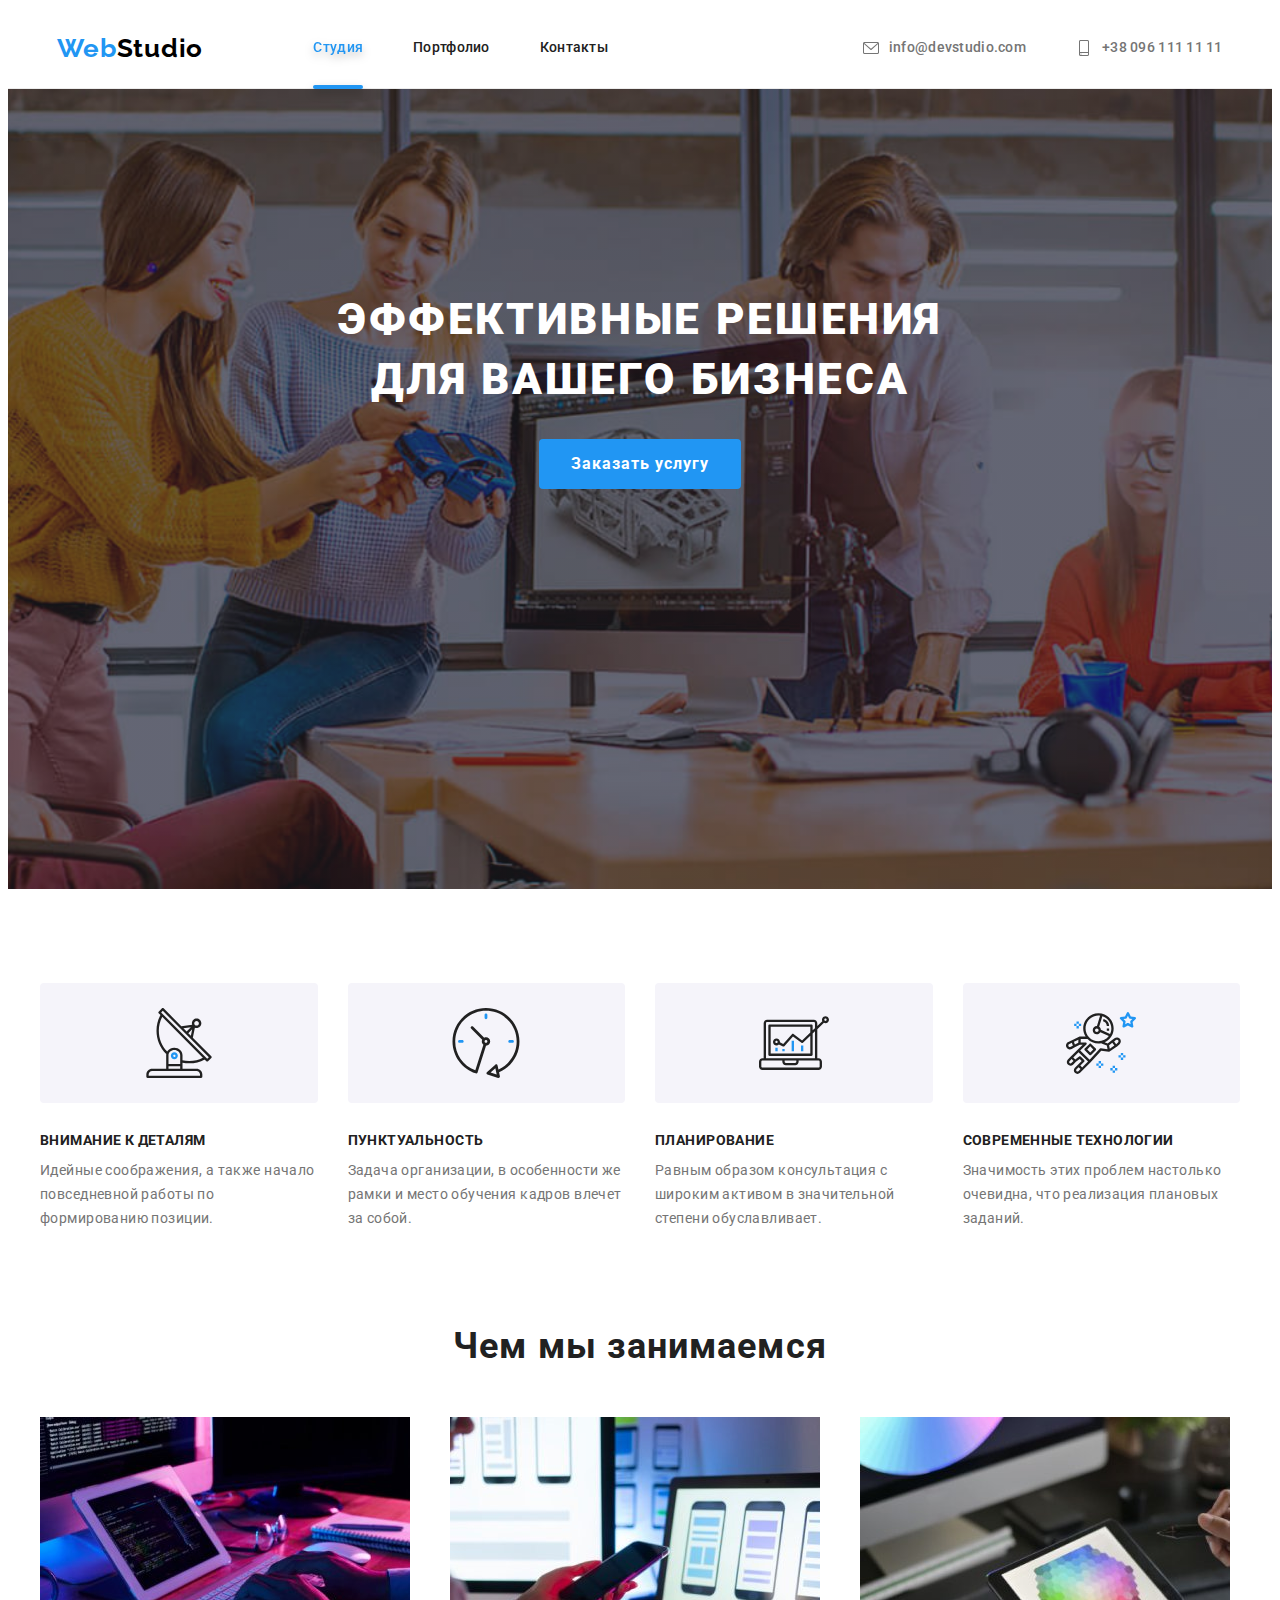
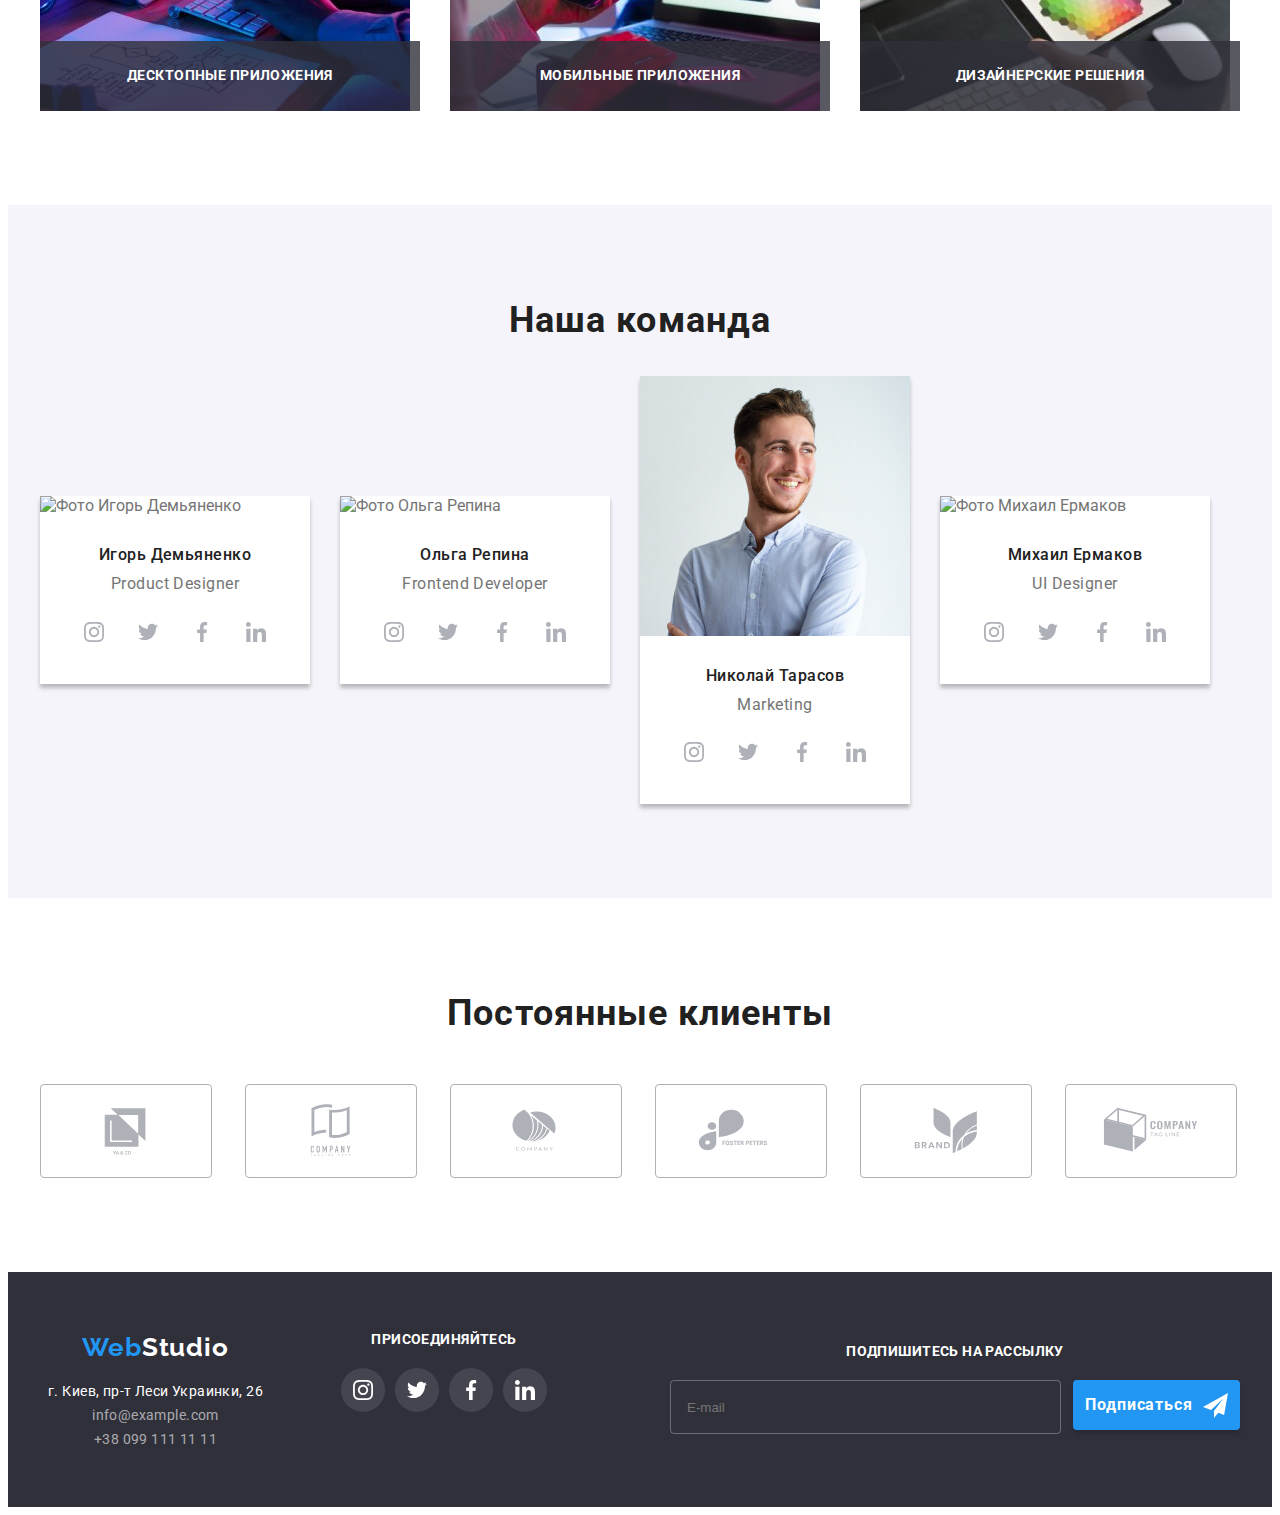
==== commit 3e2c5cdc: "добавляет финальный результат" ====
--- a/index.html
+++ b/index.html
@@ -54,12 +54,16 @@
           <nav class="header-nav__cont">
             <ul class="header__nav list">
               <li class="header-menu__item">
-                <a href="./index.html" class="link connect-item__all nav-link current"
+                <a
+                  href="./index.html"
+                  class="link connect-item__all nav-link current"
                   >Студия
                 </a>
               </li>
               <li class="header-menu__item">
-                <a href="./portfolio.html" class="link connect-item__all nav-link"
+                <a
+                  href="./portfolio.html"
+                  class="link connect-item__all nav-link"
                   >Портфолио</a
                 >
               </li>
@@ -229,33 +233,33 @@
               <picture>
                 <source
                   srcset="
-                    ./images/t-01/product_designer_d.jpg    1x,
-                    ./images/t-01/product_designer_d@2x.jpg 2x,
-                    ./images/t-01/product_designer_d.webp   1x
+                    ./images/team/team-1-desktop.jpg.jpg 1x,
+                    ./images/team/team-1-desktop@2x.jpg  2x,
+                    ./images/team/team-1-desktop.webp    1x
                   "
                   media="(min-width:1200px)"
                   type="image/webp"
                 />
                 <source
                   srcset="
-                    ./images/t-01/product_designer_t.jpg    1x,
-                    ./images/t-01/product_designer_t@2x.jpg 2x,
-                    ./images/t-01/product_designer_t.webp   1x
+                    ./images/team/team-1-tablet.jpg.jpg 1x,
+                    ./images/team/team-1-tablet@2x.jpg  2x,
+                    ./images/team/team-1-tablet.webp    1x
                   "
                   media="(min-width:768px)"
                   type="image/webp"
                 />
                 <source
                   srcset="
-                    ./images/t-01/product_designer_m.jpg    1x,
-                    ./images/t-01/product_designer_m@2x.jpg 2x,
-                    ./images/t-01/product_designer_m.webp   1x
+                    ./images/team/team-1.jpg.jpg 1x,
+                    ./images/team/team-1@2x.jpg  2x,
+                    ./images/team/team-1.webp    1x
                   "
                   media="(min-width:480px)"
                   type="image/webp"
                 />
                 <img
-                  src="./images/t-01/product_designer_m.jpg"
+                  src="./images/team/team-1.jpg"
                   alt="Фото Игорь Демьяненко"
                 />
               </picture>
@@ -305,35 +309,32 @@
               <picture>
                 <source
                   srcset="
-                    ./images/t-02/frontend_developer_d.jpg    1x,
-                    ./images/t-02/frontend_developer_d@2x.jpg 2x,
-                    ./images/t-02/frontend_developer_d.webp   1x
+                    ./images/team/team-2-desktop.jpg.jpg 1x,
+                    ./images/team/team-2-desktop@2x.jpg  2x,
+                    ./images/team/team-2-desktop.webp    1x
                   "
                   media="(min-width:1200px)"
                   type="image/webp"
                 />
                 <source
                   srcset="
-                    ./images/t-02/frontend_developer_t.jpg    1x,
-                    ./images/t-02/frontend_developer_t@2x.jpg 2x,
-                    ./images/t-02/frontend_developer_t.webp   1x
+                    ./images/team/team-2-tablet.jpg.jpg 1x,
+                    ./images/team/team-2-tablet@2x.jpg  2x,
+                    ./images/team/team-2-tablet.webp    1x
                   "
                   media="(min-width:768px)"
                   type="image/webp"
                 />
                 <source
                   srcset="
-                    ./images/t-02/frontend_developer_m.jpg    1x,
-                    ./images/t-02/frontend_developer_m@2x.jpg 2x,
-                    ./images/t-02/frontend_developer_m.webp   1x
+                    ./images/team/team-2.jpg.jpg 1x,
+                    ./images/team/team-2@2x.jpg  2x,
+                    ./images/team/team-2.webp    1x
                   "
                   media="(min-width:480px)"
                   type="image/webp"
                 />
-                <img
-                  src="./images/t-02/frontend_developer_m.jpg"
-                  alt="Фото Ольга Репина"
-                />
+                <img src="./images/team/team-2.jpg" alt="Фото Ольга Репина" />
               </picture>
 
               <!-- <img
@@ -381,33 +382,33 @@
               <picture>
                 <source
                   srcset="
-                    ./images/t-03/marketing_d.jpg    1x,
-                    ./images/t-03/marketing_d@2x.jpg 2x,
-                    ./images/t-03/marketing_d.webp   1x
+                    ./images/team/team-3-desktop.jpg 1x,
+                    ./images/team/team-3-desktop.webp    1x
+                    ./images/team/team-3-desktop@2x.jpg  2x,
                   "
                   media="(min-width:1200px)"
                   type="image/webp"
                 />
                 <source
                   srcset="
-                    ./images/t-03/marketing_t.jpg    1x,
-                    ./images/t-03/marketing_t@2x.jpg 2x,
-                    ./images/t-03/marketing_t.webp   1x
+                    ./images/team/team-3-tablet.jpg    1x,
+                    ./images/team/team-3-tablet@2x.jpg 2x,
+                    ./images/team/team-3-tablet.webp   1x
                   "
                   media="(min-width:768px)"
                   type="image/webp"
                 />
                 <source
                   srcset="
-                    ./images/t-03/marketing_m.jpg    1x,
-                    ./images/t-03/marketing_m@2x.jpg 2x,
-                    ./images/t-03/marketing_m.webp   1x
+                    ./images/team/team-3.jpg.jpg 1x,
+                    ./images/team/team-3@2x.jpg  2x,
+                    ./images/team/team-3.webp    1x
                   "
                   media="(min-width:480px)"
                   type="image/webp"
                 />
                 <img
-                  src="./images/t-03/marketing_m.jpg"
+                  src="./images/team/team-3.jpg"
                   alt="Фото Николай Тарасов"
                 />
               </picture>
@@ -456,35 +457,32 @@
               <picture>
                 <source
                   srcset="
-                    ./images/t-04/ui_designer_d.jpg    1x,
-                    ./images/t-04/ui_designer_d@2x.jpg 2x,
-                    ./images/t-04/ui_designer_d.webp   1x
+                    ./images/team/team-4-desktop.jpg.jpg 1x,
+                    ./images/team/team-4-desktop@2x.jpg  2x,
+                    ./images/team/team-4-desktop.webp    1x
                   "
                   media="(min-width:1200px)"
                   type="image/webp"
                 />
                 <source
                   srcset="
-                    ./images/t-04/ui_designer_t.jpg    1x,
-                    ./images/t-04/ui_designer_t@2x.jpg 2x,
-                    ./images/t-04/ui_designer_t.webp   1x
+                    ./images/team/team-4-tablet.jpg.jpg 1x,
+                    ./images/team/team-4-tablet@2x.jpg  2x,
+                    ./images/team/team-4-tablet.webp    1x
                   "
                   media="(min-width:768px)"
                   type="image/webp"
                 />
                 <source
                   srcset="
-                    ./images/t-04/ui_designer_m.jpg    1x,
-                    ./images/t-04/ui_designer_m@2x.jpg 2x,
-                    ./images/t-04/ui_designer_m.webp   1x
+                    ./images/team/team-4.jpg.jpg 1x,
+                    ./images/team/team-4@2x.jpg  2x,
+                    ./images/team/team-4.webp    1x
                   "
                   media="(min-width:480px)"
                   type="image/webp"
                 />
-                <img
-                  src="./images/t-04/ui_designer_m.jpg"
-                  alt="Фото Михаил Ермаков"
-                />
+                <img src="./images/team/team-4.jpg" alt="Фото Михаил Ермаков" />
               </picture>
               <!-- <img
                 class="image-item"
@@ -643,6 +641,7 @@
         <div class="form-footer">
           <p class="bottom-title">Подпишитесь на рассылку</p>
           <form class="form-subscribe" action="#">
+            <label class="label-subscribe" for="mail"></label>
             <input
               type="email"
               class="input-subscribe"
--- a/css/main.min.css
+++ b/css/main.min.css
@@ -1,2 +1,2 @@
-:root{--primary-text-color: #757575;--title-text-color: #212121;--accent-color: #2196f3;--primary-white-color: #ffffff;--primary-black-color: #000000;--footer-bcg-color: #2f303a;--footer-adr-color: rgba(255, 255, 255, 0.6);--secondary-bcg-color: #f5f4fa;--time-func: cubic-bezier(0.4, 0, 0.2, 1);--maine-font: 'Roboto', sans-serif;--secondary-font: 'Raleway', sans-serif}.visually-hidden{position:absolute;white-space:nowrap;width:1px;height:1px;overflow:hidden;border:0;padding:0;clip:rect(0 0 0 0);clip-path:inset(50%);margin:-1px}.social-list{display:flex;justify-content:center}.social-item{width:44px;height:44px;margin-right:10px}.social-item:last-child{margin-right:0}.social-link{width:100%;height:100%;border-radius:50%;display:flex;align-items:center;justify-content:center;transition:color 250ms var(--time-func),background-color 250ms var(--time-func)}.social-link:hover,.social-link:focus{background:var(--accent-color)}.social-icon{fill:#afb1b8}.social-link:hover .social-icon,.social-link:focus .social-icon{fill:var(--primary-white-color)}body{background-color:var(--primary-white-color);color:var(--primary-text-color);font-family:var(--maine-font)}p,h1,h2,h3,h4,h5,h6{margin:0}ul{margin:0;padding:0}.container{padding:0 15px;margin:0 auto}@media screen and (min-width: 480px){.container{width:480px}}@media screen and (min-width: 768px){.container{width:768px}}@media screen and (min-width: 1200px){.container{width:1200px}}.list{list-style:none}.link{text-decoration:none}.section-title{color:var(--title-text-color);font-weight:700;font-size:28px;line-height:1.18;text-align:center;letter-spacing:0.03em;margin-bottom:30px}@media screen and (min-width: 1200px){.section-title{margin-bottom:50px;font-size:36px;line-height:1.17}}.footer{flex-direction:column;padding:60px 0;background-color:var(--footer-bcg-color);margin:0 auto;text-align:center}@media screen and (min-width: 1200px){.footer{padding:94px 0}}@media screen and (min-width: 1200px){.container-bottom{display:flex}}.item-contacts:not(:last-child){margin-bottom:9px}.item-contacts{transition:color 250ms var(--time-func)}.bottom-left{text-align:center}@media screen and (min-width: 768px){.bottom-left{margin-right:165px}}@media screen and (min-width: 1200px){.bottom-left{width:231px;margin-right:70px}}.footer-list{list-style:none;color:var(--primary-white-color)}.footer-list .footer-link{color:var(--footer-adr-color);text-decoration:none;transition:color 250ms var(--time-func)}.footer-list :hover,.footer-list :focus{color:var(--accent-color)}.footer-adress{margin-top:20px;margin-bottom:60px;font-style:inherit;font-size:14px;letter-spacing:0.03em}.footer-adress :not(:last-child){margin-bottom:8px}@media screen and (min-width: 1200px){.footer-adress{margin-top:0;margin-bottom:0}}@media screen and (max-width: 767px){.links{margin-top:20px;margin-bottom:60px;text-align:center}}@media screen and (min-width: 768px){.contact-social-wraper{display:flex;justify-content:center}}.bottom-title{margin-top:0;margin-bottom:20px;font-weight:700;font-size:14px;line-height:1.14;letter-spacing:0.03em;text-transform:uppercase;color:var(--primary-white-color)}.bottom-icon-list{display:flex;justify-content:center}.item-bottom{fill:var(--primary-white-color)}.bottom-icon-list-item{width:44px;height:44px}.bottom-icon-list-item .link:hover,.bottom-icon-list-item .link:focus{background-color:var(--accent-color)}.bottom-icon-list-item .link{fill:currentColor}.bottom-icon-list-item:not(:last-child){margin-right:10px}.icon-link{width:100%;height:100%;background-color:rgba(255,255,255,0.1);border-radius:50%;display:flex;align-items:center;justify-content:center;transition:color 250ms var(--time-func),background-color 250ms var(--time-func)}.form-footer{text-align:center}@media screen and (min-width: 1200px){.form-footer{width:570px;height:86px;margin-left:93px}}@media screen and (max-width: 1199px){.form-subscribe{display:flex;flex-direction:column;align-items:center}}@media screen and (min-width: 1200px){.form-subscribe{display:flex}}.input-subscribe{margin-bottom:20px;padding-left:16px;position:relative;width:358px;height:50px;background-color:transparent;border:1px solid rgba(255,255,255,0.3);border-radius:4px;color:rgba(255,255,255,0.6)}.btn-subscribe{display:flex;align-items:center;justify-content:center;width:200px;height:50px;border:none;border-radius:4px;background-color:var(--accent-color);cursor:pointer;color:var(--primary-white-color);margin-left:12px;box-shadow:0px 4px 4px 0px #00000026}.btn-name{font-family:var(--maine-font);font-style:normal;font-weight:700;font-size:16px;line-height:1.87;letter-spacing:0.06em;margin-right:10px}.btn-svg-icon{fill:var(--primary-white-color)}.modal{position:absolute;padding:40px;z-index:102;top:67%;left:50%;transform:translate(-50%, -50%);transition:transform 250ms var(--time-func);width:450px;height:609px;background:var(--primary-white-color);box-shadow:0px 1px 3px rgba(0,0,0,0.12),0px 1px 1px rgba(0,0,0,0.14),0px 2px 1px rgba(0,0,0,0.2);border-radius:4px}@media screen and (min-width: 1200px){.modal{width:528px;height:581px;top:50%}}.text-modal-form{font-family:var(--maine-font);font-style:normal;font-weight:700;font-size:20px;line-height:1.15;text-align:center;letter-spacing:0.03em;color:var(--title-text-color)}.form-modal{margin-top:12px;display:flex;flex-direction:column}.label-modal{margin-bottom:4px;font-family:var(--maine-font);font-style:normal;font-weight:normal;font-size:12px;line-height:1.166;letter-spacing:0.01em;color:var(--primary-text-color)}.input-modal{display:inline-grid;position:relative;margin-bottom:10px}.input-form{height:40px;padding-left:42px}.svg-modal{position:absolute;margin-left:12px;top:50%;transform:translateY(-50%);height:18px;width:18px;transition:fill 250ms var(--time-func)}.textarea-form{padding:12px 16px;height:120px;width:100%;font-family:var(--maine-font);margin-bottom:20px;font-style:normal;font-weight:normal;font-size:12px;line-height:1.166;letter-spacing:0.01em}.link-conditions{color:var(--accent-color)}.policy{margin-bottom:30px;text-align:center}.label-policy{font-family:var(--maine-font);font-style:normal;font-weight:normal;font-size:14px;line-height:1.71;letter-spacing:0.03em;color:var(--primary-text-color)}.label-policy::before{display:inline-block;content:'';vertical-align:middle;margin-right:8px;border:1px solid var(--primary-text-color);border-radius:4px;height:16px;width:15px;transition:background-color 250ms linear var(--time-func) transrorm 250ms linear var(--time-func)}.input-policy:focus+.label-policy::before{border:2px solid var(--accent-color)}.input-policy:checked+.label-policy::before{border:1px solid var(--accent-color);background-color:var(--accent-color);background-image:url(../images/icon_check.svg);background-size:cover;background-position:center;background-repeat:no-repeat}.input-form:placeholder-shown{border:1px solid rgba(33,33,33,0.2);border-radius:4px;transition:border-color 250ms var(--time-func)}.input-form:placeholder-shown:focus,.textarea-form:placeholder-shown:focus{outline:none;border:1px solid var(--accent-color);border-radius:4px}.textarea-form:placeholder-shown{border:1px solid rgba(33,33,33,0.2);border-radius:4px;resize:none;transition:border-color 250ms var(--time-func)}.input-form:focus+.svg-modal{fill:var(--accent-color)}.btn-form-link{color:var(--primary-white-color);border:none;padding:0;width:200px;height:50px;background:#188ce8;box-shadow:0px 4px 4px rgba(0,0,0,0.15);border-radius:4px;font-family:var(--maine-font);font-style:normal;font-weight:700;font-size:16px;line-height:1.88;letter-spacing:0.06em;cursor:pointer;display:block;margin:0 auto;transition:color 250ms var(--time-func),background-color 250ms var(--time-func),box-shadow 250ms var(--time-func)}.btn-close{position:absolute;top:8px;right:8px;display:flex;justify-content:center;align-items:center;padding:0;width:30px;height:30px;border-radius:50%;cursor:pointer;color:var(--title-text-color);background:var(--primary-white-color);border:1px solid rgba(0,0,0,0.1)}.btn-close:hover,.btn-close:focus>.close-icon{fill:var(--accent-color);transition:color 250ms linear var(--time-func) transrorm 250ms linear var(--time-func)}.backdrop{position:fixed;width:100vw;height:100vh;overflow-y:scroll;left:0;top:0;background-color:rgba(0,0,0,0.2);opacity:1;transition:opacity 250ms var(--time-func);z-index:2}.backdrop.is-hidden{opacity:0;pointer-events:none}.backdrop.is-hidden .modal{transform:translate(-50%, -50%) scale(1.1)}.logo-name__header{text-decoration:none;color:var(--primary-black-color)}@media screen and (min-width: 768px) and (max-width: 1199px){.logo-name__header{margin-right:88px}}.logo-name__footer{color:var(--primary-white-color);display:inline-block}@media screen and (min-width: 1200px){.logo-name__footer{margin-bottom:20px}}.logo-name{font-family:var(--secondary-font);font-weight:700;font-size:24px;line-height:1.17;letter-spacing:0.03em;transition:color 250ms var(--time-func)}.logo-name:hover{color:var(--accent-color)}@media screen and (min-width: 1200px){.logo-name{font-size:26px;line-height:1.19}}.logo-web{color:var(--accent-color)}.logo-mobmenu-block{position:relative;display:flex;align-items:center;justify-content:space-between}.menu{position:absolute;right:0;z-index:100;display:inline-flex;margin:0;padding:0;border:none;background-color:transparent;cursor:pointer;outline:none}.menu:hover .icon-close,.menu:hover .icon-menu .menu:focus .icon-close,.menu:focus .icon-menu{fill:var(--accent-color)}@media screen and (min-width: 768px){.menu{display:none}}.menu .icon-close{display:none}.menu.is-open .icon-close{display:block}.menu.is-open .icon-menu{display:none}@media screen and (max-width: 767px){.navigation-menu{display:none;z-index:10;padding:48px 40px;background-color:#fff;position:absolute;content:'';text-align:center;display:none;width:100%;top:0;left:0}.navigation-menu.navigation-menu.is-open{display:block}}@media screen and (min-width: 768px){.navigation-menu{display:flex;align-items:center}}.button-hero{display:block;margin:0 auto;padding:10px 32px}.button{cursor:pointer;border:none;border-radius:4px;color:var(--title-text-color);background-color:var(--secondary-bcg-color);font-family:inherit;font-weight:700;font-size:16px;line-height:1.87;letter-spacing:0.06em}.button:hover,.button:focus{background-color:var(--primary-white-color);color:var(--accent-color)}button.primary{background-color:var(--accent-color);color:var(--primary-white-color);transition:color 250ms var(--time-func),background-color 250ms var(--time-func)}button.secondery{background-color:var(--primary-white-color);color:var(--accent-color);transition:color 250ms var(--time-func),background-color 250ms var(--time-func)}.button-filtr{font-weight:500;font-size:16px;line-height:1.62;text-align:center;letter-spacing:0.03em;transition:color 250ms var(--time-func),background-color 250ms var(--time-func),box-shadow 250ms var(--time-func)}.button-filtr:hover,.button-filtr:focus{background-color:var(--accent-color);color:var(--primary-white-color);box-shadow:0px 4px 4px 0px #00000040}.button-filtr.active{background-color:var(--accent-color);color:var(--primary-white-color);box-shadow:0px 4px 4px 0px #00000040}.hero{background:var(--footer-bcg-color);padding:118px 0;max-width:480px;height:400px;margin-left:auto;margin-right:auto;background-image:linear-gradient(rgba(47,48,58,0.4), rgba(47,48,58,0.4)),url("../../images/hero/hero_img_m.jpg");background-position:center;background-repeat:no-repeat;background-size:cover}@media (min-device-pixel-ratio: 2), (min-resolution: 192dpi), (min-resolution: 2dppx){.hero{background-image:linear-gradient(rgba(47,48,58,0.4), rgba(47,48,58,0.4)),url("../../images/hero/hero_img_m@2x.jpg")}}@media screen and (min-width: 768px){.hero{background-image:linear-gradient(rgba(47,48,58,0.4), rgba(47,48,58,0.4)),url("../../images/hero/hero_img_t.jpg");max-width:768px;height:400px}}@media screen and (min-width: 768px) and (min-device-pixel-ratio: 2), screen and (min-width: 768px) and (min-resolution: 192dpi), screen and (min-width: 768px) and (min-resolution: 2dppx){.hero{background-image:linear-gradient(rgba(47,48,58,0.4), rgba(47,48,58,0.4)),url("../../images/hero/hero_img_t@2x.jpg")}}@media screen and (min-width: 1200px){.hero{background-image:linear-gradient(rgba(47,48,58,0.4), rgba(47,48,58,0.4)),url("../../images/hero/hero_img_d.jpg");max-width:1600px;height:600px;padding:200px 0}}@media screen and (min-width: 1200px) and (min-device-pixel-ratio: 2), screen and (min-width: 1200px) and (min-resolution: 192dpi), screen and (min-width: 1200px) and (min-resolution: 2dppx){.hero{background-image:linear-gradient(rgba(47,48,58,0.4), rgba(47,48,58,0.4)),url("../../images/hero/hero_img_d@2x.jpg")}}.hero-title{text-transform:uppercase;text-align:center;color:var(--primary-white-color);font-style:normal;font-weight:900;font-size:26px;line-height:1.6153;margin-bottom:30px;letter-spacing:0.06em}@media screen and (min-width: 1200px){.hero-title{font-size:44px;line-height:1.364}}.list-team{display:flex;flex-direction:column;align-items:center}@media screen and (min-width: 768px){.list-team{flex-direction:row;flex-wrap:wrap;margin:-15px}}@media screen and (min-width: 1200px){.list-team{flex-wrap:wrap;margin-left:-30px;margin-bottom:-30px}}.team-icon{display:flex;flex-direction:column;margin:15px;background-color:var(--primary-white-color);width:450px;box-shadow:0px 4px 4px 0px #00000040}@media screen and (min-width: 768px){.team-icon{width:354px}}@media screen and (min-width: 1200px){.team-icon{width:calc(100% / 4 - 30px);margin:0;margin-left:30px;margin-bottom:30px}}.section-team{background-color:var(--secondary-bcg-color);padding:60px 0}.section-team .team-title{color:var(--title-text-color);font-weight:500;font-size:16px;line-height:1.19;text-align:center;letter-spacing:0.03em;margin-bottom:10px}.team-list-text{font-size:16px;line-height:1.19;text-align:center;letter-spacing:0.03em;margin-bottom:16px}.team-item-descrip{padding-top:30px;padding-bottom:30px}.section-clients{background-color:var(--primary-white-color);padding:60px 0}@media screen and (min-width: 1200px){.section-clients{padding-top:94px;padding-bottom:94px}}.clients-icon{fill:currentColor;transition:fill 250ms var(--time-func)}.list-clients{display:flex;flex-wrap:wrap;justify-content:center;margin:-15px}.clients-icon-background{margin:15px;width:calc((100% - 2 * 30px) / 2)}@media screen and (min-width: 768px){.clients-icon-background{width:calc((100% - 3 * 30px) / 3)}}@media screen and (min-width: 768px){.clients-icon-background{margin-right:30px}}@media screen and (min-width: 1200px){.clients-icon-background{width:calc((100% - 6 * 30px) / 6);margin-right:15px}}.item-box{color:#afb1b8;display:flex;height:92px;width:100%;border:1px solid #afb1b8;border-radius:4px;align-items:center;justify-content:center;transition:border-color 250ms var(--time-func)}.item-box:hover,.item-box:focus{border-color:var(--accent-color)}@media screen and (min-width: 768px){.item-box{width:100%}}@media screen and (min-width: 1200px){.item-box{height:92px;width:170px}}.item-box:focus .clients-icon,.item-box:hover .clients-icon{fill:var(--accent-color)}.thumb{position:relative}.text-doing{position:absolute;display:flex;justify-content:center;height:70px;width:100%;bottom:0;left:0;margin:auto;align-items:center;font-style:normal;font-weight:700;font-size:14px;line-height:1.14;text-align:center;letter-spacing:0.03em;text-transform:uppercase;background:rgba(47,48,58,0.8);color:var(--primary-white-color)}.section-doing{padding-bottom:94px;display:none}@media screen and (min-width: 1200px){.section-doing{display:block}}.list-doing{display:flex;flex-wrap:wrap;margin-left:-30px;margin-bottom:-30px}.list-doing-item{width:calc(100% / 3 - 30px);margin-left:30px;margin-bottom:30px}.section-features .features-title{color:var(--title-text-color);font-weight:700;font-size:14px;line-height:1.14;letter-spacing:0.03em;text-transform:uppercase;margin-bottom:10px}.features-text{font-size:14px;line-height:1.71;letter-spacing:0.03em}.section-features{padding:60px 0;min-width:320px;margin:0 auto}.list-features{display:flex;flex-direction:column;align-items:center}@media screen and (min-width: 768px){.list-features{flex-direction:row;flex-wrap:wrap}}.features-item{margin-bottom:30px}@media screen and (min-width: 768px){.features-item{width:354px}.features-item:nth-child(odd){margin-right:30px}}@media screen and (min-width: 1200px){.features-item{width:270px}.features-item:not(:last-child){margin-right:30px}}.features-icon-background{display:flex;align-items:center;justify-content:center;height:120px;width:100%;margin-bottom:30px;background-color:var(--secondary-bcg-color);border-radius:4px}.portfolio-list .title{color:var(--title-text-color);font-weight:700;font-size:18px;line-height:2;letter-spacing:0.06em;margin-bottom:4px}.portfolio-list-text{font-size:16px;line-height:1.87;letter-spacing:0.03em}.menu-partfolio{display:flex;flex-wrap:wrap;margin-bottom:25px}@media screen and (min-width: 768px){.menu-partfolio{justify-content:center;margin-bottom:30px}}@media screen and (min-width: 1200px){.menu-partfolio{margin-bottom:50px}}.item-filtr:not(:last-child){margin-right:8px}.item-filtr:not(:last-child) :nth-child(-n+3){margin-bottom:15 px}.section-portfolio{padding-top:60px}@media screen and (min-width: 1200px){.section-portfolio{padding-top:94px;padding-bottom:94px}}.portfolio-item-descrip{padding-top:20px;padding-bottom:20px;padding-left:24px;padding-right:24px;border-bottom:1px solid #eeeeee;border-left:1px solid #eeeeee;border-right:1px solid #eeeeee}@media screen and (min-width: 768px){.portfolio-list{display:flex;flex-wrap:wrap}}@media screen and (min-width: 1200px){.portfolio-list{margin-bottom:-30px;padding-bottom:60px}}.item-portfolio{width:calc(100% / 1 - 30px);margin-bottom:30px}.item-portfolio:hover .overlay-box{transform:translateY(0%)}@media screen and (min-width: 768px){.item-portfolio{width:calc(100% / 2 - 30px);margin:15px}}@media screen and (min-width: 1200px){.item-portfolio{width:calc(100% / 3 - 30px)}}.portfolio-project-item:focus .overlay-box{transform:translateY(0%)}.portfolio-project-item{display:inline-block;transition:box-shadow 1000ms var(--time-func)}.portfolio-project-item:focus,.portfolio-project-item:hover{box-shadow:0px 4px 4px 0px #00000040}.image-portfolio{position:relative;overflow:hidden}.overlay-box{position:absolute;top:0;left:0;width:100%;height:100%;background:rgba(33,150,243,0.9);transform:translateY(101%);transition:transform 250ms var(--time-func)}.overlay-box-text{padding:63px 24px 63px 24px;margin:0;color:var(--primary-white-color);font-weight:400;font-size:18px;line-height:1.56}.image-item{display:block;max-width:100%;height:auto}.button-filtr{padding:6px 22px;margin-bottom:15px}@media screen and (min-width: 768px){.button-filtr{margin-bottom:0}}.header{border-bottom:1px solid #ececec;position:relative}@media screen and (max-width: 767px){.header{padding:16px 0}}.header-nav__cont{display:flex;align-items:center}.header-menu__item:not(:last-child){margin-bottom:32px}@media screen and (min-width: 768px){.header-menu__item:not(:last-child){margin-right:50px;margin-bottom:0px}}@media screen and (min-width: 768px){.header__container{display:flex;align-items:center}}@media screen and (min-width: 1200px){.header__container{display:flex;justify-content:space-between}}.connect-item{margin-bottom:32px}@media screen and (min-width: 768px){.connect-item{margin-bottom:0px}}@media screen and (min-width: 768px){.nav-link{padding-top:32px;padding-bottom:32px}}@media screen and (min-width: 768px){.connect-item:not(:last-child){margin-bottom:10px}}@media screen and (min-width: 1200px){.connect-item:not(:last-child){margin-right:50px;margin-bottom:0}}@media screen and (min-width: 768px){.header__nav{display:flex}}.header__nav .link{font-size:40px;color:var(--title-text-color);font-weight:500;line-height:1.18;letter-spacing:0.02em;transition:color 250ms var(--time-func)}@media screen and (min-width: 768px){.header__nav .link{font-size:14px;line-height:1.14}}.header__nav .link:hover,.header__nav .link:focus{color:var(--accent-color)}.header__nav .link.current{color:var(--accent-color);transition:filter 250ms var(--time-func)}@media screen and (min-width: 768px){.header__nav .link.current{filter:drop-shadow(0px 4px 4px rgba(0,0,0,0.25))}}@media screen and (min-width: 768px){.current.link::after{position:absolute;content:'';width:100%;height:4px;bottom:-1px;left:0;background:var(--accent-color);border-radius:2px}}.header-contact__link{list-style:none;display:flex;flex-direction:column-reverse;margin-left:auto;margin-top:306px}@media screen and (min-width: 768px){.header-contact__link{flex-direction:column;font-size:14px;line-height:1.14;margin-top:0px;margin-left:50px}}@media screen and (min-width: 1200px){.header-contact__link{display:flex;flex-direction:row}}.header-contact__link .link{color:var(--title-text-color);font-weight:500;font-size:28px;line-height:1.18;letter-spacing:0.02em;color:var(--primary-text-color);transition:color 250ms var(--time-func)}@media screen and (min-width: 768px){.header-contact__link .link{font-size:14px;line-height:1.14}}.header-contact__link .link:hover,.header-contact__link .link:focus{color:var(--accent-color);font-size:40px}@media screen and (min-width: 768px){.header-contact__link .link:hover,.header-contact__link .link:focus{font-size:14px;line-height:1.14}}.connect-item__all{display:block;align-items:center;display:flex;fill:currentColor}.icon-picture{display:none;margin-right:10px}@media screen and (min-width: 768px){.icon-picture{display:block}}.social-mobile-list{margin-top:32px;display:flex}@media screen and (min-width: 768px){.social-mobile-list{display:none}}.social-mobile-link{font-family:Roboto;font-style:normal;font-weight:500;font-size:18px;line-height:1.22;letter-spacing:0.02em;color:var(--accent-color)}.social-mobile-item:not(:last-child){margin-right:10px;padding-right:10px;border-right:1px solid rgba(33,33,33,0.2)}
+:root{--primary-text-color: #757575;--title-text-color: #212121;--accent-color: #2196f3;--primary-white-color: #ffffff;--primary-black-color: #000000;--footer-bcg-color: #2f303a;--footer-adr-color: rgba(255, 255, 255, 0.6);--secondary-bcg-color: #f5f4fa;--time-func: cubic-bezier(0.4, 0, 0.2, 1);--maine-font: 'Roboto', sans-serif;--secondary-font: 'Raleway', sans-serif}.visually-hidden{position:absolute;white-space:nowrap;width:1px;height:1px;overflow:hidden;border:0;padding:0;clip:rect(0 0 0 0);clip-path:inset(50%);margin:-1px}.social-list{display:flex;justify-content:center}.social-item{width:44px;height:44px;margin-right:10px}.social-item:last-child{margin-right:0}.social-link{width:100%;height:100%;border-radius:50%;display:flex;align-items:center;justify-content:center;transition:color 250ms var(--time-func),background-color 250ms var(--time-func)}.social-link:hover,.social-link:focus{background:var(--accent-color)}.social-icon{fill:#afb1b8}.social-link:hover .social-icon,.social-link:focus .social-icon{fill:var(--primary-white-color)}body{background-color:var(--primary-white-color);color:var(--primary-text-color);font-family:var(--maine-font)}img{display:block;max-width:100%;height:auto}p,h1,h2,h3,h4,h5,h6{margin:0}ul{margin:0;padding:0}.container{padding:0 15px;margin:0 auto;min-width:320px}@media screen and (max-width: 479px){.container{max-width:480px}}@media screen and (min-width: 480px){.container{width:480px}}@media screen and (min-width: 768px){.container{width:768px}}@media screen and (min-width: 1200px){.container{width:1200px}}.list{list-style:none}.link{text-decoration:none}.section-title{color:var(--title-text-color);font-weight:700;font-size:28px;line-height:1.18;text-align:center;letter-spacing:0.03em;margin-bottom:30px}@media screen and (min-width: 1200px){.section-title{margin-bottom:50px;font-size:36px;line-height:1.17}}.footer{flex-direction:column;padding:60px 0;background-color:var(--footer-bcg-color);margin:0 auto;text-align:center}@media screen and (min-width: 1200px){.container-bottom{display:flex;justify-content:space-between;align-items:baseline}}.item-contacts:not(:last-child){margin-bottom:9px}.item-contacts{transition:color 250ms var(--time-func)}.bottom-left{text-align:center}@media screen and (min-width: 768px){.bottom-left{margin-right:165px}}@media screen and (min-width: 1200px){.bottom-left{width:231px;margin-right:70px}}.footer-list{list-style:none;color:var(--primary-white-color)}.footer-list .footer-link{color:var(--footer-adr-color);text-decoration:none;transition:color 250ms var(--time-func)}.footer-list :hover,.footer-list :focus{color:var(--accent-color)}.footer-adress{margin-top:20px;margin-bottom:60px;font-style:inherit;font-size:14px;letter-spacing:0.03em}.footer-adress :not(:last-child){margin-bottom:8px}@media screen and (min-width: 1200px){.footer-adress{margin-top:0;margin-bottom:0}}@media screen and (max-width: 767px){.links{margin-bottom:60px;text-align:center}}@media screen and (min-width: 768px){.contact-social-wraper{display:flex;justify-content:center}}.bottom-title{margin-top:0;margin-bottom:20px;font-weight:700;font-size:14px;line-height:1.14;letter-spacing:0.03em;text-transform:uppercase;color:var(--primary-white-color)}.bottom-icon-list{display:flex;justify-content:center}.item-bottom{fill:var(--primary-white-color)}.bottom-icon-list-item{width:44px;height:44px}.bottom-icon-list-item .link:hover,.bottom-icon-list-item .link:focus{background-color:var(--accent-color)}.bottom-icon-list-item .link{fill:currentColor}.bottom-icon-list-item:not(:last-child){margin-right:10px}.icon-link{width:100%;height:100%;background-color:rgba(255,255,255,0.1);border-radius:50%;display:flex;align-items:center;justify-content:center;transition:color 250ms var(--time-func),background-color 250ms var(--time-func)}.form-footer{text-align:center}@media screen and (min-width: 1200px){.form-footer{width:570px;height:86px;margin-left:93px}}@media screen and (max-width: 1199px){.form-subscribe{display:flex;flex-direction:column;align-items:center}}@media screen and (min-width: 1200px){.form-subscribe{display:flex}}.input-subscribe{margin-bottom:20px;padding-left:16px;position:relative;width:100%;height:50px;background-color:transparent;border:1px solid rgba(255,255,255,0.3);border-radius:4px;color:rgba(255,255,255,0.6)}@media screen and (min-width: 768px){.input-subscribe{width:450px}}@media screen and (min-width: 1200px){.input-subscribe{margin-bottom:0}}.btn-subscribe{display:flex;align-items:center;justify-content:center;width:200px;height:50px;border:none;border-radius:4px;background-color:var(--accent-color);cursor:pointer;color:var(--primary-white-color);margin-left:12px;box-shadow:0px 4px 4px 0px #00000026}.btn-name{font-family:var(--maine-font);font-style:normal;font-weight:700;font-size:16px;line-height:1.87;letter-spacing:0.06em;margin-right:10px}.btn-svg-icon{fill:var(--primary-white-color)}.modal{position:relative;margin:0 auto;padding:40px;width:100%;background-color:var(--primary-white-color);box-shadow:0px 1px 3px rgba(0,0,0,0.12),0px 1px 1px rgba(0,0,0,0.14),0px 2px 1px rgba(0,0,0,0.2);border-radius:4px}@media screen and (min-width: 480px){.modal{max-width:450px}}@media screen and (min-width: 1200px){.modal{position:absolute;z-index:102;max-width:528px;top:50%;left:50%;transform:translate(-50%, -50%) scale(1);transition:transform 250ms var(--time-func)}}.text-modal-form{font-family:var(--maine-font);font-style:normal;font-weight:700;font-size:20px;line-height:1.15;text-align:center;letter-spacing:0.03em;color:var(--title-text-color)}.form-modal{margin-top:12px;display:flex;flex-direction:column}.label-modal{margin-bottom:4px;font-family:var(--maine-font);font-style:normal;font-weight:normal;font-size:12px;line-height:1.166;letter-spacing:0.01em;color:var(--primary-text-color)}.input-modal{display:inline-grid;position:relative;margin-bottom:10px}.input-form{height:40px;padding-left:42px}.svg-modal{position:absolute;margin-left:12px;top:50%;transform:translateY(-50%);height:18px;width:18px;transition:fill 250ms var(--time-func)}.textarea-form{padding:12px 16px;height:120px;width:100%;font-family:var(--maine-font);margin-bottom:20px;font-style:normal;font-weight:normal;font-size:12px;line-height:1.166;letter-spacing:0.01em}.link-conditions{color:var(--accent-color)}.policy{margin-bottom:30px;text-align:center}.label-policy{font-family:var(--maine-font);font-style:normal;font-weight:normal;font-size:14px;line-height:1.71;letter-spacing:0.03em;color:var(--primary-text-color)}.label-policy::before{display:inline-block;content:'';vertical-align:middle;margin-right:8px;border:1px solid var(--primary-text-color);border-radius:4px;height:16px;width:15px;transition:background-color 250ms linear var(--time-func) transrorm 250ms linear var(--time-func)}.input-policy:focus+.label-policy::before{border:2px solid var(--accent-color)}.input-policy:checked+.label-policy::before{border:1px solid var(--accent-color);background-color:var(--accent-color);background-image:url(../images/icon_check.svg);background-size:cover;background-position:center;background-repeat:no-repeat}.input-form:placeholder-shown{border:1px solid rgba(33,33,33,0.2);border-radius:4px;transition:border-color 250ms var(--time-func)}.input-form:placeholder-shown:focus,.textarea-form:placeholder-shown:focus{outline:none;border:1px solid var(--accent-color);border-radius:4px}.textarea-form:placeholder-shown{border:1px solid rgba(33,33,33,0.2);border-radius:4px;resize:none;transition:border-color 250ms var(--time-func)}.input-form:focus+.svg-modal{fill:var(--accent-color)}.btn-form-link{color:var(--primary-white-color);border:none;padding:0;width:200px;height:50px;background:#188ce8;box-shadow:0px 4px 4px rgba(0,0,0,0.15);border-radius:4px;font-family:var(--maine-font);font-style:normal;font-weight:700;font-size:16px;line-height:1.88;letter-spacing:0.06em;cursor:pointer;display:block;margin:0 auto;transition:color 250ms var(--time-func),background-color 250ms var(--time-func),box-shadow 250ms var(--time-func)}.btn-close{position:absolute;top:8px;right:8px;display:flex;justify-content:center;align-items:center;padding:0;width:30px;height:30px;border-radius:50%;cursor:pointer;color:var(--title-text-color);background:var(--primary-white-color);border:1px solid rgba(0,0,0,0.1)}.btn-close:hover,.btn-close:focus>.close-icon{fill:var(--accent-color);transition:color 250ms linear var(--time-func) transrorm 250ms linear var(--time-func)}.backdrop{position:fixed;width:100vw;height:100vh;overflow-y:scroll;left:0;top:0;padding:94px 15px;background-color:rgba(0,0,0,0.2);opacity:1;transition:opacity 250ms var(--time-func);z-index:2}.backdrop.is-hidden{opacity:0;pointer-events:none}.backdrop.is-hidden .modal{transform:translate(-50%, -50%) scale(1.1)}.logo-name__header{text-decoration:none;color:var(--primary-black-color)}@media screen and (min-width: 768px) and (max-width: 1199px){.logo-name__header{margin-right:88px}}.logo-name__footer{color:var(--primary-white-color);display:inline-block}@media screen and (min-width: 1200px){.logo-name__footer{margin-bottom:20px}}.logo-name{font-family:var(--secondary-font);font-weight:700;font-size:24px;line-height:1.17;letter-spacing:0.03em;transition:color 250ms var(--time-func)}.logo-name:hover{color:var(--accent-color)}@media screen and (min-width: 1200px){.logo-name{font-size:26px;line-height:1.19}}.logo-web{color:var(--accent-color)}.logo-mobmenu-block{position:relative;display:flex;align-items:center}@media screen and (min-width: 1200px){.logo-mobmenu-block{margin-right:93px}}.menu{position:absolute;right:0;z-index:100;display:inline-flex;margin:0;padding:0;border:none;background-color:transparent;cursor:pointer;outline:none}.menu:hover .icon-close,.menu:hover .icon-menu .menu:focus .icon-close,.menu:focus .icon-menu{fill:var(--accent-color)}@media screen and (min-width: 768px){.menu{display:none}}.menu .icon-close{display:none}.menu.is-open .icon-close{display:block}.menu.is-open .icon-menu{display:none}.menu.is-open{position:fixed;right:10px}@media screen and (max-width: 767px){.navigation-menu{position:fixed;display:flex;flex-direction:column;transform:translateX(100%);transition:transform 250ms var(--time-func);z-index:10;padding:48px 40px;background-color:#fff;text-align:center;width:100vw;height:100vh;top:0;left:0}.navigation-menu.navigation-menu.is-open{transform:translateX(0%);overflow-y:auto}}@media screen and (min-width: 768px){.navigation-menu{display:flex;align-items:center}}.button-hero{display:block;margin:0 auto;padding:10px 32px}.button{cursor:pointer;border:none;border-radius:4px;color:var(--title-text-color);background-color:var(--secondary-bcg-color);font-family:inherit;font-weight:700;font-size:16px;line-height:1.87;letter-spacing:0.06em}.button:hover,.button:focus{background-color:var(--primary-white-color);color:var(--accent-color)}button.primary{background-color:var(--accent-color);color:var(--primary-white-color);transition:color 250ms var(--time-func),background-color 250ms var(--time-func)}button.secondery{background-color:var(--primary-white-color);color:var(--accent-color);transition:color 250ms var(--time-func),background-color 250ms var(--time-func)}.button-filtr{font-weight:500;font-size:16px;line-height:1.62;text-align:center;letter-spacing:0.03em;transition:color 250ms var(--time-func),background-color 250ms var(--time-func),box-shadow 250ms var(--time-func)}.button-filtr:hover,.button-filtr:focus{background-color:var(--accent-color);color:var(--primary-white-color);box-shadow:0px 4px 4px 0px #00000040}.button-filtr.active{background-color:var(--accent-color);color:var(--primary-white-color);box-shadow:0px 4px 4px 0px #00000040}.hero{background:var(--footer-bcg-color);padding:118px 0;min-height:400px;height:100%;margin-left:auto;margin-right:auto;background-image:linear-gradient(rgba(47,48,58,0.4), rgba(47,48,58,0.4)),url("../images/hero/hero.jpg");background-position:center;background-repeat:no-repeat;background-size:cover}@media (min-device-pixel-ratio: 2), (min-resolution: 192dpi), (min-resolution: 2dppx){.hero{background-image:linear-gradient(rgba(47,48,58,0.4), rgba(47,48,58,0.4)),url("../images/hero/hero2x.jpg")}}@media screen and (min-width: 481px){.hero{background-image:linear-gradient(rgba(47,48,58,0.4), rgba(47,48,58,0.4)),url("../images/hero/hero-tablet.jpg");max-width:768px;height:100%}}@media screen and (min-width: 481px) and (min-device-pixel-ratio: 2), screen and (min-width: 481px) and (min-resolution: 192dpi), screen and (min-width: 481px) and (min-resolution: 2dppx){.hero{background-image:linear-gradient(rgba(47,48,58,0.4), rgba(47,48,58,0.4)),url("../images/hero/hero-tablet2x.jpg")}}@media screen and (min-width: 769px){.hero{background-image:linear-gradient(rgba(47,48,58,0.4), rgba(47,48,58,0.4)),url("../images/hero/hero-desktop.jpg");max-width:1600px;height:100%;padding:200px 0}}@media screen and (min-width: 769px) and (min-device-pixel-ratio: 2), screen and (min-width: 769px) and (min-resolution: 192dpi), screen and (min-width: 769px) and (min-resolution: 2dppx){.hero{background-image:linear-gradient(rgba(47,48,58,0.4), rgba(47,48,58,0.4)),url("../images/hero/hero-desktop2x.jpg")}}.hero-title{text-transform:uppercase;text-align:center;color:var(--primary-white-color);font-style:normal;font-weight:900;font-size:20px;line-height:1.6153;margin-bottom:30px;letter-spacing:0.06em}@media screen and (min-width: 480px){.hero-title{font-size:26px;line-height:1.6153}}@media screen and (min-width: 1200px){.hero-title{font-size:44px;line-height:1.364}}.list-team{display:flex;flex-direction:column;align-items:center}@media screen and (min-width: 768px){.list-team{flex-direction:row;flex-wrap:wrap;margin:-15px}}@media screen and (min-width: 1200px){.list-team{flex-wrap:wrap;margin-left:-30px;margin-bottom:-30px}}.team-icon{display:flex;flex-direction:column;margin:15px;background-color:var(--primary-white-color);max-width:calc(100% / 1 - 30px);box-shadow:0px 4px 4px 0px #00000040}@media screen and (min-width: 768px){.team-icon{max-width:calc(100% / 2 - 30px)}}@media screen and (min-width: 1200px){.team-icon{max-width:calc(100% / 4 - 30px);margin:0;margin-left:30px;margin-bottom:30px}}.section-team{background-color:var(--secondary-bcg-color);padding:60px 0}.section-team .team-title{color:var(--title-text-color);font-weight:500;font-size:16px;line-height:1.19;text-align:center;letter-spacing:0.03em;margin-bottom:10px}@media screen and (min-width: 1200px){.section-team{padding:94px 0}}.team-list-text{font-size:16px;line-height:1.19;text-align:center;letter-spacing:0.03em;margin-bottom:16px}.team-item-descrip{padding:30px 32px}.section-clients{background-color:var(--primary-white-color);padding:60px 0}@media screen and (min-width: 1200px){.section-clients{padding-top:94px;padding-bottom:94px}}.clients-icon{fill:currentColor;transition:fill 250ms var(--time-func)}.list-clients{display:flex;flex-wrap:wrap;justify-content:center;margin:-15px}.clients-icon-background{margin:15px;width:calc((100% - 2 * 30px) / 2)}@media screen and (min-width: 768px){.clients-icon-background{width:calc((100% - 3 * 30px) / 3)}}@media screen and (min-width: 768px){.clients-icon-background{margin-right:30px}}@media screen and (min-width: 1200px){.clients-icon-background{width:calc((100% - 6 * 30px) / 6);margin-right:15px}}.item-box{color:#afb1b8;display:flex;height:92px;width:100%;border:1px solid #afb1b8;border-radius:4px;align-items:center;justify-content:center;transition:border-color 250ms var(--time-func)}.item-box:hover,.item-box:focus{border-color:var(--accent-color)}@media screen and (min-width: 768px){.item-box{width:100%}}@media screen and (min-width: 1200px){.item-box{height:92px;width:170px}}.item-box:focus .clients-icon,.item-box:hover .clients-icon{fill:var(--accent-color)}.thumb{position:relative}.text-doing{position:absolute;display:flex;justify-content:center;height:70px;width:100%;bottom:0;left:0;margin:auto;align-items:center;font-style:normal;font-weight:700;font-size:14px;line-height:1.14;text-align:center;letter-spacing:0.03em;text-transform:uppercase;background:rgba(47,48,58,0.8);color:var(--primary-white-color)}.section-doing{padding-bottom:94px;display:none}@media screen and (min-width: 1200px){.section-doing{display:block}}.list-doing{display:flex;flex-wrap:wrap;margin-left:-30px;margin-bottom:-30px}.list-doing-item{width:calc(100% / 3 - 30px);margin-left:30px;margin-bottom:30px}.section-features .features-title{color:var(--title-text-color);font-weight:700;font-size:14px;line-height:1.14;letter-spacing:0.03em;text-transform:uppercase;margin-bottom:10px}@media screen and (max-width: 767px){.section-features .features-title{text-align:center}}.features-text{font-size:14px;line-height:1.71;letter-spacing:0.03em}.section-features{padding:60px 0;margin:0 auto}@media screen and (min-width: 1200px){.section-features{padding-top:94px;padding-bottom:94px}}@media screen and (min-width: 768px){.list-features{display:flex;flex-wrap:wrap;margin:-15px}}@media screen and (max-width: 767px){.features-item:not(:last-child){margin-bottom:30px}}@media screen and (min-width: 768px){.features-item{max-width:calc(100% / 2 - 30px);margin:15px}}@media screen and (min-width: 1200px){.features-item{max-width:calc(100% / 4 - 30px)}}.features-icon-background{display:flex;align-items:center;justify-content:center;height:120px;margin-bottom:30px;background-color:var(--secondary-bcg-color);border-radius:4px}.portfolio-list .title{color:var(--title-text-color);font-weight:700;font-size:18px;line-height:2;letter-spacing:0.06em;margin-bottom:4px}.portfolio-list-text{font-size:16px;color:var(--primary-text-color);line-height:1.87;letter-spacing:0.03em}.menu-partfolio{display:flex;flex-wrap:wrap;margin-bottom:25px}@media screen and (min-width: 768px){.menu-partfolio{justify-content:center;margin-bottom:30px}}@media screen and (min-width: 1200px){.menu-partfolio{margin-bottom:50px}}@media screen and (max-width: 767px){.item-filtr{margin-right:8px}.item-filtr:not(:nth-last-child(-n+2)){margin-bottom:15px}}@media screen and (min-width: 768px){.item-filtr:not(:last-child){margin-right:8px}}.section-portfolio{padding-top:60px;padding-bottom:60px}@media screen and (min-width: 1200px){.section-portfolio{padding-top:94px;padding-bottom:94px}}.portfolio-item-descrip{flex-grow:1;padding:20px 18px;border-bottom:1px solid #eeeeee;border-left:1px solid #eeeeee;border-right:1px solid #eeeeee}@media screen and (min-width: 768px){.portfolio-list{margin:-15px;display:flex;flex-wrap:wrap}}@media screen and (min-width: 1200px){.portfolio-list{margin-bottom:-30px;padding-bottom:60px}}.item-portfolio:not(:last-child){margin-bottom:30px}.item-portfolio:hover .overlay-box{transform:translateY(0%)}@media screen and (min-width: 768px){.item-portfolio{margin:15px}.item-portfolio:not(:last-child){margin-bottom:15px}}@media screen and (min-width: 1200px){.item-portfolio{width:calc(100% / 3 - 30px)}}.portfolio-project-item:focus .overlay-box{transform:translateY(0%)}.portfolio-project-item{display:flex;flex-direction:column;transition:box-shadow 1000ms var(--time-func)}.portfolio-project-item:focus,.portfolio-project-item:hover{box-shadow:0px 4px 4px 0px #00000040}.image-portfolio{position:relative;overflow:hidden}.overlay-box{position:absolute;overflow:scroll;padding:49px 24px;justify-content:center;top:0;left:0;width:100%;height:100%;background:rgba(33,150,243,0.9);transform:translateY(101%);transition:transform 250ms var(--time-func)}.overlay-box-text{margin:0;color:var(--primary-white-color);font-weight:400;font-size:18px;line-height:1.56}.image-item{display:block;max-width:100%;height:auto}.button-filtr{padding:6px 22px}.header{border-bottom:1px solid #ececec;position:relative}@media screen and (max-width: 767px){.header{padding:16px 0}}.header-nav__cont{display:flex;flex-grow:1}@media screen and (min-width: 1200px){.header-nav__cont{margin-right:205px}}@media screen and (max-width: 767px){.header-menu__item{margin-bottom:32px}}@media screen and (min-width: 768px){.header-menu__item:not(:last-child){margin-right:50px}}@media screen and (min-width: 768px){.header__container{display:flex;align-items:center}}@media screen and (min-width: 1200px){.header__container{display:flex;justify-content:space-evenly}}@media screen and (min-width: 768px){.nav-link{padding-top:32px;padding-bottom:32px}}@media screen and (max-width: 767px){.connect-item:last-child>.connect-item-phone{color:var(--accent-color);font-size:40px}}.connect-item:not(:last-child){margin-top:32px}@media screen and (min-width: 768px){.connect-item:not(:last-child){margin-bottom:10px;margin-top:0}}@media screen and (min-width: 1200px){.connect-item:not(:last-child){margin-right:50px;margin-bottom:0}}@media screen and (min-width: 768px){.header__nav{display:flex}}.header__nav .link{font-size:40px;color:var(--title-text-color);font-weight:500;line-height:1.18;letter-spacing:0.02em;transition:color 250ms var(--time-func)}@media screen and (min-width: 768px){.header__nav .link{font-size:14px;line-height:1.14}}.header__nav .link:hover,.header__nav .link:focus{color:var(--accent-color)}.header__nav .link.current{color:var(--accent-color);transition:filter 250ms var(--time-func)}@media screen and (min-width: 768px){.header__nav .link.current{filter:drop-shadow(0px 4px 4px rgba(0,0,0,0.25))}}@media screen and (min-width: 768px){.current.link::after{position:absolute;content:'';width:100%;height:4px;bottom:-1px;left:0;background:var(--accent-color);border-radius:2px}}.header-contact__link{list-style:none;display:flex;flex-direction:column-reverse}@media screen and (min-width: 768px){.header-contact__link{flex-direction:column;font-size:14px;line-height:1.14;margin-top:0px;margin-left:50px}}@media screen and (min-width: 1200px){.header-contact__link{display:flex;flex-direction:row}}.header-contact__link .link{color:var(--title-text-color);font-weight:500;font-size:28px;line-height:1.18;letter-spacing:0.02em;color:var(--primary-text-color);transition:color 250ms var(--time-func)}@media screen and (min-width: 768px){.header-contact__link .link{font-size:14px;line-height:1.14}}.header-contact__link .link:hover,.header-contact__link .link:focus{color:var(--accent-color)}.connect-item__all{display:block;align-items:center;display:flex;fill:currentColor}.icon-picture{display:none;margin-right:10px}@media screen and (min-width: 768px){.icon-picture{display:block}}.social-mobile-list{margin-top:64px;display:flex;flex-wrap:wrap}@media screen and (min-width: 768px){.social-mobile-list{display:none}}.social-mobile-link{font-family:Roboto;font-style:normal;font-weight:500;font-size:18px;line-height:1.22;letter-spacing:0.02em;color:var(--accent-color)}.social-mobile-item:not(:last-child){margin-right:10px;margin-bottom:10px;padding-right:10px;border-right:1px solid rgba(33,33,33,0.2)}
 /*# sourceMappingURL=main.min.css.map */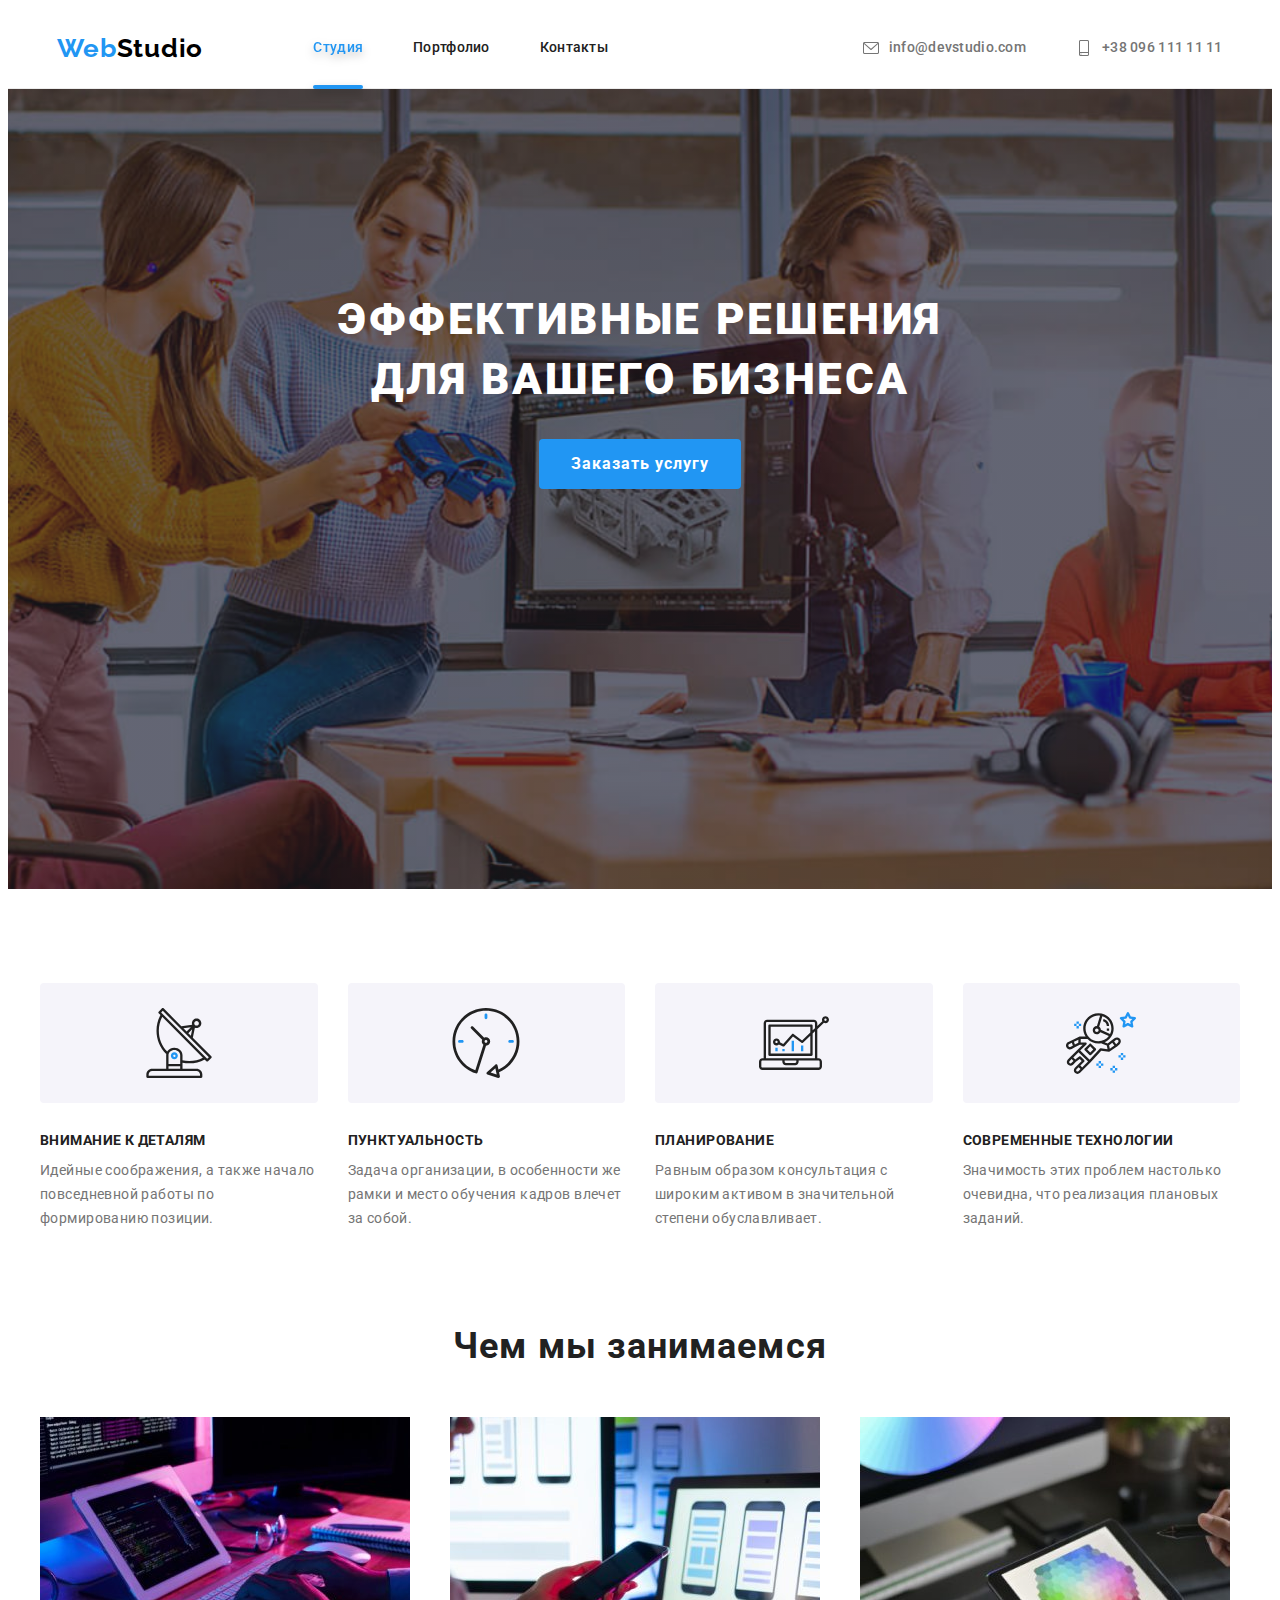
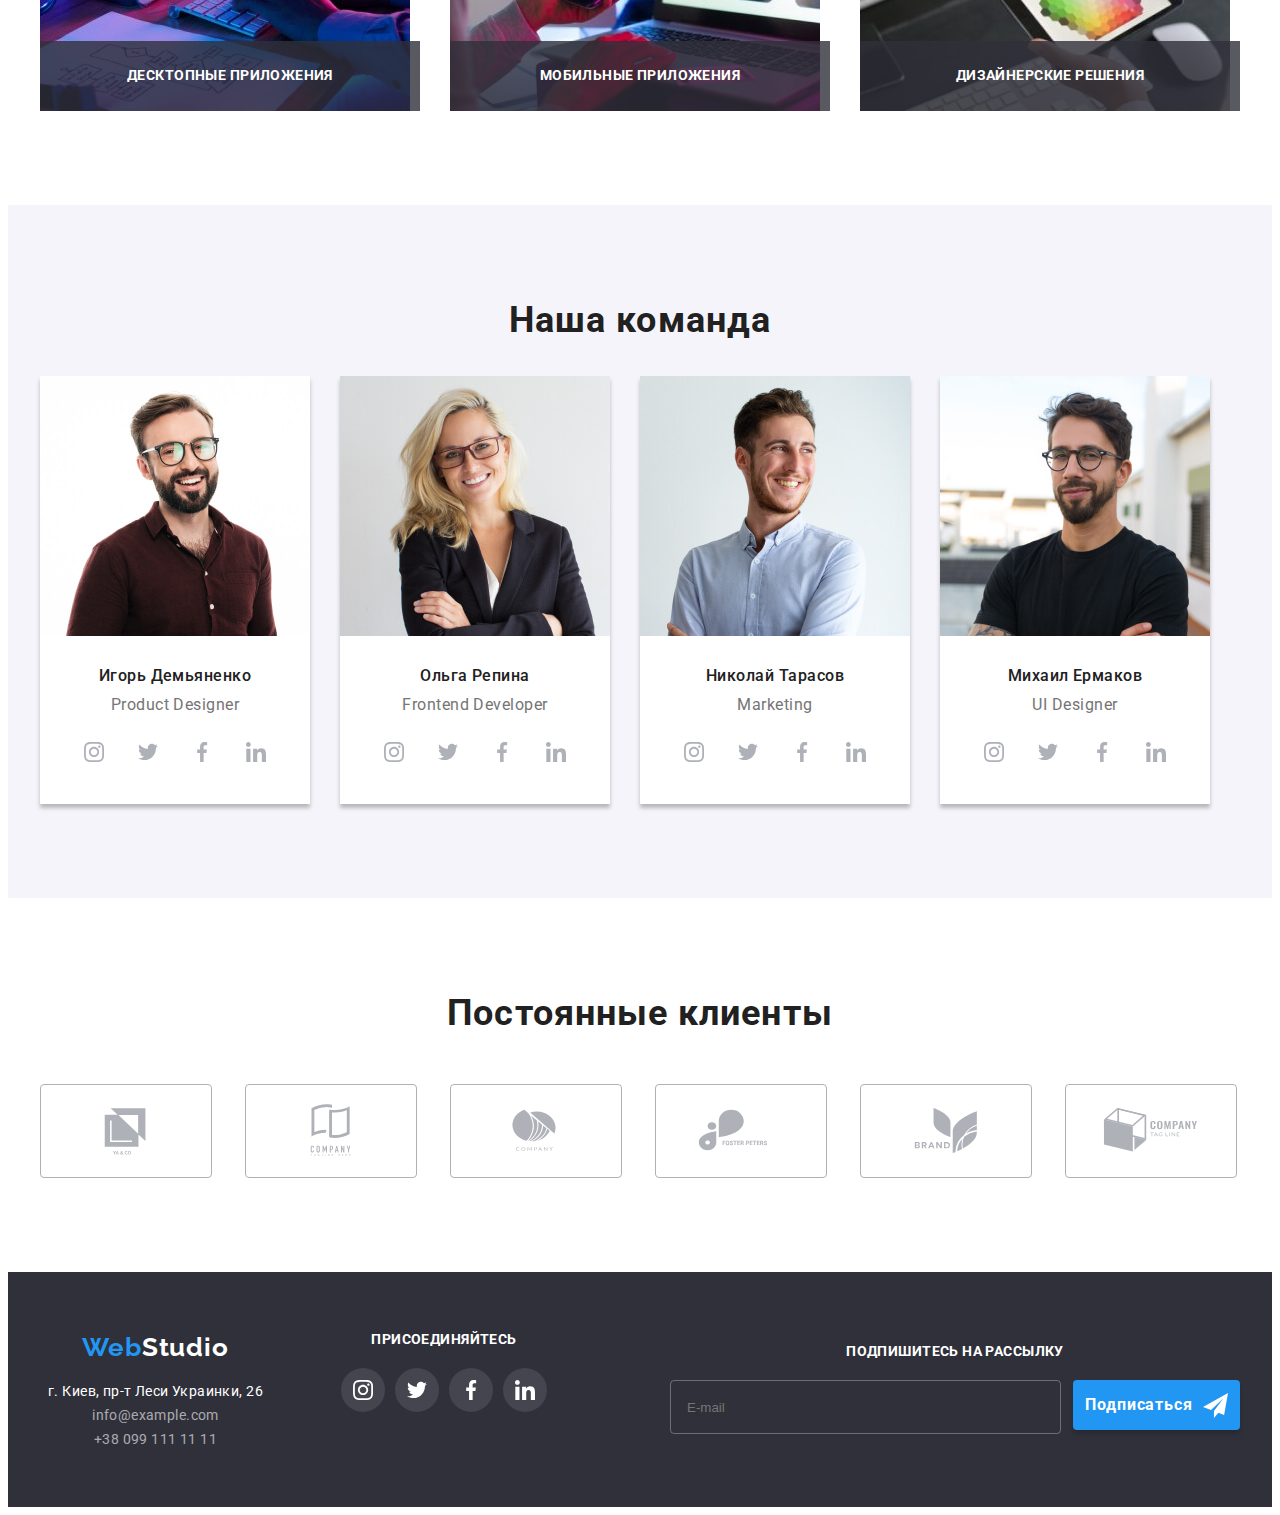
==== commit 43bef514: "правит ошибки валидатора" ====
--- a/index.html
+++ b/index.html
@@ -31,7 +31,6 @@
             type="button"
             class="menu"
             aria-expanded="false"
-            aria-controls="menu-container"
             data-menu-button
           >
             <svg
@@ -232,31 +231,25 @@
             <li class="team-icon">
               <picture>
                 <source
-                  srcset="
-                    ./images/team/team-1-desktop.jpg.jpg 1x,
-                    ./images/team/team-1-desktop@2x.jpg  2x,
-                    ./images/team/team-1-desktop.webp    1x
-                  "
                   media="(min-width:1200px)"
-                  type="image/webp"
-                />
-                <source
-                  srcset="
-                    ./images/team/team-1-tablet.jpg.jpg 1x,
-                    ./images/team/team-1-tablet@2x.jpg  2x,
-                    ./images/team/team-1-tablet.webp    1x
+                  srcset="
+                    ./images/team/team-1-desktop.jpg    1x,
+                    ./images/team/team-1-desktop@2x.jpg 2x
+                  "
+                />
+                <source
+                  srcset="
+                    ./images/team/team-1-tablet.jpg    1x,
+                    ./images/team/team-1-tablet@2x.jpg 2x
                   "
                   media="(min-width:768px)"
-                  type="image/webp"
-                />
-                <source
-                  srcset="
-                    ./images/team/team-1.jpg.jpg 1x,
-                    ./images/team/team-1@2x.jpg  2x,
-                    ./images/team/team-1.webp    1x
-                  "
-                  media="(min-width:480px)"
-                  type="image/webp"
+                />
+                <source
+                  srcset="
+                    ./images/team/team-1.jpg    1x,
+                    ./images/team/team-1@2x.jpg 2x
+                  "
+                  media="(min-width:320px)"
                 />
                 <img
                   src="./images/team/team-1.jpg"
@@ -264,12 +257,6 @@
                 />
               </picture>
 
-              <!-- <img
-                class="image-item"
-                src="./images/team_01.jpg"
-                alt="Фото Игорь Демьяненко"
-                width="270"
-              /> -->
               <div class="team-item-descrip">
                 <h3 class="team-title">Игорь Демьяненко</h3>
                 <p class="team-list-text" lang="en">Product Designer</p>
@@ -309,40 +296,28 @@
               <picture>
                 <source
                   srcset="
-                    ./images/team/team-2-desktop.jpg.jpg 1x,
-                    ./images/team/team-2-desktop@2x.jpg  2x,
-                    ./images/team/team-2-desktop.webp    1x
+                    ./images/team/team-2-desktop.jpg    1x,
+                    ./images/team/team-2-desktop@2x.jpg 2x
                   "
                   media="(min-width:1200px)"
-                  type="image/webp"
-                />
-                <source
-                  srcset="
-                    ./images/team/team-2-tablet.jpg.jpg 1x,
-                    ./images/team/team-2-tablet@2x.jpg  2x,
-                    ./images/team/team-2-tablet.webp    1x
+                />
+                <source
+                  srcset="
+                    ./images/team/team-2-tablet.jpg    1x,
+                    ./images/team/team-2-tablet@2x.jpg 2x
                   "
                   media="(min-width:768px)"
-                  type="image/webp"
-                />
-                <source
-                  srcset="
-                    ./images/team/team-2.jpg.jpg 1x,
-                    ./images/team/team-2@2x.jpg  2x,
-                    ./images/team/team-2.webp    1x
-                  "
-                  media="(min-width:480px)"
-                  type="image/webp"
+                />
+                <source
+                  srcset="
+                    ./images/team/team-2.jpg    1x,
+                    ./images/team/team-2@2x.jpg 2x
+                  "
+                  media="(min-width:320px)"
                 />
                 <img src="./images/team/team-2.jpg" alt="Фото Ольга Репина" />
               </picture>
 
-              <!-- <img
-                class="image-item"
-                src="./images/team_02.jpg"
-                alt="Фото Ольга Репина"
-                width="270"
-              /> -->
               <div class="team-item-descrip">
                 <h3 class="team-title">Ольга Репина</h3>
                 <p class="team-list-text" lang="en">Frontend Developer</p>
@@ -382,42 +357,30 @@
               <picture>
                 <source
                   srcset="
-                    ./images/team/team-3-desktop.jpg 1x,
-                    ./images/team/team-3-desktop.webp    1x
-                    ./images/team/team-3-desktop@2x.jpg  2x,
+                    ./images/team/team-3-desktop.jpg    1x,
+                    ./images/team/team-3-desktop@2x.jpg 2x
                   "
                   media="(min-width:1200px)"
-                  type="image/webp"
                 />
                 <source
                   srcset="
                     ./images/team/team-3-tablet.jpg    1x,
-                    ./images/team/team-3-tablet@2x.jpg 2x,
-                    ./images/team/team-3-tablet.webp   1x
+                    ./images/team/team-3-tablet@2x.jpg 2x
                   "
                   media="(min-width:768px)"
-                  type="image/webp"
-                />
-                <source
-                  srcset="
-                    ./images/team/team-3.jpg.jpg 1x,
-                    ./images/team/team-3@2x.jpg  2x,
-                    ./images/team/team-3.webp    1x
-                  "
-                  media="(min-width:480px)"
-                  type="image/webp"
+                />
+                <source
+                  srcset="
+                    ./images/team/team-3.jpg    1x,
+                    ./images/team/team-3@2x.jpg 2x
+                  "
+                  media="(min-width:320px)"
                 />
                 <img
                   src="./images/team/team-3.jpg"
                   alt="Фото Николай Тарасов"
                 />
               </picture>
-              <!-- <img
-                class="image-item"
-                src="./images/team_03.jpg"
-                alt="Фото Николай Тарасов"
-                width="270"
-              /> -->
               <div class="team-item-descrip">
                 <h3 class="team-title">Николай Тарасов</h3>
                 <p class="team-list-text" lang="en">Marketing</p>
@@ -457,39 +420,27 @@
               <picture>
                 <source
                   srcset="
-                    ./images/team/team-4-desktop.jpg.jpg 1x,
-                    ./images/team/team-4-desktop@2x.jpg  2x,
-                    ./images/team/team-4-desktop.webp    1x
+                    ./images/team/team-4-desktop.jpg    1x,
+                    ./images/team/team-4-desktop@2x.jpg 2x
                   "
                   media="(min-width:1200px)"
-                  type="image/webp"
-                />
-                <source
-                  srcset="
-                    ./images/team/team-4-tablet.jpg.jpg 1x,
-                    ./images/team/team-4-tablet@2x.jpg  2x,
-                    ./images/team/team-4-tablet.webp    1x
+                />
+                <source
+                  srcset="
+                    ./images/team/team-4-tablet.jpg    1x,
+                    ./images/team/team-4-tablet@2x.jpg 2x
                   "
                   media="(min-width:768px)"
-                  type="image/webp"
-                />
-                <source
-                  srcset="
-                    ./images/team/team-4.jpg.jpg 1x,
-                    ./images/team/team-4@2x.jpg  2x,
-                    ./images/team/team-4.webp    1x
-                  "
-                  media="(min-width:480px)"
-                  type="image/webp"
+                />
+                <source
+                  srcset="
+                    ./images/team/team-4.jpg    1x,
+                    ./images/team/team-4@2x.jpg 2x
+                  "
+                  media="(min-width:320px)"
                 />
                 <img src="./images/team/team-4.jpg" alt="Фото Михаил Ермаков" />
               </picture>
-              <!-- <img
-                class="image-item"
-                src="./images/team_04.jpg"
-                alt="Фото Михаил Ермаков"
-                width="270"
-              /> -->
               <div class="team-item-descrip">
                 <h3 class="team-title">Михаил Ермаков</h3>
                 <p class="team-list-text" lang="en">UI Designer</p>
@@ -646,6 +597,7 @@
               type="email"
               class="input-subscribe"
               name="mail"
+              id="mail"
               placeholder="E-mail"
               required
             />
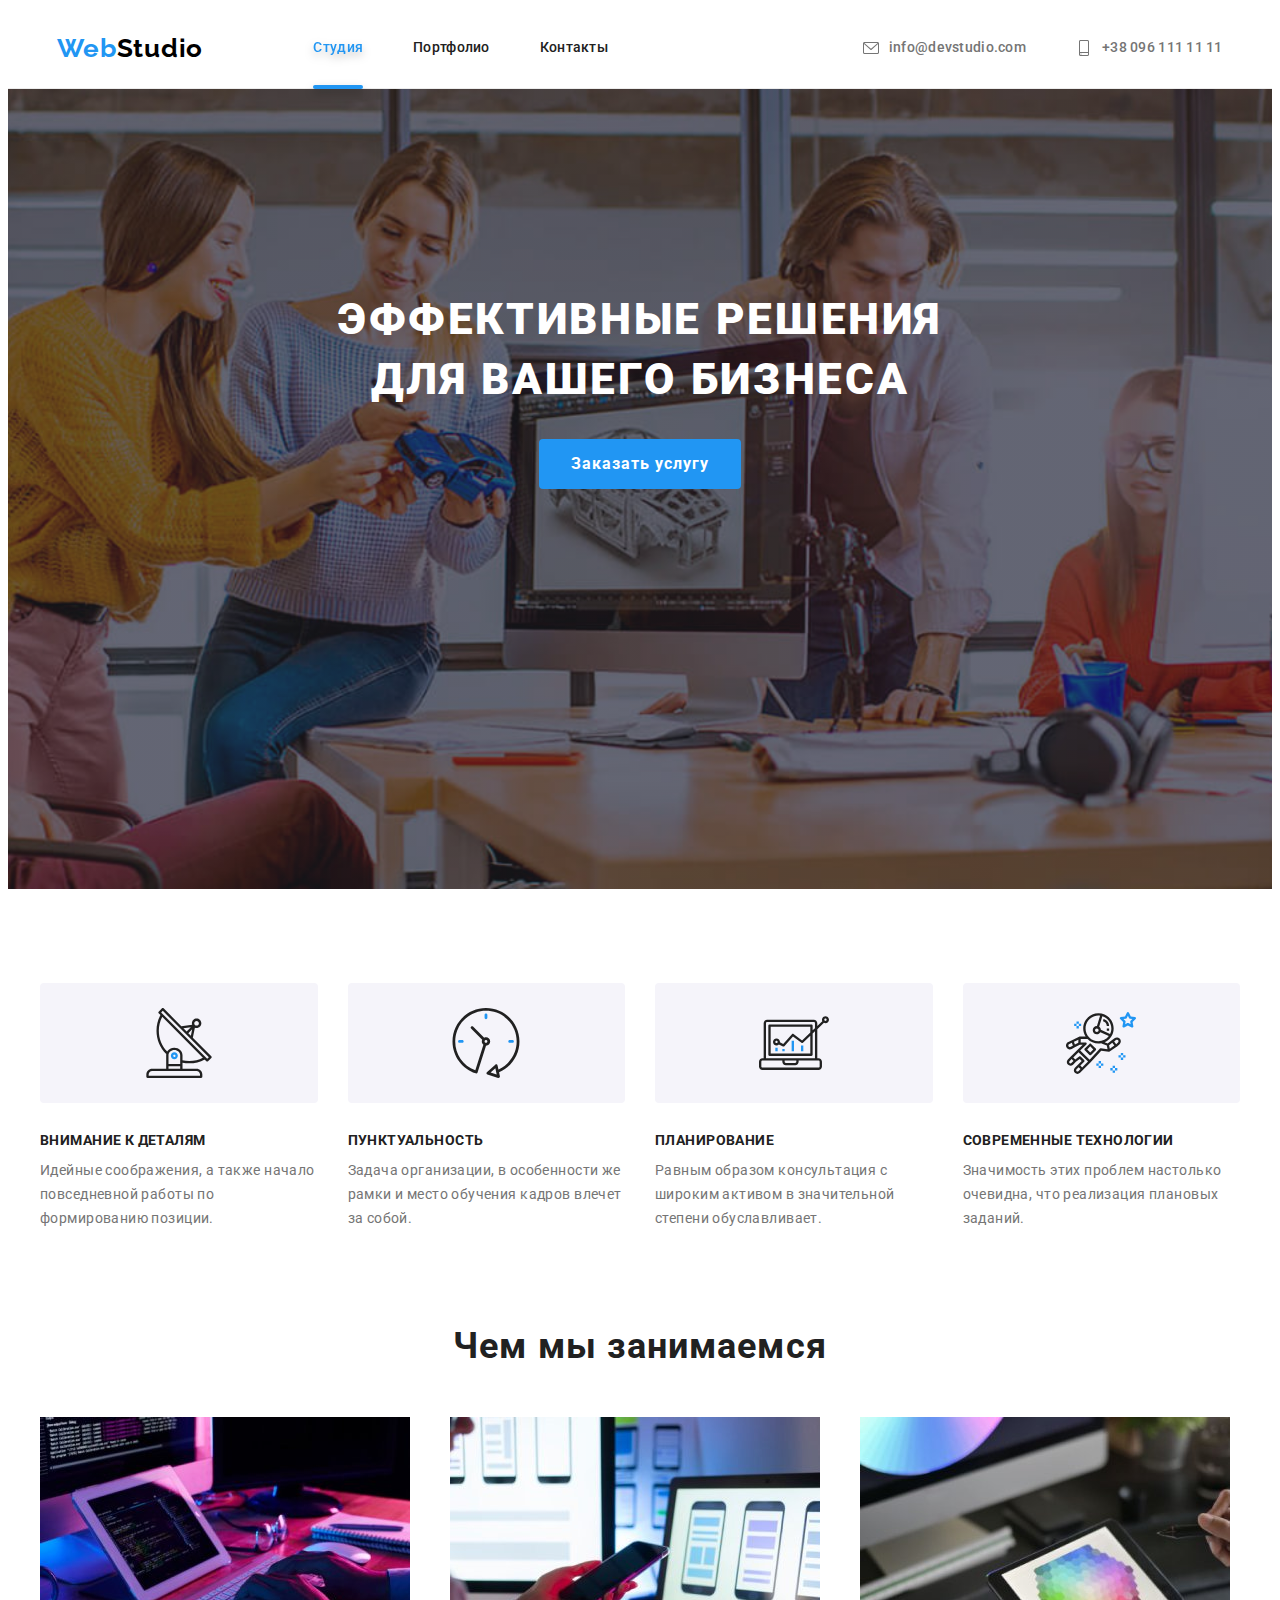
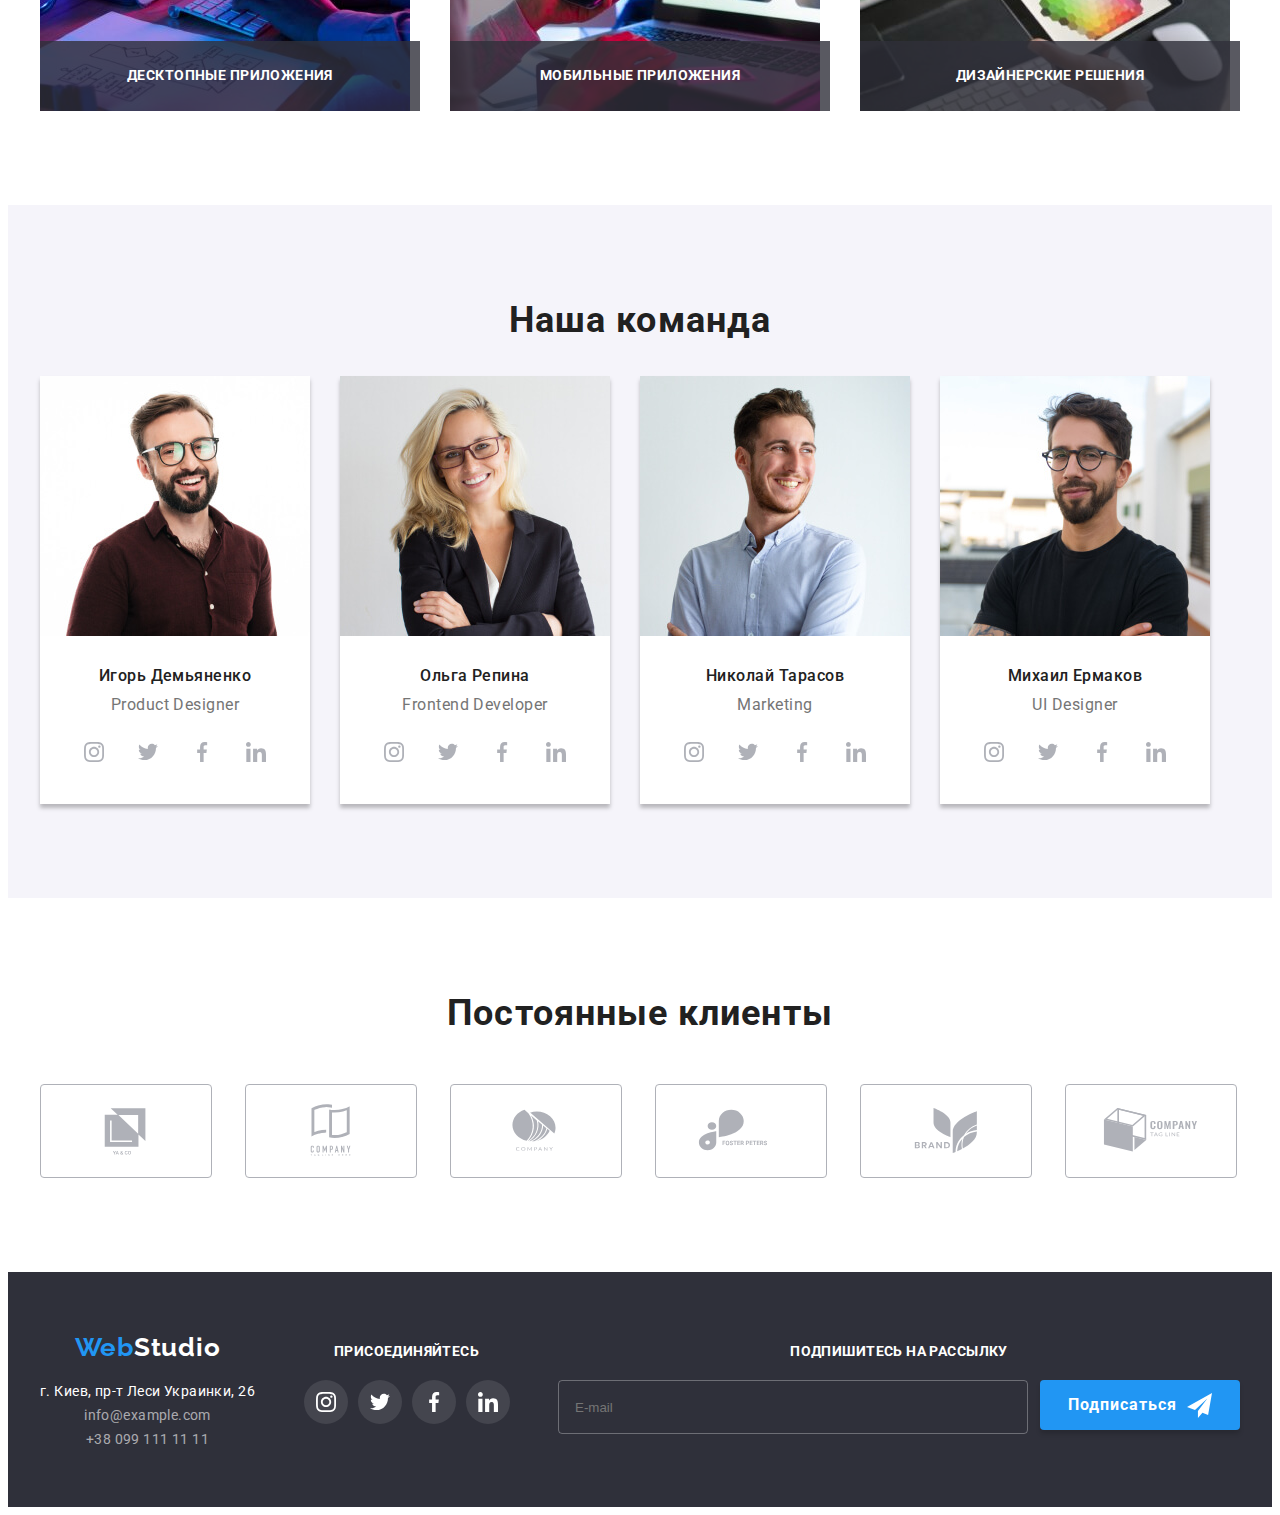
==== commit 7b84fd13: "фиксит ошибки в футере" ====
--- a/index.html
+++ b/index.html
@@ -587,30 +587,29 @@
               </li>
             </ul>
           </div>
-        </div>
-
-        <div class="form-footer">
-          <p class="bottom-title">Подпишитесь на рассылку</p>
-          <form class="form-subscribe" action="#">
-            <label class="label-subscribe" for="mail"></label>
-            <input
-              type="email"
-              class="input-subscribe"
-              name="mail"
-              id="mail"
-              placeholder="E-mail"
-              required
-            />
-            <button type="submit" class="btn-subscribe">
-              <span class="btn-name">Подписаться</span>
-              <svg class="btn-subscribe-icon" width="25px" height="25px">
-                <use
-                  class="btn-svg-icon"
-                  href="./images/icons.svg#icon-send"
-                ></use>
-              </svg>
-            </button>
-          </form>
+          <div class="form-footer">
+            <p class="bottom-title">Подпишитесь на рассылку</p>
+            <form class="form-subscribe" action="#">
+              <label class="label-subscribe" for="mail"></label>
+              <input
+                type="email"
+                class="input-subscribe"
+                name="mail"
+                id="mail"
+                placeholder="E-mail"
+                required
+              />
+              <button type="submit" class="btn-subscribe">
+                <span class="btn-name">Подписаться</span>
+                <svg class="btn-subscribe-icon" width="25px" height="25px">
+                  <use
+                    class="btn-svg-icon"
+                    href="./images/icons.svg#icon-send"
+                  ></use>
+                </svg>
+              </button>
+            </form>
+          </div>
         </div>
       </div>
     </footer>
--- a/css/main.min.css
+++ b/css/main.min.css
@@ -1,2 +1,2 @@
-:root{--primary-text-color: #757575;--title-text-color: #212121;--accent-color: #2196f3;--primary-white-color: #ffffff;--primary-black-color: #000000;--footer-bcg-color: #2f303a;--footer-adr-color: rgba(255, 255, 255, 0.6);--secondary-bcg-color: #f5f4fa;--time-func: cubic-bezier(0.4, 0, 0.2, 1);--maine-font: 'Roboto', sans-serif;--secondary-font: 'Raleway', sans-serif}.visually-hidden{position:absolute;white-space:nowrap;width:1px;height:1px;overflow:hidden;border:0;padding:0;clip:rect(0 0 0 0);clip-path:inset(50%);margin:-1px}.social-list{display:flex;justify-content:center}.social-item{width:44px;height:44px;margin-right:10px}.social-item:last-child{margin-right:0}.social-link{width:100%;height:100%;border-radius:50%;display:flex;align-items:center;justify-content:center;transition:color 250ms var(--time-func),background-color 250ms var(--time-func)}.social-link:hover,.social-link:focus{background:var(--accent-color)}.social-icon{fill:#afb1b8}.social-link:hover .social-icon,.social-link:focus .social-icon{fill:var(--primary-white-color)}body{background-color:var(--primary-white-color);color:var(--primary-text-color);font-family:var(--maine-font)}img{display:block;max-width:100%;height:auto}p,h1,h2,h3,h4,h5,h6{margin:0}ul{margin:0;padding:0}.container{padding:0 15px;margin:0 auto;min-width:320px}@media screen and (max-width: 479px){.container{max-width:480px}}@media screen and (min-width: 480px){.container{width:480px}}@media screen and (min-width: 768px){.container{width:768px}}@media screen and (min-width: 1200px){.container{width:1200px}}.list{list-style:none}.link{text-decoration:none}.section-title{color:var(--title-text-color);font-weight:700;font-size:28px;line-height:1.18;text-align:center;letter-spacing:0.03em;margin-bottom:30px}@media screen and (min-width: 1200px){.section-title{margin-bottom:50px;font-size:36px;line-height:1.17}}.footer{flex-direction:column;padding:60px 0;background-color:var(--footer-bcg-color);margin:0 auto;text-align:center}@media screen and (min-width: 1200px){.container-bottom{display:flex;justify-content:space-between;align-items:baseline}}.item-contacts:not(:last-child){margin-bottom:9px}.item-contacts{transition:color 250ms var(--time-func)}.bottom-left{text-align:center}@media screen and (min-width: 768px){.bottom-left{margin-right:165px}}@media screen and (min-width: 1200px){.bottom-left{width:231px;margin-right:70px}}.footer-list{list-style:none;color:var(--primary-white-color)}.footer-list .footer-link{color:var(--footer-adr-color);text-decoration:none;transition:color 250ms var(--time-func)}.footer-list :hover,.footer-list :focus{color:var(--accent-color)}.footer-adress{margin-top:20px;margin-bottom:60px;font-style:inherit;font-size:14px;letter-spacing:0.03em}.footer-adress :not(:last-child){margin-bottom:8px}@media screen and (min-width: 1200px){.footer-adress{margin-top:0;margin-bottom:0}}@media screen and (max-width: 767px){.links{margin-bottom:60px;text-align:center}}@media screen and (min-width: 768px){.contact-social-wraper{display:flex;justify-content:center}}.bottom-title{margin-top:0;margin-bottom:20px;font-weight:700;font-size:14px;line-height:1.14;letter-spacing:0.03em;text-transform:uppercase;color:var(--primary-white-color)}.bottom-icon-list{display:flex;justify-content:center}.item-bottom{fill:var(--primary-white-color)}.bottom-icon-list-item{width:44px;height:44px}.bottom-icon-list-item .link:hover,.bottom-icon-list-item .link:focus{background-color:var(--accent-color)}.bottom-icon-list-item .link{fill:currentColor}.bottom-icon-list-item:not(:last-child){margin-right:10px}.icon-link{width:100%;height:100%;background-color:rgba(255,255,255,0.1);border-radius:50%;display:flex;align-items:center;justify-content:center;transition:color 250ms var(--time-func),background-color 250ms var(--time-func)}.form-footer{text-align:center}@media screen and (min-width: 1200px){.form-footer{width:570px;height:86px;margin-left:93px}}@media screen and (max-width: 1199px){.form-subscribe{display:flex;flex-direction:column;align-items:center}}@media screen and (min-width: 1200px){.form-subscribe{display:flex}}.input-subscribe{margin-bottom:20px;padding-left:16px;position:relative;width:100%;height:50px;background-color:transparent;border:1px solid rgba(255,255,255,0.3);border-radius:4px;color:rgba(255,255,255,0.6)}@media screen and (min-width: 768px){.input-subscribe{width:450px}}@media screen and (min-width: 1200px){.input-subscribe{margin-bottom:0}}.btn-subscribe{display:flex;align-items:center;justify-content:center;width:200px;height:50px;border:none;border-radius:4px;background-color:var(--accent-color);cursor:pointer;color:var(--primary-white-color);margin-left:12px;box-shadow:0px 4px 4px 0px #00000026}.btn-name{font-family:var(--maine-font);font-style:normal;font-weight:700;font-size:16px;line-height:1.87;letter-spacing:0.06em;margin-right:10px}.btn-svg-icon{fill:var(--primary-white-color)}.modal{position:relative;margin:0 auto;padding:40px;width:100%;background-color:var(--primary-white-color);box-shadow:0px 1px 3px rgba(0,0,0,0.12),0px 1px 1px rgba(0,0,0,0.14),0px 2px 1px rgba(0,0,0,0.2);border-radius:4px}@media screen and (min-width: 480px){.modal{max-width:450px}}@media screen and (min-width: 1200px){.modal{position:absolute;z-index:102;max-width:528px;top:50%;left:50%;transform:translate(-50%, -50%) scale(1);transition:transform 250ms var(--time-func)}}.text-modal-form{font-family:var(--maine-font);font-style:normal;font-weight:700;font-size:20px;line-height:1.15;text-align:center;letter-spacing:0.03em;color:var(--title-text-color)}.form-modal{margin-top:12px;display:flex;flex-direction:column}.label-modal{margin-bottom:4px;font-family:var(--maine-font);font-style:normal;font-weight:normal;font-size:12px;line-height:1.166;letter-spacing:0.01em;color:var(--primary-text-color)}.input-modal{display:inline-grid;position:relative;margin-bottom:10px}.input-form{height:40px;padding-left:42px}.svg-modal{position:absolute;margin-left:12px;top:50%;transform:translateY(-50%);height:18px;width:18px;transition:fill 250ms var(--time-func)}.textarea-form{padding:12px 16px;height:120px;width:100%;font-family:var(--maine-font);margin-bottom:20px;font-style:normal;font-weight:normal;font-size:12px;line-height:1.166;letter-spacing:0.01em}.link-conditions{color:var(--accent-color)}.policy{margin-bottom:30px;text-align:center}.label-policy{font-family:var(--maine-font);font-style:normal;font-weight:normal;font-size:14px;line-height:1.71;letter-spacing:0.03em;color:var(--primary-text-color)}.label-policy::before{display:inline-block;content:'';vertical-align:middle;margin-right:8px;border:1px solid var(--primary-text-color);border-radius:4px;height:16px;width:15px;transition:background-color 250ms linear var(--time-func) transrorm 250ms linear var(--time-func)}.input-policy:focus+.label-policy::before{border:2px solid var(--accent-color)}.input-policy:checked+.label-policy::before{border:1px solid var(--accent-color);background-color:var(--accent-color);background-image:url(../images/icon_check.svg);background-size:cover;background-position:center;background-repeat:no-repeat}.input-form:placeholder-shown{border:1px solid rgba(33,33,33,0.2);border-radius:4px;transition:border-color 250ms var(--time-func)}.input-form:placeholder-shown:focus,.textarea-form:placeholder-shown:focus{outline:none;border:1px solid var(--accent-color);border-radius:4px}.textarea-form:placeholder-shown{border:1px solid rgba(33,33,33,0.2);border-radius:4px;resize:none;transition:border-color 250ms var(--time-func)}.input-form:focus+.svg-modal{fill:var(--accent-color)}.btn-form-link{color:var(--primary-white-color);border:none;padding:0;width:200px;height:50px;background:#188ce8;box-shadow:0px 4px 4px rgba(0,0,0,0.15);border-radius:4px;font-family:var(--maine-font);font-style:normal;font-weight:700;font-size:16px;line-height:1.88;letter-spacing:0.06em;cursor:pointer;display:block;margin:0 auto;transition:color 250ms var(--time-func),background-color 250ms var(--time-func),box-shadow 250ms var(--time-func)}.btn-close{position:absolute;top:8px;right:8px;display:flex;justify-content:center;align-items:center;padding:0;width:30px;height:30px;border-radius:50%;cursor:pointer;color:var(--title-text-color);background:var(--primary-white-color);border:1px solid rgba(0,0,0,0.1)}.btn-close:hover,.btn-close:focus>.close-icon{fill:var(--accent-color);transition:color 250ms linear var(--time-func) transrorm 250ms linear var(--time-func)}.backdrop{position:fixed;width:100vw;height:100vh;overflow-y:scroll;left:0;top:0;padding:94px 15px;background-color:rgba(0,0,0,0.2);opacity:1;transition:opacity 250ms var(--time-func);z-index:2}.backdrop.is-hidden{opacity:0;pointer-events:none}.backdrop.is-hidden .modal{transform:translate(-50%, -50%) scale(1.1)}.logo-name__header{text-decoration:none;color:var(--primary-black-color)}@media screen and (min-width: 768px) and (max-width: 1199px){.logo-name__header{margin-right:88px}}.logo-name__footer{color:var(--primary-white-color);display:inline-block}@media screen and (min-width: 1200px){.logo-name__footer{margin-bottom:20px}}.logo-name{font-family:var(--secondary-font);font-weight:700;font-size:24px;line-height:1.17;letter-spacing:0.03em;transition:color 250ms var(--time-func)}.logo-name:hover{color:var(--accent-color)}@media screen and (min-width: 1200px){.logo-name{font-size:26px;line-height:1.19}}.logo-web{color:var(--accent-color)}.logo-mobmenu-block{position:relative;display:flex;align-items:center}@media screen and (min-width: 1200px){.logo-mobmenu-block{margin-right:93px}}.menu{position:absolute;right:0;z-index:100;display:inline-flex;margin:0;padding:0;border:none;background-color:transparent;cursor:pointer;outline:none}.menu:hover .icon-close,.menu:hover .icon-menu .menu:focus .icon-close,.menu:focus .icon-menu{fill:var(--accent-color)}@media screen and (min-width: 768px){.menu{display:none}}.menu .icon-close{display:none}.menu.is-open .icon-close{display:block}.menu.is-open .icon-menu{display:none}.menu.is-open{position:fixed;right:10px}@media screen and (max-width: 767px){.navigation-menu{position:fixed;display:flex;flex-direction:column;transform:translateX(100%);transition:transform 250ms var(--time-func);z-index:10;padding:48px 40px;background-color:#fff;text-align:center;width:100vw;height:100vh;top:0;left:0}.navigation-menu.navigation-menu.is-open{transform:translateX(0%);overflow-y:auto}}@media screen and (min-width: 768px){.navigation-menu{display:flex;align-items:center}}.button-hero{display:block;margin:0 auto;padding:10px 32px}.button{cursor:pointer;border:none;border-radius:4px;color:var(--title-text-color);background-color:var(--secondary-bcg-color);font-family:inherit;font-weight:700;font-size:16px;line-height:1.87;letter-spacing:0.06em}.button:hover,.button:focus{background-color:var(--primary-white-color);color:var(--accent-color)}button.primary{background-color:var(--accent-color);color:var(--primary-white-color);transition:color 250ms var(--time-func),background-color 250ms var(--time-func)}button.secondery{background-color:var(--primary-white-color);color:var(--accent-color);transition:color 250ms var(--time-func),background-color 250ms var(--time-func)}.button-filtr{font-weight:500;font-size:16px;line-height:1.62;text-align:center;letter-spacing:0.03em;transition:color 250ms var(--time-func),background-color 250ms var(--time-func),box-shadow 250ms var(--time-func)}.button-filtr:hover,.button-filtr:focus{background-color:var(--accent-color);color:var(--primary-white-color);box-shadow:0px 4px 4px 0px #00000040}.button-filtr.active{background-color:var(--accent-color);color:var(--primary-white-color);box-shadow:0px 4px 4px 0px #00000040}.hero{background:var(--footer-bcg-color);padding:118px 0;min-height:400px;height:100%;margin-left:auto;margin-right:auto;background-image:linear-gradient(rgba(47,48,58,0.4), rgba(47,48,58,0.4)),url("../images/hero/hero.jpg");background-position:center;background-repeat:no-repeat;background-size:cover}@media (min-device-pixel-ratio: 2), (min-resolution: 192dpi), (min-resolution: 2dppx){.hero{background-image:linear-gradient(rgba(47,48,58,0.4), rgba(47,48,58,0.4)),url("../images/hero/hero2x.jpg")}}@media screen and (min-width: 481px){.hero{background-image:linear-gradient(rgba(47,48,58,0.4), rgba(47,48,58,0.4)),url("../images/hero/hero-tablet.jpg");max-width:768px;height:100%}}@media screen and (min-width: 481px) and (min-device-pixel-ratio: 2), screen and (min-width: 481px) and (min-resolution: 192dpi), screen and (min-width: 481px) and (min-resolution: 2dppx){.hero{background-image:linear-gradient(rgba(47,48,58,0.4), rgba(47,48,58,0.4)),url("../images/hero/hero-tablet2x.jpg")}}@media screen and (min-width: 769px){.hero{background-image:linear-gradient(rgba(47,48,58,0.4), rgba(47,48,58,0.4)),url("../images/hero/hero-desktop.jpg");max-width:1600px;height:100%;padding:200px 0}}@media screen and (min-width: 769px) and (min-device-pixel-ratio: 2), screen and (min-width: 769px) and (min-resolution: 192dpi), screen and (min-width: 769px) and (min-resolution: 2dppx){.hero{background-image:linear-gradient(rgba(47,48,58,0.4), rgba(47,48,58,0.4)),url("../images/hero/hero-desktop2x.jpg")}}.hero-title{text-transform:uppercase;text-align:center;color:var(--primary-white-color);font-style:normal;font-weight:900;font-size:20px;line-height:1.6153;margin-bottom:30px;letter-spacing:0.06em}@media screen and (min-width: 480px){.hero-title{font-size:26px;line-height:1.6153}}@media screen and (min-width: 1200px){.hero-title{font-size:44px;line-height:1.364}}.list-team{display:flex;flex-direction:column;align-items:center}@media screen and (min-width: 768px){.list-team{flex-direction:row;flex-wrap:wrap;margin:-15px}}@media screen and (min-width: 1200px){.list-team{flex-wrap:wrap;margin-left:-30px;margin-bottom:-30px}}.team-icon{display:flex;flex-direction:column;margin:15px;background-color:var(--primary-white-color);max-width:calc(100% / 1 - 30px);box-shadow:0px 4px 4px 0px #00000040}@media screen and (min-width: 768px){.team-icon{max-width:calc(100% / 2 - 30px)}}@media screen and (min-width: 1200px){.team-icon{max-width:calc(100% / 4 - 30px);margin:0;margin-left:30px;margin-bottom:30px}}.section-team{background-color:var(--secondary-bcg-color);padding:60px 0}.section-team .team-title{color:var(--title-text-color);font-weight:500;font-size:16px;line-height:1.19;text-align:center;letter-spacing:0.03em;margin-bottom:10px}@media screen and (min-width: 1200px){.section-team{padding:94px 0}}.team-list-text{font-size:16px;line-height:1.19;text-align:center;letter-spacing:0.03em;margin-bottom:16px}.team-item-descrip{padding:30px 32px}.section-clients{background-color:var(--primary-white-color);padding:60px 0}@media screen and (min-width: 1200px){.section-clients{padding-top:94px;padding-bottom:94px}}.clients-icon{fill:currentColor;transition:fill 250ms var(--time-func)}.list-clients{display:flex;flex-wrap:wrap;justify-content:center;margin:-15px}.clients-icon-background{margin:15px;width:calc((100% - 2 * 30px) / 2)}@media screen and (min-width: 768px){.clients-icon-background{width:calc((100% - 3 * 30px) / 3)}}@media screen and (min-width: 768px){.clients-icon-background{margin-right:30px}}@media screen and (min-width: 1200px){.clients-icon-background{width:calc((100% - 6 * 30px) / 6);margin-right:15px}}.item-box{color:#afb1b8;display:flex;height:92px;width:100%;border:1px solid #afb1b8;border-radius:4px;align-items:center;justify-content:center;transition:border-color 250ms var(--time-func)}.item-box:hover,.item-box:focus{border-color:var(--accent-color)}@media screen and (min-width: 768px){.item-box{width:100%}}@media screen and (min-width: 1200px){.item-box{height:92px;width:170px}}.item-box:focus .clients-icon,.item-box:hover .clients-icon{fill:var(--accent-color)}.thumb{position:relative}.text-doing{position:absolute;display:flex;justify-content:center;height:70px;width:100%;bottom:0;left:0;margin:auto;align-items:center;font-style:normal;font-weight:700;font-size:14px;line-height:1.14;text-align:center;letter-spacing:0.03em;text-transform:uppercase;background:rgba(47,48,58,0.8);color:var(--primary-white-color)}.section-doing{padding-bottom:94px;display:none}@media screen and (min-width: 1200px){.section-doing{display:block}}.list-doing{display:flex;flex-wrap:wrap;margin-left:-30px;margin-bottom:-30px}.list-doing-item{width:calc(100% / 3 - 30px);margin-left:30px;margin-bottom:30px}.section-features .features-title{color:var(--title-text-color);font-weight:700;font-size:14px;line-height:1.14;letter-spacing:0.03em;text-transform:uppercase;margin-bottom:10px}@media screen and (max-width: 767px){.section-features .features-title{text-align:center}}.features-text{font-size:14px;line-height:1.71;letter-spacing:0.03em}.section-features{padding:60px 0;margin:0 auto}@media screen and (min-width: 1200px){.section-features{padding-top:94px;padding-bottom:94px}}@media screen and (min-width: 768px){.list-features{display:flex;flex-wrap:wrap;margin:-15px}}@media screen and (max-width: 767px){.features-item:not(:last-child){margin-bottom:30px}}@media screen and (min-width: 768px){.features-item{max-width:calc(100% / 2 - 30px);margin:15px}}@media screen and (min-width: 1200px){.features-item{max-width:calc(100% / 4 - 30px)}}.features-icon-background{display:flex;align-items:center;justify-content:center;height:120px;margin-bottom:30px;background-color:var(--secondary-bcg-color);border-radius:4px}.portfolio-list .title{color:var(--title-text-color);font-weight:700;font-size:18px;line-height:2;letter-spacing:0.06em;margin-bottom:4px}.portfolio-list-text{font-size:16px;color:var(--primary-text-color);line-height:1.87;letter-spacing:0.03em}.menu-partfolio{display:flex;flex-wrap:wrap;margin-bottom:25px}@media screen and (min-width: 768px){.menu-partfolio{justify-content:center;margin-bottom:30px}}@media screen and (min-width: 1200px){.menu-partfolio{margin-bottom:50px}}@media screen and (max-width: 767px){.item-filtr{margin-right:8px}.item-filtr:not(:nth-last-child(-n+2)){margin-bottom:15px}}@media screen and (min-width: 768px){.item-filtr:not(:last-child){margin-right:8px}}.section-portfolio{padding-top:60px;padding-bottom:60px}@media screen and (min-width: 1200px){.section-portfolio{padding-top:94px;padding-bottom:94px}}.portfolio-item-descrip{flex-grow:1;padding:20px 18px;border-bottom:1px solid #eeeeee;border-left:1px solid #eeeeee;border-right:1px solid #eeeeee}@media screen and (min-width: 768px){.portfolio-list{margin:-15px;display:flex;flex-wrap:wrap}}@media screen and (min-width: 1200px){.portfolio-list{margin-bottom:-30px;padding-bottom:60px}}.item-portfolio:not(:last-child){margin-bottom:30px}.item-portfolio:hover .overlay-box{transform:translateY(0%)}@media screen and (min-width: 768px){.item-portfolio{margin:15px}.item-portfolio:not(:last-child){margin-bottom:15px}}@media screen and (min-width: 1200px){.item-portfolio{width:calc(100% / 3 - 30px)}}.portfolio-project-item:focus .overlay-box{transform:translateY(0%)}.portfolio-project-item{display:flex;flex-direction:column;transition:box-shadow 1000ms var(--time-func)}.portfolio-project-item:focus,.portfolio-project-item:hover{box-shadow:0px 4px 4px 0px #00000040}.image-portfolio{position:relative;overflow:hidden}.overlay-box{position:absolute;overflow:scroll;padding:49px 24px;justify-content:center;top:0;left:0;width:100%;height:100%;background:rgba(33,150,243,0.9);transform:translateY(101%);transition:transform 250ms var(--time-func)}.overlay-box-text{margin:0;color:var(--primary-white-color);font-weight:400;font-size:18px;line-height:1.56}.image-item{display:block;max-width:100%;height:auto}.button-filtr{padding:6px 22px}.header{border-bottom:1px solid #ececec;position:relative}@media screen and (max-width: 767px){.header{padding:16px 0}}.header-nav__cont{display:flex;flex-grow:1}@media screen and (min-width: 1200px){.header-nav__cont{margin-right:205px}}@media screen and (max-width: 767px){.header-menu__item{margin-bottom:32px}}@media screen and (min-width: 768px){.header-menu__item:not(:last-child){margin-right:50px}}@media screen and (min-width: 768px){.header__container{display:flex;align-items:center}}@media screen and (min-width: 1200px){.header__container{display:flex;justify-content:space-evenly}}@media screen and (min-width: 768px){.nav-link{padding-top:32px;padding-bottom:32px}}@media screen and (max-width: 767px){.connect-item:last-child>.connect-item-phone{color:var(--accent-color);font-size:40px}}.connect-item:not(:last-child){margin-top:32px}@media screen and (min-width: 768px){.connect-item:not(:last-child){margin-bottom:10px;margin-top:0}}@media screen and (min-width: 1200px){.connect-item:not(:last-child){margin-right:50px;margin-bottom:0}}@media screen and (min-width: 768px){.header__nav{display:flex}}.header__nav .link{font-size:40px;color:var(--title-text-color);font-weight:500;line-height:1.18;letter-spacing:0.02em;transition:color 250ms var(--time-func)}@media screen and (min-width: 768px){.header__nav .link{font-size:14px;line-height:1.14}}.header__nav .link:hover,.header__nav .link:focus{color:var(--accent-color)}.header__nav .link.current{color:var(--accent-color);transition:filter 250ms var(--time-func)}@media screen and (min-width: 768px){.header__nav .link.current{filter:drop-shadow(0px 4px 4px rgba(0,0,0,0.25))}}@media screen and (min-width: 768px){.current.link::after{position:absolute;content:'';width:100%;height:4px;bottom:-1px;left:0;background:var(--accent-color);border-radius:2px}}.header-contact__link{list-style:none;display:flex;flex-direction:column-reverse}@media screen and (min-width: 768px){.header-contact__link{flex-direction:column;font-size:14px;line-height:1.14;margin-top:0px;margin-left:50px}}@media screen and (min-width: 1200px){.header-contact__link{display:flex;flex-direction:row}}.header-contact__link .link{color:var(--title-text-color);font-weight:500;font-size:28px;line-height:1.18;letter-spacing:0.02em;color:var(--primary-text-color);transition:color 250ms var(--time-func)}@media screen and (min-width: 768px){.header-contact__link .link{font-size:14px;line-height:1.14}}.header-contact__link .link:hover,.header-contact__link .link:focus{color:var(--accent-color)}.connect-item__all{display:block;align-items:center;display:flex;fill:currentColor}.icon-picture{display:none;margin-right:10px}@media screen and (min-width: 768px){.icon-picture{display:block}}.social-mobile-list{margin-top:64px;display:flex;flex-wrap:wrap}@media screen and (min-width: 768px){.social-mobile-list{display:none}}.social-mobile-link{font-family:Roboto;font-style:normal;font-weight:500;font-size:18px;line-height:1.22;letter-spacing:0.02em;color:var(--accent-color)}.social-mobile-item:not(:last-child){margin-right:10px;margin-bottom:10px;padding-right:10px;border-right:1px solid rgba(33,33,33,0.2)}
+:root{--primary-text-color: #757575;--title-text-color: #212121;--accent-color: #2196f3;--primary-white-color: #ffffff;--primary-black-color: #000000;--footer-bcg-color: #2f303a;--footer-adr-color: rgba(255, 255, 255, 0.6);--secondary-bcg-color: #f5f4fa;--time-func: cubic-bezier(0.4, 0, 0.2, 1);--maine-font: 'Roboto', sans-serif;--secondary-font: 'Raleway', sans-serif}.visually-hidden{position:absolute;white-space:nowrap;width:1px;height:1px;overflow:hidden;border:0;padding:0;clip:rect(0 0 0 0);clip-path:inset(50%);margin:-1px}.social-list{display:flex;justify-content:center}.social-item{width:44px;height:44px;margin-right:10px}.social-item:last-child{margin-right:0}.social-link{width:100%;height:100%;border-radius:50%;display:flex;align-items:center;justify-content:center;transition:color 250ms var(--time-func),background-color 250ms var(--time-func)}.social-link:hover,.social-link:focus{background:var(--accent-color)}.social-icon{fill:#afb1b8}.social-link:hover .social-icon,.social-link:focus .social-icon{fill:var(--primary-white-color)}body{background-color:var(--primary-white-color);color:var(--primary-text-color);font-family:var(--maine-font)}img{display:block;max-width:100%;height:auto}p,h1,h2,h3,h4,h5,h6{margin:0}ul{margin:0;padding:0}.container{padding:0 15px;margin:0 auto;min-width:320px}@media screen and (max-width: 479px){.container{max-width:480px}}@media screen and (min-width: 480px){.container{width:480px}}@media screen and (min-width: 768px){.container{width:768px}}@media screen and (min-width: 1200px){.container{width:1200px}}.list{list-style:none}.link{text-decoration:none}.section-title{color:var(--title-text-color);font-weight:700;font-size:28px;line-height:1.18;text-align:center;letter-spacing:0.03em;margin-bottom:30px}@media screen and (min-width: 1200px){.section-title{margin-bottom:50px;font-size:36px;line-height:1.17}}.footer{flex-direction:column;padding:60px 0;background-color:var(--footer-bcg-color);margin:0 auto;text-align:center}.item-contacts:not(:last-child){margin-bottom:9px}.item-contacts{transition:color 250ms var(--time-func)}.footer-list{list-style:none;color:var(--primary-white-color)}.footer-list .footer-link{color:var(--footer-adr-color);text-decoration:none;transition:color 250ms var(--time-func)}.footer-list :hover,.footer-list :focus{color:var(--accent-color)}.footer-adress{margin-top:20px;margin-bottom:60px;font-style:inherit;font-size:14px;letter-spacing:0.03em}.footer-adress :not(:last-child){margin-bottom:8px}@media screen and (min-width: 1200px){.footer-adress{margin-top:0;margin-bottom:0}}@media screen and (max-width: 1199px){.links{margin-bottom:60px;text-align:center}}@media screen and (min-width: 768px){.contact-social-wraper{display:flex;flex-wrap:wrap;justify-content:space-around;align-items:baseline}}@media screen and (min-width: 1200px){.contact-social-wraper{justify-content:space-between}}.bottom-title{margin-top:0;margin-bottom:20px;font-weight:700;font-size:14px;line-height:1.14;letter-spacing:0.03em;text-transform:uppercase;color:var(--primary-white-color)}.bottom-icon-list{display:flex;justify-content:center}.item-bottom{fill:var(--primary-white-color)}.bottom-icon-list-item{width:44px;height:44px}.bottom-icon-list-item .link:hover,.bottom-icon-list-item .link:focus{background-color:var(--accent-color)}.bottom-icon-list-item .link{fill:currentColor}.bottom-icon-list-item:not(:last-child){margin-right:10px}.icon-link{width:100%;height:100%;background-color:rgba(255,255,255,0.1);border-radius:50%;display:flex;align-items:center;justify-content:center;transition:color 250ms var(--time-func),background-color 250ms var(--time-func)}.form-footer{text-align:center}@media screen and (min-width: 1200px){.form-footer{height:86px}}@media screen and (max-width: 1199px){.form-subscribe{display:flex;flex-direction:column;align-items:center}}@media screen and (min-width: 1200px){.form-subscribe{display:flex}}.input-subscribe{margin-bottom:20px;padding-left:16px;position:relative;width:100%;height:50px;background-color:transparent;border:1px solid rgba(255,255,255,0.3);border-radius:4px;color:rgba(255,255,255,0.6)}@media screen and (min-width: 768px){.input-subscribe{width:450px}}@media screen and (min-width: 1200px){.input-subscribe{margin-bottom:0}}.btn-subscribe{display:flex;align-items:center;justify-content:center;width:200px;height:50px;border:none;border-radius:4px;background-color:var(--accent-color);cursor:pointer;color:var(--primary-white-color);margin-left:12px;box-shadow:0px 4px 4px 0px #00000026}.btn-name{font-family:var(--maine-font);font-style:normal;font-weight:700;font-size:16px;line-height:1.87;letter-spacing:0.06em;margin-right:10px}.btn-svg-icon{fill:var(--primary-white-color)}.modal{position:relative;margin:0 auto;padding:40px;width:100%;background-color:var(--primary-white-color);box-shadow:0px 1px 3px rgba(0,0,0,0.12),0px 1px 1px rgba(0,0,0,0.14),0px 2px 1px rgba(0,0,0,0.2);border-radius:4px}@media screen and (min-width: 480px){.modal{max-width:450px}}@media screen and (min-width: 1200px){.modal{position:absolute;z-index:102;max-width:528px;top:50%;left:50%;transform:translate(-50%, -50%) scale(1);transition:transform 250ms var(--time-func)}}.text-modal-form{font-family:var(--maine-font);font-style:normal;font-weight:700;font-size:20px;line-height:1.15;text-align:center;letter-spacing:0.03em;color:var(--title-text-color)}.form-modal{margin-top:12px;display:flex;flex-direction:column}.label-modal{margin-bottom:4px;font-family:var(--maine-font);font-style:normal;font-weight:normal;font-size:12px;line-height:1.166;letter-spacing:0.01em;color:var(--primary-text-color)}.input-modal{display:inline-grid;position:relative;margin-bottom:10px}.input-form{height:40px;padding-left:42px}.svg-modal{position:absolute;margin-left:12px;top:50%;transform:translateY(-50%);height:18px;width:18px;transition:fill 250ms var(--time-func)}.textarea-form{padding:12px 16px;height:120px;width:100%;font-family:var(--maine-font);margin-bottom:20px;font-style:normal;font-weight:normal;font-size:12px;line-height:1.166;letter-spacing:0.01em}.link-conditions{color:var(--accent-color)}.policy{margin-bottom:30px;text-align:center}.label-policy{font-family:var(--maine-font);font-style:normal;font-weight:normal;font-size:14px;line-height:1.71;letter-spacing:0.03em;color:var(--primary-text-color)}.label-policy::before{display:inline-block;content:'';vertical-align:middle;margin-right:8px;border:1px solid var(--primary-text-color);border-radius:4px;height:16px;width:15px;transition:background-color 250ms linear var(--time-func) transrorm 250ms linear var(--time-func)}.input-policy:focus+.label-policy::before{border:2px solid var(--accent-color)}.input-policy:checked+.label-policy::before{border:1px solid var(--accent-color);background-color:var(--accent-color);background-image:url(../images/icon_check.svg);background-size:cover;background-position:center;background-repeat:no-repeat}.input-form:placeholder-shown{border:1px solid rgba(33,33,33,0.2);border-radius:4px;transition:border-color 250ms var(--time-func)}.input-form:placeholder-shown:focus,.textarea-form:placeholder-shown:focus{outline:none;border:1px solid var(--accent-color);border-radius:4px}.textarea-form:placeholder-shown{border:1px solid rgba(33,33,33,0.2);border-radius:4px;resize:none;transition:border-color 250ms var(--time-func)}.input-form:focus+.svg-modal{fill:var(--accent-color)}.btn-form-link{color:var(--primary-white-color);border:none;padding:0;width:200px;height:50px;background:#188ce8;box-shadow:0px 4px 4px rgba(0,0,0,0.15);border-radius:4px;font-family:var(--maine-font);font-style:normal;font-weight:700;font-size:16px;line-height:1.88;letter-spacing:0.06em;cursor:pointer;display:block;margin:0 auto;transition:color 250ms var(--time-func),background-color 250ms var(--time-func),box-shadow 250ms var(--time-func)}.btn-close{position:absolute;top:8px;right:8px;display:flex;justify-content:center;align-items:center;padding:0;width:30px;height:30px;border-radius:50%;cursor:pointer;color:var(--title-text-color);background:var(--primary-white-color);border:1px solid rgba(0,0,0,0.1)}.btn-close:hover,.btn-close:focus>.close-icon{fill:var(--accent-color);transition:color 250ms linear var(--time-func) transrorm 250ms linear var(--time-func)}.backdrop{position:fixed;width:100vw;height:100vh;overflow-y:scroll;left:0;top:0;padding:94px 15px;background-color:rgba(0,0,0,0.2);opacity:1;transition:opacity 250ms var(--time-func);z-index:2}.backdrop.is-hidden{opacity:0;pointer-events:none}.backdrop.is-hidden .modal{transform:translate(-50%, -50%) scale(1.1)}.logo-name__header{text-decoration:none;color:var(--primary-black-color)}@media screen and (min-width: 768px) and (max-width: 1199px){.logo-name__header{margin-right:88px}}.logo-name__footer{color:var(--primary-white-color);display:inline-block}@media screen and (min-width: 1200px){.logo-name__footer{margin-bottom:20px}}.logo-name{font-family:var(--secondary-font);font-weight:700;font-size:24px;line-height:1.17;letter-spacing:0.03em;transition:color 250ms var(--time-func)}.logo-name:hover{color:var(--accent-color)}@media screen and (min-width: 1200px){.logo-name{font-size:26px;line-height:1.19}}.logo-web{color:var(--accent-color)}.logo-mobmenu-block{position:relative;display:flex;align-items:center}@media screen and (min-width: 1200px){.logo-mobmenu-block{margin-right:93px}}.menu{position:absolute;right:0;z-index:100;display:inline-flex;margin:0;padding:0;border:none;background-color:transparent;cursor:pointer;outline:none}.menu:hover .icon-close,.menu:hover .icon-menu .menu:focus .icon-close,.menu:focus .icon-menu{fill:var(--accent-color)}@media screen and (min-width: 768px){.menu{display:none}}.menu .icon-close{display:none}.menu.is-open .icon-close{display:block}.menu.is-open .icon-menu{display:none}.menu.is-open{position:fixed;right:10px}@media screen and (max-width: 767px){.navigation-menu{position:fixed;display:flex;flex-direction:column;transform:translateX(100%);transition:transform 250ms var(--time-func);z-index:10;padding:48px 40px;background-color:#fff;text-align:center;width:100vw;height:100vh;top:0;left:0}.navigation-menu.navigation-menu.is-open{transform:translateX(0%);overflow-y:auto}}@media screen and (min-width: 768px){.navigation-menu{display:flex;align-items:center}}.button-hero{display:block;margin:0 auto;padding:10px 32px}.button{cursor:pointer;border:none;border-radius:4px;color:var(--title-text-color);background-color:var(--secondary-bcg-color);font-family:inherit;font-weight:700;font-size:16px;line-height:1.87;letter-spacing:0.06em}.button:hover,.button:focus{background-color:var(--primary-white-color);color:var(--accent-color)}button.primary{background-color:var(--accent-color);color:var(--primary-white-color);transition:color 250ms var(--time-func),background-color 250ms var(--time-func)}button.secondery{background-color:var(--primary-white-color);color:var(--accent-color);transition:color 250ms var(--time-func),background-color 250ms var(--time-func)}.button-filtr{font-weight:500;font-size:16px;line-height:1.62;text-align:center;letter-spacing:0.03em;transition:color 250ms var(--time-func),background-color 250ms var(--time-func),box-shadow 250ms var(--time-func)}.button-filtr:hover,.button-filtr:focus{background-color:var(--accent-color);color:var(--primary-white-color);box-shadow:0px 4px 4px 0px #00000040}.button-filtr.active{background-color:var(--accent-color);color:var(--primary-white-color);box-shadow:0px 4px 4px 0px #00000040}.hero{background:var(--footer-bcg-color);padding:118px 0;min-height:400px;height:100%;margin-left:auto;margin-right:auto;background-image:linear-gradient(rgba(47,48,58,0.4), rgba(47,48,58,0.4)),url("../images/hero/hero.jpg");background-position:center;background-repeat:no-repeat;background-size:cover}@media (min-device-pixel-ratio: 2), (min-resolution: 192dpi), (min-resolution: 2dppx){.hero{background-image:linear-gradient(rgba(47,48,58,0.4), rgba(47,48,58,0.4)),url("../images/hero/hero2x.jpg")}}@media screen and (min-width: 481px){.hero{background-image:linear-gradient(rgba(47,48,58,0.4), rgba(47,48,58,0.4)),url("../images/hero/hero-tablet.jpg");max-width:768px;height:100%}}@media screen and (min-width: 481px) and (min-device-pixel-ratio: 2), screen and (min-width: 481px) and (min-resolution: 192dpi), screen and (min-width: 481px) and (min-resolution: 2dppx){.hero{background-image:linear-gradient(rgba(47,48,58,0.4), rgba(47,48,58,0.4)),url("../images/hero/hero-tablet2x.jpg")}}@media screen and (min-width: 769px){.hero{background-image:linear-gradient(rgba(47,48,58,0.4), rgba(47,48,58,0.4)),url("../images/hero/hero-desktop.jpg");max-width:1600px;height:100%;padding:200px 0}}@media screen and (min-width: 769px) and (min-device-pixel-ratio: 2), screen and (min-width: 769px) and (min-resolution: 192dpi), screen and (min-width: 769px) and (min-resolution: 2dppx){.hero{background-image:linear-gradient(rgba(47,48,58,0.4), rgba(47,48,58,0.4)),url("../images/hero/hero-desktop2x.jpg")}}.hero-title{text-transform:uppercase;text-align:center;color:var(--primary-white-color);font-style:normal;font-weight:900;font-size:20px;line-height:1.6153;margin-bottom:30px;letter-spacing:0.06em}@media screen and (min-width: 480px){.hero-title{font-size:26px;line-height:1.6153}}@media screen and (min-width: 1200px){.hero-title{font-size:44px;line-height:1.364}}.list-team{display:flex;flex-direction:column;align-items:center}@media screen and (min-width: 768px){.list-team{flex-direction:row;flex-wrap:wrap;margin:-15px}}@media screen and (min-width: 1200px){.list-team{flex-wrap:wrap;margin-left:-30px;margin-bottom:-30px}}.team-icon{display:flex;flex-direction:column;margin:15px;background-color:var(--primary-white-color);max-width:calc(100% / 1 - 30px);box-shadow:0px 4px 4px 0px #00000040}@media screen and (min-width: 768px){.team-icon{max-width:calc(100% / 2 - 30px)}}@media screen and (min-width: 1200px){.team-icon{max-width:calc(100% / 4 - 30px);margin:0;margin-left:30px;margin-bottom:30px}}.section-team{background-color:var(--secondary-bcg-color);padding:60px 0}.section-team .team-title{color:var(--title-text-color);font-weight:500;font-size:16px;line-height:1.19;text-align:center;letter-spacing:0.03em;margin-bottom:10px}@media screen and (min-width: 1200px){.section-team{padding:94px 0}}.team-list-text{font-size:16px;line-height:1.19;text-align:center;letter-spacing:0.03em;margin-bottom:16px}.team-item-descrip{padding:30px 32px}.section-clients{background-color:var(--primary-white-color);padding:60px 0}@media screen and (min-width: 1200px){.section-clients{padding-top:94px;padding-bottom:94px}}.clients-icon{fill:currentColor;transition:fill 250ms var(--time-func)}.list-clients{display:flex;flex-wrap:wrap;justify-content:center;margin:-15px}.clients-icon-background{margin:15px;width:calc((100% - 2 * 30px) / 2)}@media screen and (min-width: 768px){.clients-icon-background{width:calc((100% - 3 * 30px) / 3)}}@media screen and (min-width: 768px){.clients-icon-background{margin-right:30px}}@media screen and (min-width: 1200px){.clients-icon-background{width:calc((100% - 6 * 30px) / 6);margin-right:15px}}.item-box{color:#afb1b8;display:flex;height:92px;width:100%;border:1px solid #afb1b8;border-radius:4px;align-items:center;justify-content:center;transition:border-color 250ms var(--time-func)}.item-box:hover,.item-box:focus{border-color:var(--accent-color)}@media screen and (min-width: 768px){.item-box{width:100%}}@media screen and (min-width: 1200px){.item-box{height:92px;width:170px}}.item-box:focus .clients-icon,.item-box:hover .clients-icon{fill:var(--accent-color)}.thumb{position:relative}.text-doing{position:absolute;display:flex;justify-content:center;height:70px;width:100%;bottom:0;left:0;margin:auto;align-items:center;font-style:normal;font-weight:700;font-size:14px;line-height:1.14;text-align:center;letter-spacing:0.03em;text-transform:uppercase;background:rgba(47,48,58,0.8);color:var(--primary-white-color)}.section-doing{padding-bottom:94px;display:none}@media screen and (min-width: 1200px){.section-doing{display:block}}.list-doing{display:flex;flex-wrap:wrap;margin-left:-30px;margin-bottom:-30px}.list-doing-item{width:calc(100% / 3 - 30px);margin-left:30px;margin-bottom:30px}.section-features .features-title{color:var(--title-text-color);font-weight:700;font-size:14px;line-height:1.14;letter-spacing:0.03em;text-transform:uppercase;margin-bottom:10px}@media screen and (max-width: 767px){.section-features .features-title{text-align:center}}.features-text{font-size:14px;line-height:1.71;letter-spacing:0.03em}.section-features{padding:60px 0;margin:0 auto}@media screen and (min-width: 1200px){.section-features{padding-top:94px;padding-bottom:94px}}@media screen and (min-width: 768px){.list-features{display:flex;flex-wrap:wrap;margin:-15px}}@media screen and (max-width: 767px){.features-item:not(:last-child){margin-bottom:30px}}@media screen and (min-width: 768px){.features-item{max-width:calc(100% / 2 - 30px);margin:15px}}@media screen and (min-width: 1200px){.features-item{max-width:calc(100% / 4 - 30px)}}.features-icon-background{display:flex;align-items:center;justify-content:center;height:120px;margin-bottom:30px;background-color:var(--secondary-bcg-color);border-radius:4px}.portfolio-list .title{color:var(--title-text-color);font-weight:700;font-size:18px;line-height:2;letter-spacing:0.06em;margin-bottom:4px}.portfolio-list-text{font-size:16px;color:var(--primary-text-color);line-height:1.87;letter-spacing:0.03em}.menu-partfolio{display:flex;flex-wrap:wrap;margin-bottom:25px}@media screen and (min-width: 768px){.menu-partfolio{justify-content:center;margin-bottom:30px}}@media screen and (min-width: 1200px){.menu-partfolio{margin-bottom:50px}}@media screen and (max-width: 767px){.item-filtr{margin-right:8px}.item-filtr:not(:nth-last-child(-n+2)){margin-bottom:15px}}@media screen and (min-width: 768px){.item-filtr:not(:last-child){margin-right:8px}}.section-portfolio{padding-top:60px;padding-bottom:60px}@media screen and (min-width: 1200px){.section-portfolio{padding-top:94px;padding-bottom:94px}}.portfolio-item-descrip{flex-grow:1;padding:20px 18px;border-bottom:1px solid #eeeeee;border-left:1px solid #eeeeee;border-right:1px solid #eeeeee}@media screen and (min-width: 768px){.portfolio-list{margin:-15px;display:flex;flex-wrap:wrap}}@media screen and (min-width: 1200px){.portfolio-list{margin-bottom:-30px;padding-bottom:60px}}.item-portfolio:not(:last-child){margin-bottom:30px}.item-portfolio:hover .overlay-box{transform:translateY(0%)}@media screen and (min-width: 768px){.item-portfolio{margin:15px}.item-portfolio:not(:last-child){margin-bottom:15px}}@media screen and (min-width: 1200px){.item-portfolio{width:calc(100% / 3 - 30px)}}.portfolio-project-item:focus .overlay-box{transform:translateY(0%)}.portfolio-project-item{display:flex;flex-direction:column;transition:box-shadow 1000ms var(--time-func)}.portfolio-project-item:focus,.portfolio-project-item:hover{box-shadow:0px 4px 4px 0px #00000040}.image-portfolio{position:relative;overflow:hidden}.overlay-box{position:absolute;overflow:scroll;padding:49px 24px;justify-content:center;top:0;left:0;width:100%;height:100%;background:rgba(33,150,243,0.9);transform:translateY(101%);transition:transform 250ms var(--time-func)}.overlay-box-text{margin:0;color:var(--primary-white-color);font-weight:400;font-size:18px;line-height:1.56}.image-item{display:block;max-width:100%;height:auto}.button-filtr{padding:6px 22px}.header{border-bottom:1px solid #ececec;position:relative}@media screen and (max-width: 767px){.header{padding:16px 0}}.header-nav__cont{display:flex;flex-grow:1}@media screen and (min-width: 1200px){.header-nav__cont{margin-right:205px}}@media screen and (max-width: 767px){.header-menu__item{margin-bottom:32px}}@media screen and (min-width: 768px){.header-menu__item:not(:last-child){margin-right:50px}}@media screen and (min-width: 768px){.header__container{display:flex;align-items:center}}@media screen and (min-width: 1200px){.header__container{display:flex;justify-content:space-evenly}}@media screen and (min-width: 768px){.nav-link{padding-top:32px;padding-bottom:32px}}@media screen and (max-width: 767px){.connect-item:last-child>.connect-item-phone{color:var(--accent-color);font-size:40px}}.connect-item:not(:last-child){margin-top:32px}@media screen and (min-width: 768px){.connect-item:not(:last-child){margin-bottom:10px;margin-top:0}}@media screen and (min-width: 1200px){.connect-item:not(:last-child){margin-right:50px;margin-bottom:0}}@media screen and (min-width: 768px){.header__nav{display:flex}}.header__nav .link{font-size:40px;color:var(--title-text-color);font-weight:500;line-height:1.18;letter-spacing:0.02em;transition:color 250ms var(--time-func)}@media screen and (min-width: 768px){.header__nav .link{font-size:14px;line-height:1.14}}.header__nav .link:hover,.header__nav .link:focus{color:var(--accent-color)}.header__nav .link.current{color:var(--accent-color);transition:filter 250ms var(--time-func)}@media screen and (min-width: 768px){.header__nav .link.current{filter:drop-shadow(0px 4px 4px rgba(0,0,0,0.25))}}@media screen and (min-width: 768px){.current.link::after{position:absolute;content:'';width:100%;height:4px;bottom:-1px;left:0;background:var(--accent-color);border-radius:2px}}.header-contact__link{list-style:none;display:flex;flex-direction:column-reverse}@media screen and (min-width: 768px){.header-contact__link{flex-direction:column;font-size:14px;line-height:1.14;margin-top:0px;margin-left:50px}}@media screen and (min-width: 1200px){.header-contact__link{display:flex;flex-direction:row}}.header-contact__link .link{color:var(--title-text-color);font-weight:500;font-size:28px;line-height:1.18;letter-spacing:0.02em;color:var(--primary-text-color);transition:color 250ms var(--time-func)}@media screen and (min-width: 768px){.header-contact__link .link{font-size:14px;line-height:1.14}}.header-contact__link .link:hover,.header-contact__link .link:focus{color:var(--accent-color)}.connect-item__all{display:block;align-items:center;display:flex;fill:currentColor}.icon-picture{display:none;margin-right:10px}@media screen and (min-width: 768px){.icon-picture{display:block}}.social-mobile-list{margin-top:64px;display:flex;flex-wrap:wrap}@media screen and (min-width: 768px){.social-mobile-list{display:none}}.social-mobile-link{font-family:Roboto;font-style:normal;font-weight:500;font-size:18px;line-height:1.22;letter-spacing:0.02em;color:var(--accent-color)}.social-mobile-item:not(:last-child){margin-right:10px;margin-bottom:10px;padding-right:10px;border-right:1px solid rgba(33,33,33,0.2)}
 /*# sourceMappingURL=main.min.css.map */